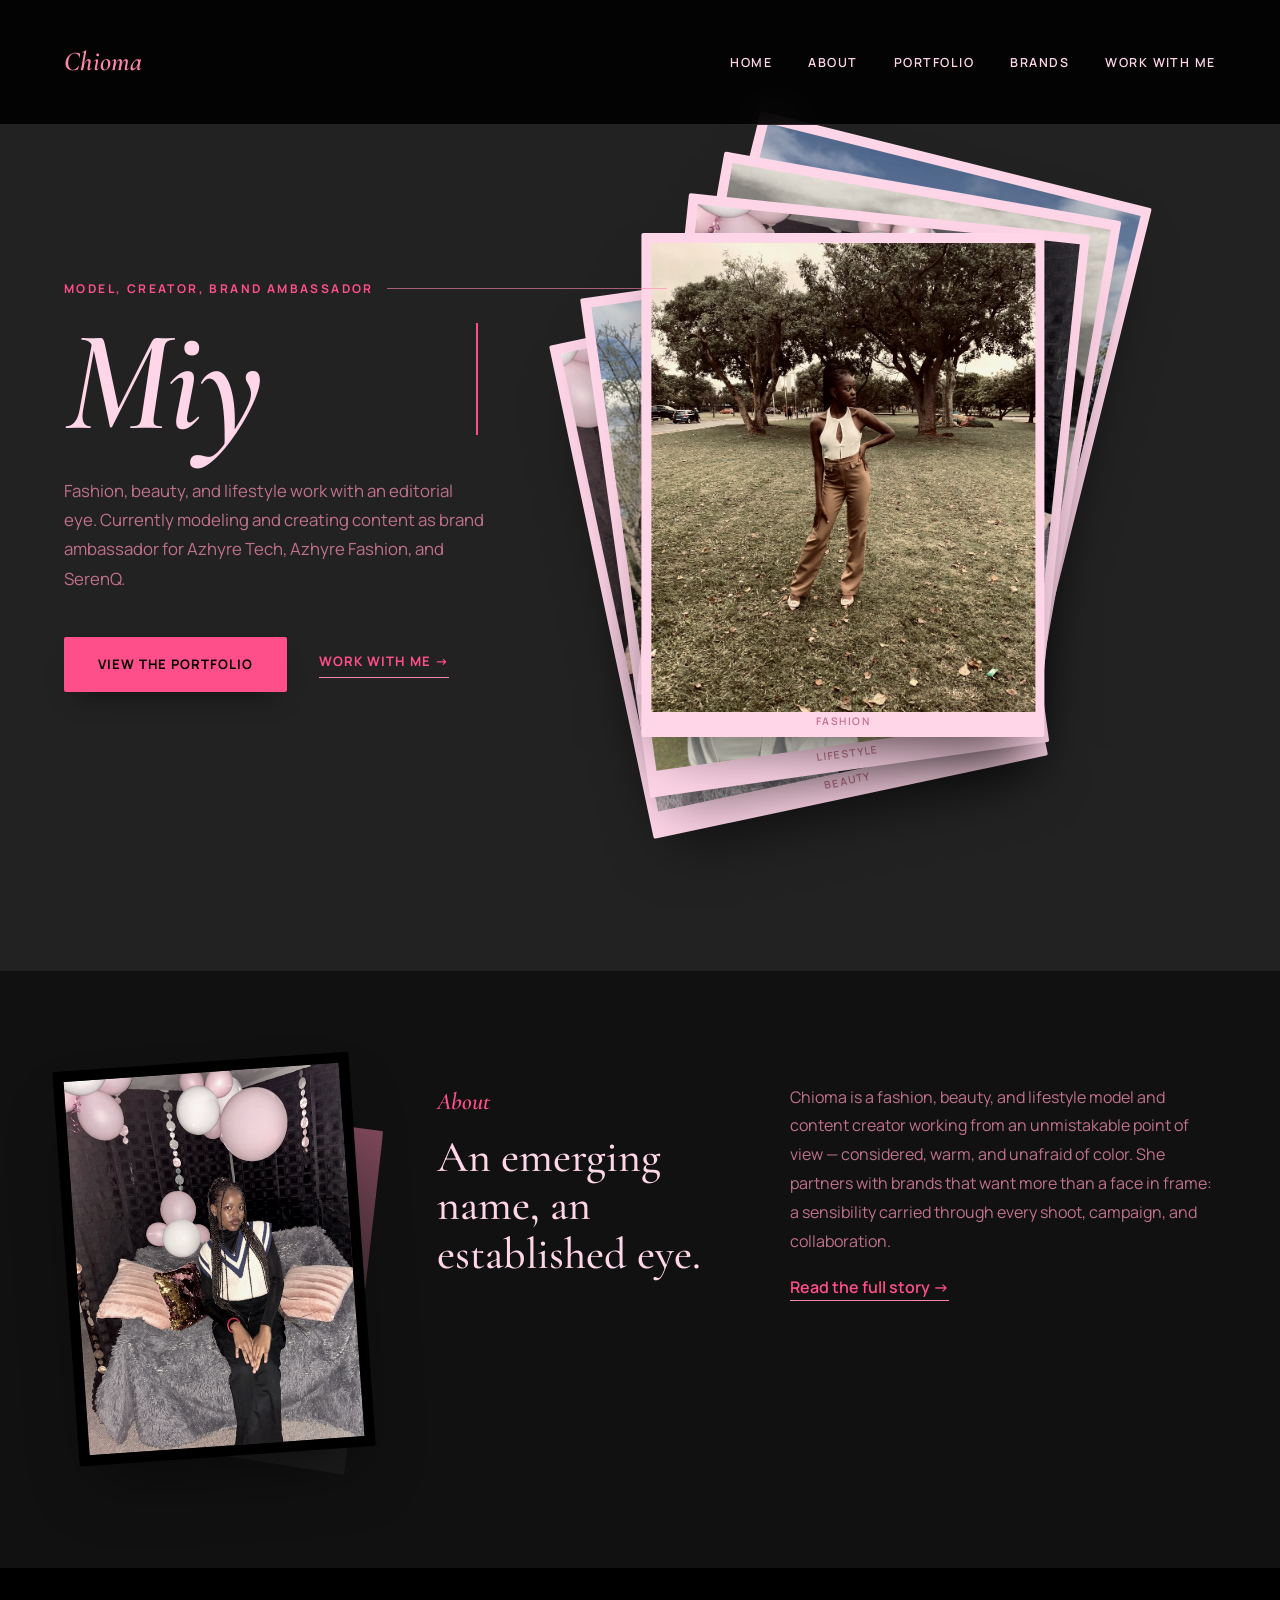
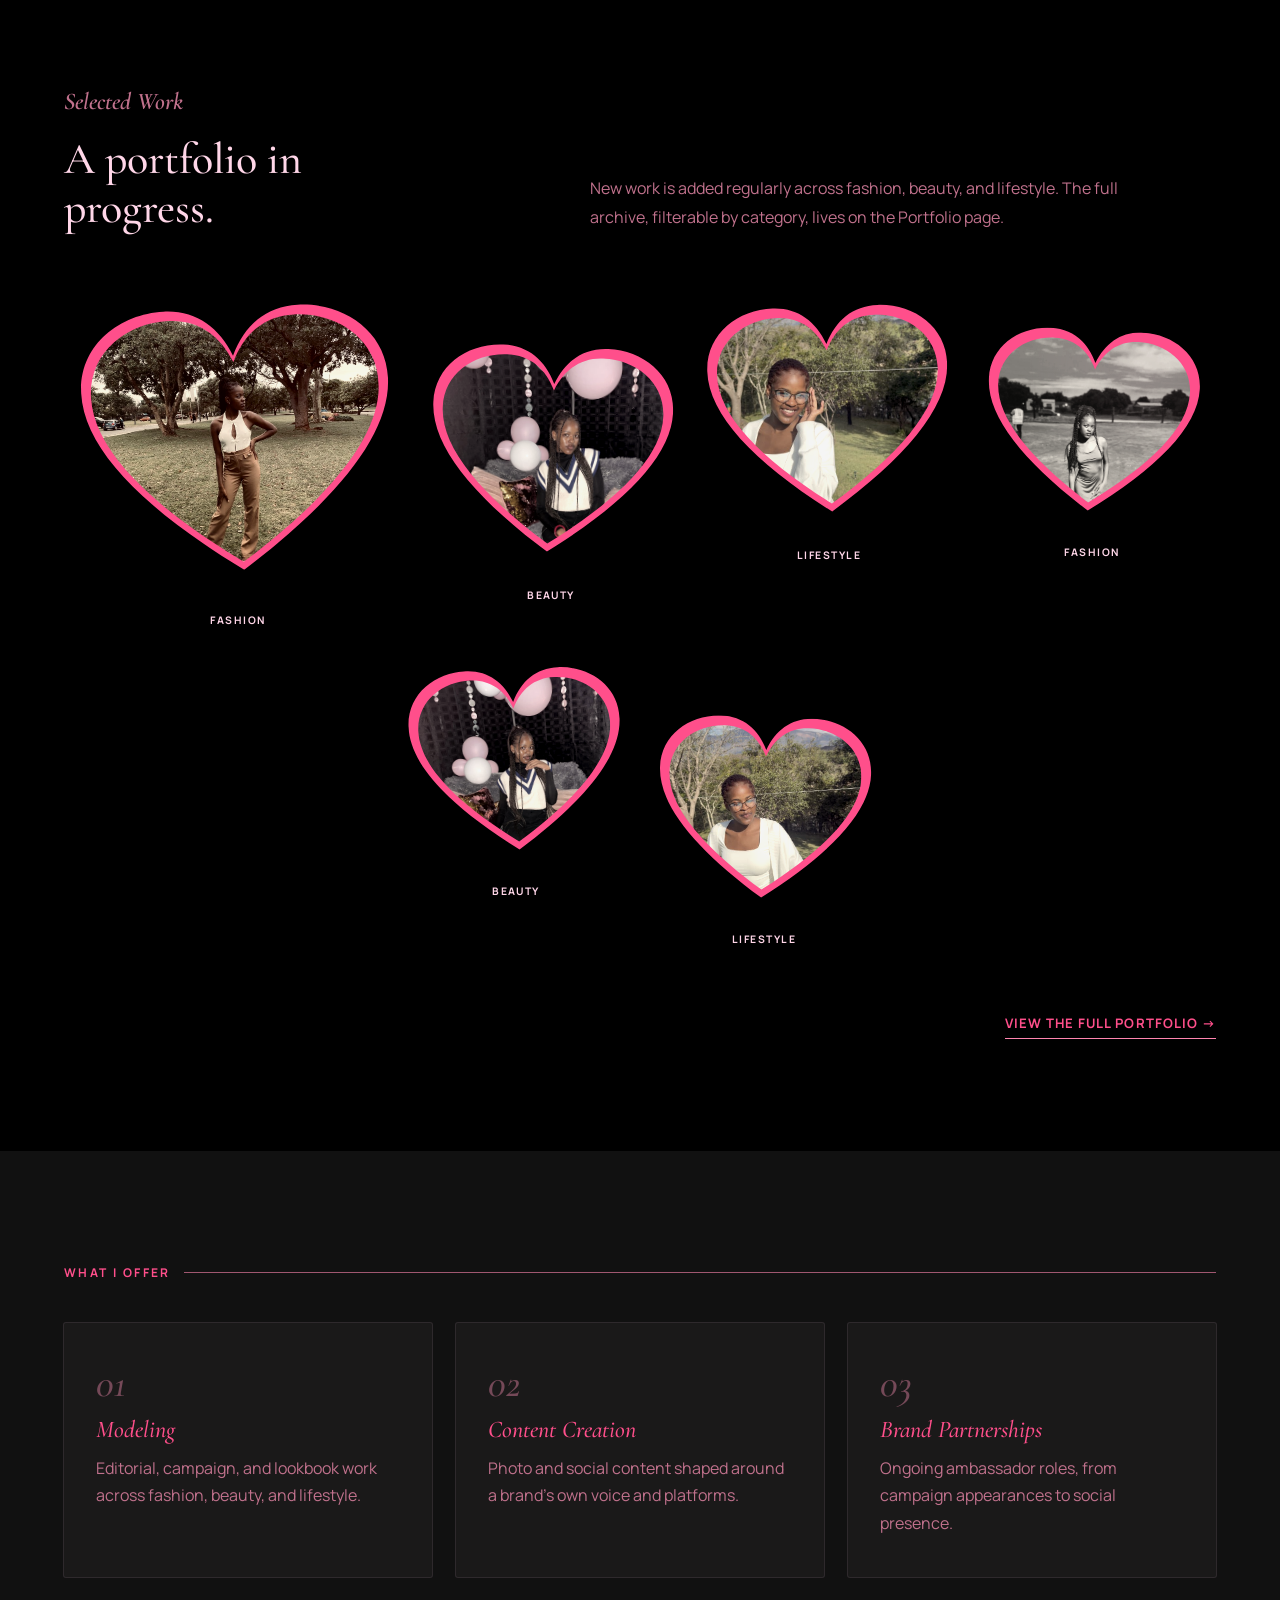
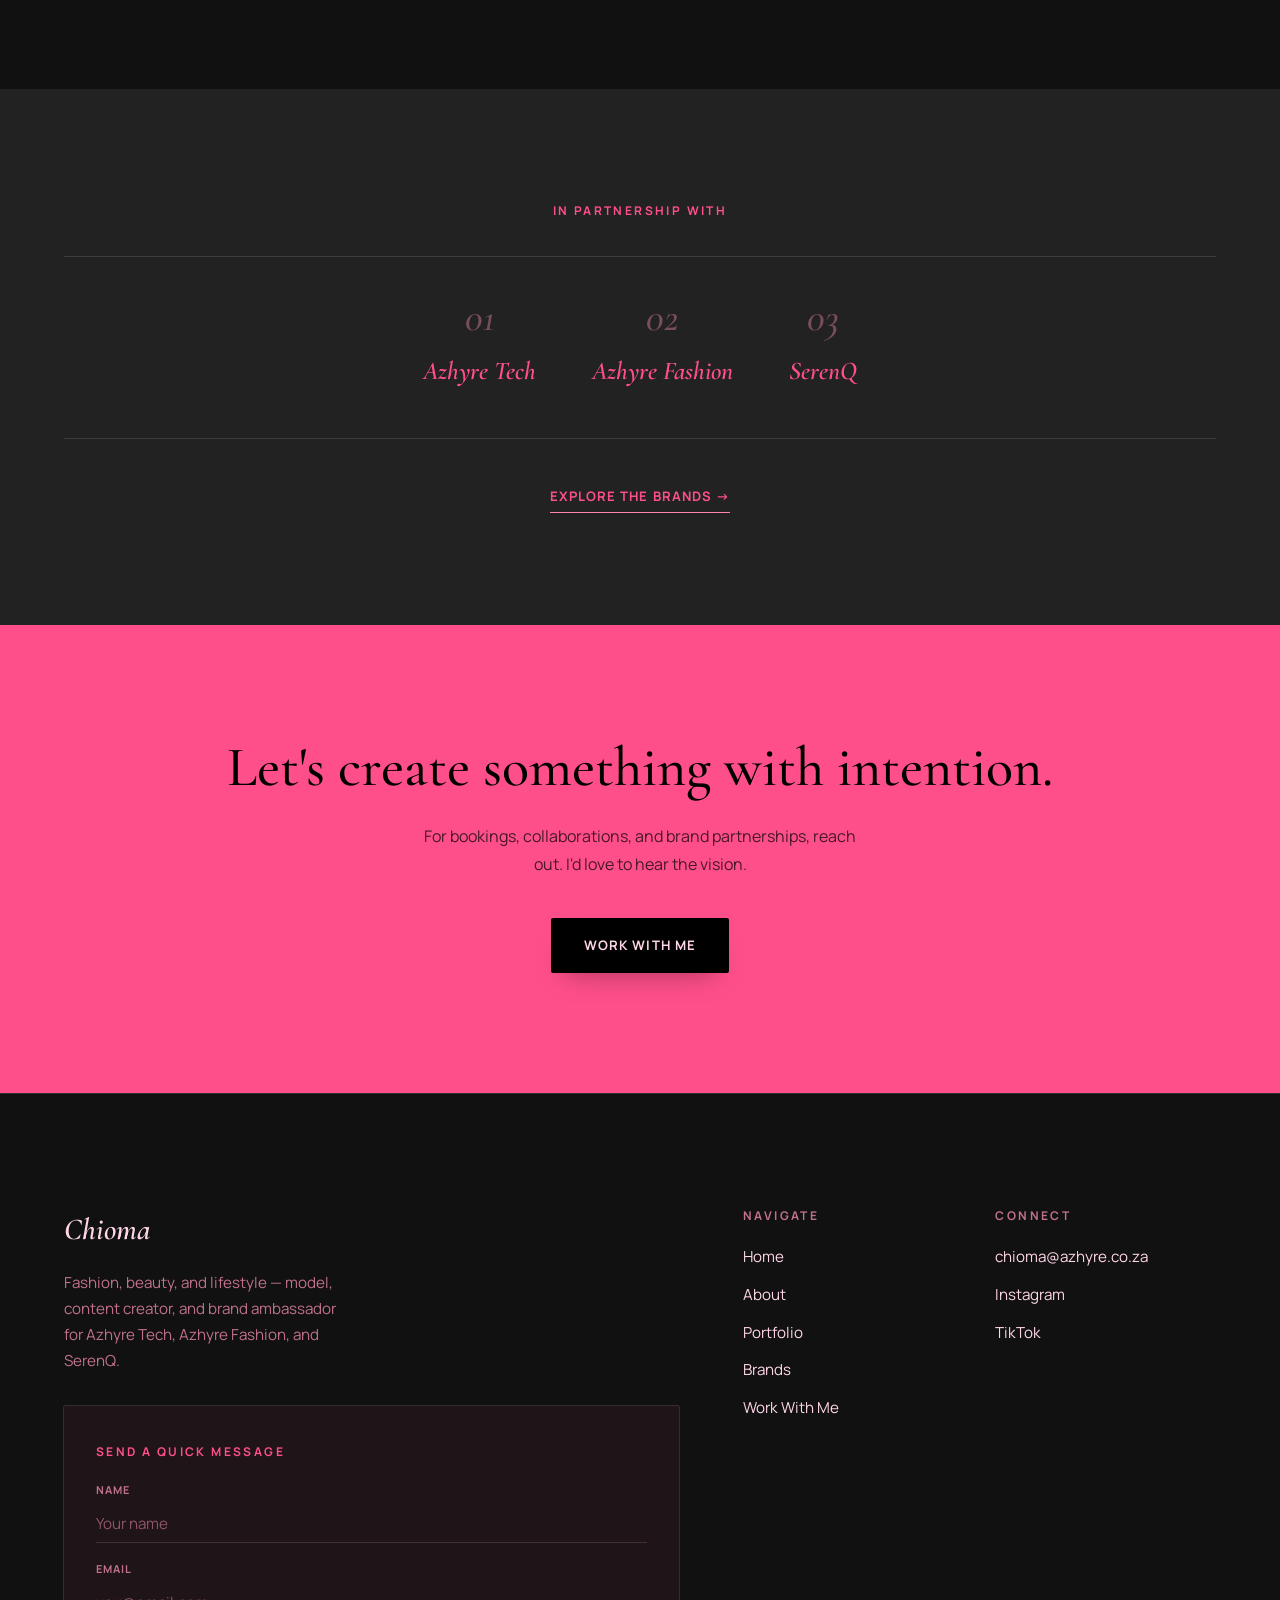
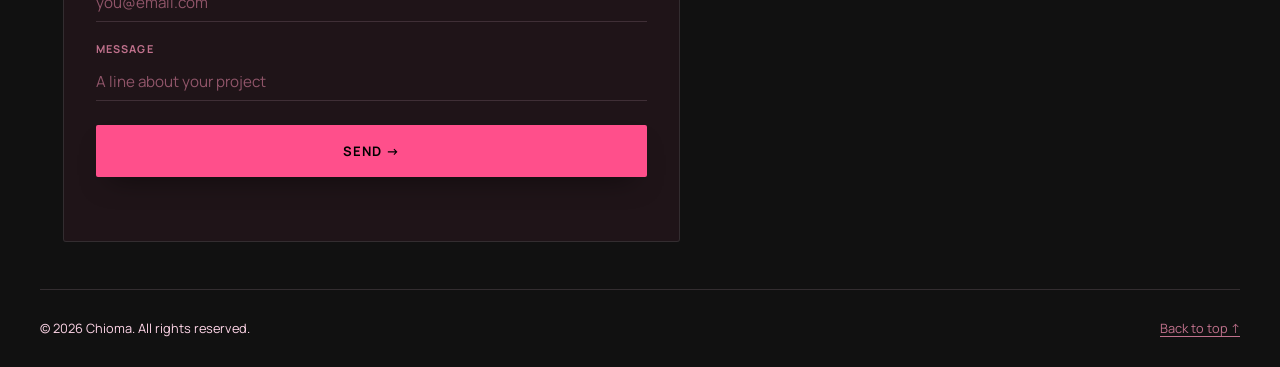
==== index.html @ f8bbfa80 "Add a second row of heart frames on desktop Per feedback: "on desktop put more heart frames with ima" ====
<!DOCTYPE html>
<html lang="en">
<head>
  <meta charset="UTF-8">
  <meta name="viewport" content="width=device-width, initial-scale=1.0">
  <title>Chioma | Home</title>
  <meta name="description" content="Chioma: fashion, beauty, and lifestyle model and content creator, brand ambassador for Azhyre Tech, Azhyre Fashion, and SerenQ.">
  <link rel="icon" href="images/icons/favicon.ico">
  <link rel="preconnect" href="https://fonts.googleapis.com">
  <link rel="preconnect" href="https://fonts.gstatic.com" crossorigin>
  <link href="https://fonts.googleapis.com/css2?family=Cormorant+Garamond:ital,wght@0,500;0,600;1,500;1,600&family=Manrope:wght@400;500;600;700&display=swap" rel="stylesheet">
  <link rel="stylesheet" href="css/style.css">
  <link rel="stylesheet" href="css/responsive.css">
</head>
<body>
  <!--
    THESIS: A portfolio reads as one continuous cinematic reel shot
    under one light, not a sequence of alternating light/dark website
    sections stitched from unrelated snapshots.
    OWN-WORLD: Persistent dark-noir ground (no white/blush breaks)
    running through every page; every real photo passes through one
    shared warm cinematic grade so mixed color/black-and-white source
    shoots read as one deliberately graded body of work; dusty rose as
    the single accent, carrying CTAs/links/active-states; featured
    photos sit in a thick dark frame, not a hairline; the closing CTA
    is the one full-bleed rose moment in an otherwise dark site.
    Cormorant Garamond display, Manrope body, carried over unchanged.
    STORY: A visitor lands inside Chioma's world immediately, scrolls
    through full-bleed photo/text passages that never jar between
    sections, and leaves with one unified impression of her work.
    FIRST VIEWPORT: The swipeable/keyboard-navigable polaroid photo
    stack (kept, not replaced, per direction confirmation) now sits on
    the dark ground instead of blush, graded like every other photo.
    FORM: Redesign fused from two real reference sites the user
    pointed at directly (an actor-portfolio and a fashion-photographer
    template) rather than a generated concept roll — see DESIGN.md's
    Palette History for the full before/after and reasoning.
  -->

  <header>
    <nav class="site-nav">
      <div class="glass-ripples" aria-hidden="true"><span></span><span></span><span></span><span></span><span></span><span></span></div>
      <div class="nav-inner container">
        <a href="index.html" class="logo">Chioma</a>
        <button class="nav-toggle" aria-label="Toggle navigation" aria-expanded="false">
          <span class="nav-toggle-bar"></span>
          <span class="nav-toggle-bar"></span>
        </button>
        <div class="nav-scrim"></div>
        <div class="nav-collapse">
          <div class="glass-ripples" aria-hidden="true"><span></span><span></span><span></span><span></span><span></span><span></span></div>
          <ul>
            <li><a href="index.html">Home</a></li>
            <li><a href="about.html">About</a></li>
            <li><a href="portfolio.html">Portfolio</a></li>
            <li><a href="brands/index.html">Brands</a></li>
            <li><a href="contact.html">Work With Me</a></li>
          </ul>
        </div>
      </div>
    </nav>
  </header>

  <main>
    <!-- Hero -->
    <section class="hero">
      <div class="container hero-grid">
        <div class="hero-copy">
          <p class="kicker">Model, Creator, Brand Ambassador</p>
          <h1 class="hero-title"><span class="typewriter">Chiom<span class="accent">a</span></span></h1>
          <p class="hero-tagline">
            Fashion, beauty, and lifestyle work with an editorial eye.
            Currently modeling and creating content as brand ambassador
            for Azhyre Tech, Azhyre Fashion, and SerenQ.
          </p>
          <div class="hero-actions">
            <a href="portfolio.html" class="btn-primary">View the Portfolio</a>
            <a href="contact.html" class="btn-secondary">Work With Me →</a>
          </div>
        </div>
        <figure class="hero-visual">
          <div class="polaroid-stack" data-polaroid-stack tabindex="0" role="group" aria-label="Photo stack — press Enter to reshuffle, or use the left and right arrow keys to browse">
            <div class="polaroid-card" data-polaroid-card>
              <img src="images/portfolio/fashion/park-halter-trousers-01.jpg" alt="Fashion look: white cutout halter top and camel trousers, shot in a city park." draggable="false">
              <span class="polaroid-caption">Fashion</span>
            </div>
            <div class="polaroid-card" data-polaroid-card>
              <img src="images/portfolio/beauty/balloon-portrait-01.jpg" alt="Beauty portrait with braided hair, seated in front of a pink and white balloon backdrop." draggable="false">
              <span class="polaroid-caption">Beauty</span>
            </div>
            <div class="polaroid-card" data-polaroid-card>
              <img src="images/portfolio/lifestyle/garden-cardigan-01.jpg" alt="Lifestyle portrait smiling in a white cardigan, garden setting with mountains behind." draggable="false">
              <span class="polaroid-caption">Lifestyle</span>
            </div>
            <div class="polaroid-card" data-polaroid-card>
              <img src="images/portfolio/fashion/tree-road-profile-bw.jpg" alt="Black and white fashion portrait in profile on a tree-lined avenue, wearing a white halter top and braids." draggable="false">
              <span class="polaroid-caption">Fashion</span>
            </div>
            <div class="polaroid-card" data-polaroid-card>
              <img src="images/portfolio/beauty/mirror-selfie-04.jpg" alt="Black and white mirror portrait in a hoodie, seated, looking directly at the camera." draggable="false">
              <span class="polaroid-caption">Beauty</span>
            </div>
            <div class="polaroid-card" data-polaroid-card>
              <img src="images/portfolio/lifestyle/garden-casual.jpg" alt="Candid lifestyle portrait laughing over the shoulder, oversized white top and jeans, garden setting." draggable="false">
              <span class="polaroid-caption">Lifestyle</span>
            </div>
          </div>
        </figure>
      </div>
    </section>

    <!-- About teaser -->
    <section class="about-teaser">
      <div class="container about-grid">
        <figure class="reveal">
          <div class="page-header-photo-frame">
            <div class="page-header-photo-back"></div>
            <div class="page-header-photo">
              <img data-header-photo src="images/portfolio/fashion/tree-road-front-bw.jpg" alt="Black and white fashion portrait facing the camera on a tree-lined avenue." loading="lazy">
            </div>
          </div>
        </figure>
        <div class="reveal">
          <p class="section-kicker">About</p>
          <h2>An emerging name, an established eye.</h2>
        </div>
        <div class="about-copy reveal">
          <!-- Placeholder bio copy, written for Chioma to edit into her own words before launch -->
          <p>
            Chioma is a fashion, beauty, and lifestyle model and content
            creator working from an unmistakable point of view — considered,
            warm, and unafraid of color. She partners with brands that want
            more than a face in frame: a sensibility carried through every
            shoot, campaign, and collaboration.
          </p>
          <a href="about.html" class="text-link">Read the full story →</a>
        </div>
      </div>
    </section>

    <!-- Portfolio teaser -->
    <section class="work-teaser">
      <div class="container">
        <div class="work-intro">
          <div class="reveal">
            <p class="section-kicker">Selected Work</p>
            <h2>A portfolio in progress.</h2>
          </div>
          <p class="reveal">
            New work is added regularly across fashion, beauty, and
            lifestyle. The full archive, filterable by category, lives
            on the Portfolio page.
          </p>
        </div>
        <!-- Shared heart clip-path for every .work-panel-accent/.work-panel-photo
             below. objectBoundingBox units so the same path scales to each
             element's own box rather than a fixed pixel size — defined once
             here since clip-path: url(#...) works by id regardless of where
             the referencing element sits in the document. -->
        <svg width="0" height="0" style="position: absolute;" aria-hidden="true">
          <defs>
            <clipPath id="heart-clip" clipPathUnits="objectBoundingBox">
              <path d="M0.5,0.9 C0.2,0.68 0.02,0.47 0.02,0.28 C0.02,0.12 0.15,0.02 0.29,0.02 C0.39,0.02 0.46,0.08 0.5,0.18 C0.54,0.08 0.61,0.02 0.71,0.02 C0.85,0.02 0.98,0.12 0.98,0.28 C0.98,0.47 0.8,0.68 0.5,0.9 Z"></path>
            </clipPath>
          </defs>
        </svg>
        <div class="work-grid reveal">
          <div class="work-panel work-panel--large">
            <div class="work-panel-frame">
              <div class="work-panel-accent"></div>
              <div class="work-panel-photo">
                <img src="images/portfolio/fashion/park-halter-trousers-01.jpg" alt="Fashion look: white cutout halter top and camel trousers, shot in a city park." style="object-position: 50% 30%;">
              </div>
            </div>
            <span class="work-tag">Fashion</span>
          </div>
          <div class="work-panel work-panel--a">
            <div class="work-panel-frame">
              <div class="work-panel-accent"></div>
              <div class="work-panel-photo">
                <img src="images/portfolio/beauty/balloon-portrait-02.jpg" alt="Beauty portrait, braided hair, balloon backdrop.">
              </div>
            </div>
            <span class="work-tag">Beauty</span>
          </div>
          <div class="work-panel work-panel--b">
            <div class="work-panel-frame">
              <div class="work-panel-accent"></div>
              <div class="work-panel-photo">
                <img src="images/portfolio/lifestyle/garden-cardigan-01.jpg" alt="Lifestyle portrait smiling in a white cardigan, garden setting with mountains behind." style="object-position: center 70%;">
              </div>
            </div>
            <span class="work-tag">Lifestyle</span>
          </div>
          <!-- Desktop-only extra hearts (see .work-panel--extra's ≤900px
               hide rule in responsive.css) — a second photo per category,
               so desktop gets a fuller floating cluster while mobile keeps
               the original 3-heart scroll length. -->
          <div class="work-panel work-panel--c work-panel--extra">
            <div class="work-panel-frame">
              <div class="work-panel-accent"></div>
              <div class="work-panel-photo">
                <img src="images/portfolio/fashion/dirt-lot-bw.jpg" alt="Black and white fashion portrait in a fitted dress, standing in an open dirt lot at dusk." style="object-position: center 40%;">
              </div>
            </div>
            <span class="work-tag">Fashion</span>
          </div>
          <div class="work-panel work-panel--d work-panel--extra">
            <div class="work-panel-frame">
              <div class="work-panel-accent"></div>
              <div class="work-panel-photo">
                <img src="images/portfolio/beauty/balloon-portrait-01.jpg" alt="Beauty portrait with braided hair, seated in front of a pink and white balloon backdrop.">
              </div>
            </div>
            <span class="work-tag">Beauty</span>
          </div>
          <div class="work-panel work-panel--e work-panel--extra">
            <div class="work-panel-frame">
              <div class="work-panel-accent"></div>
              <div class="work-panel-photo">
                <img src="images/portfolio/lifestyle/garden-cardigan-02.jpg" alt="Lifestyle portrait in a white cardigan and jeans, garden setting with mountains behind." style="object-position: center 65%;">
              </div>
            </div>
            <span class="work-tag">Lifestyle</span>
          </div>
        </div>
        <p class="work-cta reveal">
          <a href="portfolio.html" class="btn-secondary">View the full portfolio →</a>
        </p>
      </div>
    </section>

    <!-- Services -->
    <section class="focus-section">
      <div class="glass-ripples" aria-hidden="true"><span></span><span></span><span></span><span></span><span></span><span></span></div>
      <div class="container">
        <p class="kicker">What I Offer</p>
        <div class="focus-list">
          <div class="focus-item">
            <h3>Modeling</h3>
            <p>Editorial, campaign, and lookbook work across fashion, beauty, and lifestyle.</p>
          </div>
          <div class="focus-item">
            <h3>Content Creation</h3>
            <p>Photo and social content shaped around a brand's own voice and platforms.</p>
          </div>
          <div class="focus-item">
            <h3>Brand Partnerships</h3>
            <p>Ongoing ambassador roles, from campaign appearances to social presence.</p>
          </div>
        </div>
      </div>
    </section>

    <!-- Brand strip -->
    <section class="brand-strip">
      <div class="glass-ripples" aria-hidden="true"><span></span><span></span><span></span><span></span><span></span><span></span></div>
      <div class="container reveal">
        <p class="kicker">In Partnership With</p>
        <div class="brand-row">
          <a href="brands/azhyre-tech.html"><span>Azhyre Tech</span></a>
          <a href="brands/azhyre-fashion.html"><span>Azhyre Fashion</span></a>
          <a href="brands/serenq.html"><span>SerenQ</span></a>
        </div>
        <p class="work-cta">
          <a href="brands/index.html" class="btn-secondary">Explore the Brands →</a>
        </p>
      </div>
    </section>

    <!-- Closing CTA -->
    <section class="cta-close">
      <div class="container reveal">
        <h2>Let's create something with intention.</h2>
        <p>
          For bookings, collaborations, and brand partnerships, reach
          out. I'd love to hear the vision.
        </p>
        <a href="contact.html" class="btn-primary-inverse">Work With Me</a>
      </div>
    </section>
  </main>

  <footer class="site-footer">
    <div class="container footer-top">
      <div class="footer-contact">
        <div class="footer-brand">
          <a href="index.html" class="footer-wordmark">Chioma</a>
          <p>Fashion, beauty, and lifestyle — model, content creator, and brand ambassador for Azhyre Tech, Azhyre Fashion, and SerenQ.</p>
        </div>
        <div class="footer-form-card">
          <p class="footer-label">Send a Quick Message</p>
          <form class="footer-form">
            <div class="footer-form-field">
              <label for="footer-name">Name</label>
              <input type="text" id="footer-name" name="name" placeholder="Your name" required>
            </div>
            <div class="footer-form-field">
              <label for="footer-email">Email</label>
              <input type="email" id="footer-email" name="email" placeholder="you@email.com" required>
            </div>
            <div class="footer-form-field">
              <label for="footer-message">Message</label>
              <input type="text" id="footer-message" name="message" placeholder="A line about your project" required>
            </div>
            <button type="submit" class="btn-primary">Send →</button>
          </form>
          <p class="footer-form-note" aria-live="polite"></p>
        </div>
      </div>
      <div class="footer-link-columns">
        <div>
          <p class="footer-label">Navigate</p>
          <div class="footer-links">
            <a href="index.html">Home</a>
            <a href="about.html">About</a>
            <a href="portfolio.html">Portfolio</a>
            <a href="brands/index.html">Brands</a>
            <a href="contact.html">Work With Me</a>
          </div>
        </div>
        <div>
          <p class="footer-label">Connect</p>
          <div class="footer-links">
            <a href="mailto:chioma@azhyre.co.za">chioma@azhyre.co.za</a>
            <a href="https://www.instagram.com/itsschibaby">Instagram</a>
            <a href="https://www.tiktok.com/@itssoma75">TikTok</a>
          </div>
        </div>
      </div>
    </div>
    <div class="container footer-bottom">
      <p>&copy; 2026 Chioma. All rights reserved.</p>
      <a href="#">Back to top ↑</a>
    </div>
  </footer>

  <script src="js/main.js"></script>
</body>
</html>
---- css/style.css ----
/* ==========================================================================
   Chioma — Main Stylesheet
   Palette: persistent true-black grounds (no white/light sections),
   hot pink as the one accent ("Editorial Spotlight Pink"), warm
   cinematic photo grade applied site-wide. Cormorant Garamond for
   display, Manrope for body/UI.
   ========================================================================== */

/* Cross-document continuity: page navigations cross-fade instead of
   hard-cutting, so moving through the site feels like turning pages in
   one magazine. No-ops silently in browsers without support. */
@view-transition {
  navigation: auto;
}

::view-transition-old(root),
::view-transition-new(root) {
  animation-duration: 0.4s;
  animation-timing-function: cubic-bezier(0.16, 1, 0.3, 1);
}

/* Oct 2026 redesign — persistent dark world (was white/blush, dark
   accents only). See DESIGN.md's Colors section and Palette History
   for the full rationale. Token NAMES and ROLES are unchanged (bg =
   page ground, ink = primary text, accent = primary interactive
   color, on-accent = text atop a solid accent fill) — only the VALUES
   flipped, which is why most component CSS below needed zero edits.
   The two things that DON'T follow that flip automatically:
   (1) anywhere that explicitly borrowed the old light `--color-bg-
   pearl` for "light text on a dark surface" (the nav links, tag
   badges on photos, the lightbox) now uses `--color-ink` directly,
   since ink itself is the light tone now; (2) a few places that need
   to stay a deliberately BRIGHT surface regardless of the dark page
   (the polaroid card's paper mat, the inverse button) use the new
   `--color-ivory-surface` token instead of bg-pearl, since bg-pearl's
   role is now "secondary dark surface," not "bright surface." */
/* Oct 2026 "Editorial Spotlight Pink" repaint — see DESIGN.md's Palette
   History for the full before/after. Sourced from a black/pink palette
   reference (Filmora's black-pink palette guide), not generated: the
   four anchor hexes are #000000, #222222, #FF4F8B, #FFD6E8. This
   palette gives only two distinct near-black tones (vs. the prior
   system's five warm-noir tiers), so --color-bg/--color-accent-deep/
   --color-on-accent intentionally collapse to the same literal
   #000000 — a starker, more graphic "poster black" read than the
   previous warm-noir system had, not an oversight. --color-bg-pearl
   is the one interpolated (not sourced) value, a midpoint needed to
   keep a 3-tier dark-surface system with only 2 given blacks. */
:root {
  --color-bg: #000000;           /* primary dark ground */
  --color-bg-pearl: #111111;     /* secondary dark surface — about-teaser, focus-section, brand-gallery, footer; interpolated midpoint, not a sourced palette value */
  --color-bg-blush: #222222;     /* lightest dark tier — hero, page-header, brand-strip */

  --color-accent: #FF4F8B;       /* hot pink — primary interactive/CTA/link color, sourced directly from the palette */
  --color-accent-soft: #FF85B0;  /* paler rose — decorative/structural only (gradients, hairline tints); derived midpoint between --color-accent and --color-ink */
  --color-accent-deep: #000000;  /* truest black — deepest shadow/gradient stop; same literal value as --color-bg in this palette (see note above) */

  --color-ink: #FFD6E8;          /* primary text — pale pink, sourced directly from the palette */
  --color-ink-soft: #C0718C;     /* secondary/muted text — desaturated rose-mauve, blended from the accent hue toward neutral gray */
  --color-on-accent: #000000;    /* dark text atop solid accent surfaces (buttons) — true black for maximum contrast against the hot-pink fill */

  --color-ivory-surface: #FFD6E8; /* the one deliberately BRIGHT surface in an otherwise all-dark system — polaroid card mat, inverse button fill; same value as --color-ink, named separately because the role (a bright card-like object) differs from "text color" */

  --font-heading: 'Cormorant Garamond', Georgia, 'Times New Roman', serif;
  --font-body: 'Manrope', -apple-system, BlinkMacSystemFont, 'Segoe UI', Arial, sans-serif;

  --rule-soft: 1px solid rgba(255, 214, 232, 0.14);  /* light hairline, was dark-on-light */
  --ease-out-expo: cubic-bezier(0.16, 1, 0.3, 1);

  --section-pad: 7rem;
}

* {
  box-sizing: border-box;
  margin: 0;
  padding: 0;
}

/* `overflow-x: hidden` on both html and body: the closed mobile
   `.nav-collapse` drawer sits just off-screen via `transform:
   translateX(...)`, not `display: none`, so without this a visitor
   could scroll the page horizontally and see the drawer bleed into
   view even without opening it (305px of overflow, confirmed via
   `document.documentElement.scrollWidth` vs `clientWidth` at mobile
   widths). Safe with the full-bleed `position: fixed` header — fixed
   elements size against the viewport regardless of this. */
html {
  overflow-x: hidden;
}

body {
  font-family: var(--font-body);
  color: var(--color-ink);
  background-color: var(--color-bg);
  line-height: 1.6;
  overflow-x: hidden;
}

h1, h2, h3, h4 {
  font-family: var(--font-heading);
  line-height: 1.1;
  font-weight: 500;
}

p { color: var(--color-ink); }

a {
  color: inherit;
  text-decoration: none;
}

/* Unified warm cinematic grade — Oct 2026 redesign. Every real photo
   on the site now (favicon/icons are the only non-photo-tag graphics,
   so this is safe as a blanket rule) passes through the same filter
   chain, so a mix of full-color phone shots and pre-existing
   black-and-white shots reads as one deliberately graded body of work
   instead of an assortment of snapshots. saturate() pulls color shots
   toward the same muted family without flattening them to grayscale;
   sepia() nudges everything warm, toward the accent's pink/rose hue
   family; contrast()/brightness() give it a touch more "film," less
   "camera roll." Applied once here rather than per-component so a
   newly added photo anywhere inherits it automatically. */
img {
  max-width: 100%;
  display: block;
  filter: saturate(0.78) sepia(0.16) contrast(1.08) brightness(0.96);
}

.container {
  width: 100%;
  max-width: 1200px;
  margin: 0 auto;
  padding-left: 1.5rem;
  padding-right: 1.5rem;
}

/* ==========================================================================
   Navigation
   ========================================================================== */

/* Fixed (desktop) so the header floats over the hero/page-header instead
   of pushing it down — hero content starts at the true top of the
   viewport, with the glass bar overlaid on top of it. Translucent so the
   backdrop-filter blur actually has that content passing underneath it
   to blur — a glass surface over a static background would just look
   tinted, not glassy. Reverted to the original in-flow `sticky` at
   ≤900px (see responsive.css) — the overlay-hero treatment is a desktop
   thing; tablet/mobile keep the header pushing content down normally. */
header {
  position: fixed;
  top: 0;
  left: 0;
  width: 100%;
  z-index: 500;
}

/* Base = fully-grown, resting state (top of page, or scroll position 0).
   initStickyNav() in main.js adds/removes .is-compact / .is-shadow /
   .is-hidden as the page scrolls: .is-compact (shrunk) any time
   scrollY > 0, whether scrolling up or down — so the header stays
   shrunk-but-visible on the way back up rather than growing back first —
   and neither (fully grown again) once scrollY returns to 0. .is-shadow
   lifts it off the page ("hovering" rather than flush/flat) any time
   it's not at that resting top position. .is-hidden (desktop only —
   neutralized at ≤900px in responsive.css) slides the header off-screen
   while actively scrolling down, and is removed the instant the user
   scrolls up, so it doesn't permanently occupy space over page content
   but is always one upward scroll away.

   Deliberate exception to the site's "animate transform/opacity, not
   layout properties" rule (see DESIGN.md Don'ts): this transitions
   `padding`, a genuine layout property, in addition to `transform`
   (used for the hide/show slide, per the rule). A transform: scale()
   can't substitute for the padding change — the requested effect is the
   header's real box height changing (so it actually grows/shrinks)
   while the logo/link text stays crisp at native size, not a
   visually-scaled illusion. Scoped to one small, cheap element (a
   single flex row, not a page-wide grid) transitioning at most once per
   scroll-direction change, not a continuous per-frame animation — the
   layout-thrash risk this rule guards against doesn't really apply at
   this scale. Confirmed smooth in-browser. */
.site-nav {
  position: relative;
  padding: 2.5rem 0;
  /* saturate(160%) + 0.78 alpha were tuned for the old lavender-tinted
     background: boosting saturation of a faint lavender bleed-through
     read as rich glass. Against the new blush-pink background it instead
     boosted the pink into a muddy brown/taupe cast (confirmed live,
     Oct 2026 critique) — not a hex-value problem, a blend problem.
     Higher opacity + no saturation boost reads as genuine soft black. */
  background: rgba(0, 0, 0, 0.9);
  backdrop-filter: blur(18px) saturate(100%);
  -webkit-backdrop-filter: blur(18px) saturate(100%);
  border-bottom: 1px solid rgba(255, 214, 232, 0.14);
  transition: padding 0.45s var(--ease-out-expo), box-shadow 0.45s var(--ease-out-expo), transform 0.45s var(--ease-out-expo);
}

.site-nav.is-shadow {
  box-shadow: 0 20px 40px -18px rgba(0, 0, 0, 0.45);
}

.site-nav.is-hidden {
  transform: translateY(-100%);
}

.site-nav.is-compact {
  padding: 1.75rem 0;
}

/* Content row, capped to the same 1200px column as the rest of the page
   (via the shared .container class) — kept separate from .site-nav so
   the glass background/blur/scroll-shrink padding above can span the
   full viewport width edge-to-edge instead of being capped with it. */
.nav-inner {
  display: flex;
  align-items: center;
  justify-content: space-between;
}

/* Ambient "water droplet" rings — decorative only (aria-hidden),
   painted first so the logo/links/toggle (normal DOM flow, no z-index
   needed) stack above them automatically. Kept to faint pearl-tinted
   rings, never blue, per the Soft-Noir palette rule (see DESIGN.md). */
.glass-ripples {
  position: absolute;
  inset: 0;
  overflow: hidden;
  pointer-events: none;
}

.glass-ripples span {
  position: absolute;
  width: 14px;
  height: 14px;
  border-radius: 50%;
  border: 1px solid rgba(255, 214, 232, 0.35);
  opacity: 0;
  animation: ripple-pulse 4s ease-out infinite;
}

/* top values hug the bar's top/bottom edges (~15%/85%) rather than its
   vertical center, where nav link text sits — at the old ~25-70% band,
   a ring's horizontal position collided with different link labels at
   different viewport widths (confirmed: one ring sat on "BRANDS" at a
   wide viewport, another on "ABOUT" at a narrower one). Edge-hugging
   avoids the text band entirely regardless of viewport or which links
   happen to fall under which ring. */
.glass-ripples span:nth-child(1) { left: 8%;  top: 15%; animation-delay: 0s;    width: 12px; height: 12px; }
.glass-ripples span:nth-child(2) { left: 26%; top: 85%; animation-delay: 1.1s;  width: 18px; height: 18px; }
.glass-ripples span:nth-child(3) { left: 42%; top: 15%; animation-delay: 2.2s;  width: 10px; height: 10px; }
.glass-ripples span:nth-child(4) { left: 58%; top: 85%; animation-delay: 0.6s;  width: 16px; height: 16px; }
.glass-ripples span:nth-child(5) { left: 80%; top: 15%; animation-delay: 1.8s;  width: 13px; height: 13px; }
.glass-ripples span:nth-child(6) { left: 92%; top: 85%; animation-delay: 2.9s;  width: 15px; height: 15px; }

@keyframes ripple-pulse {
  0% { transform: scale(0.3); opacity: 0; }
  12% { opacity: 0.55; }
  100% { transform: scale(7); opacity: 0; }
}

.site-nav .logo {
  font-family: var(--font-heading);
  font-style: italic;
  font-weight: 600;
  font-size: 1.7rem;
  color: var(--color-accent-soft);
  letter-spacing: 0.01em;
}

.site-nav ul {
  display: flex;
  gap: 2.25rem;
  list-style: none;
}

/* Light text — the header glass is now the same dark noir as the mobile
   drawer (rgba(0, 0, 0,X)), nearly identical to --color-ink, which
   would be invisible-on-invisible if links kept their original ink
   color from the site's light-background default. */
.site-nav ul li a {
  position: relative;
  font-family: var(--font-body);
  font-size: 0.78rem;
  font-weight: 600;
  letter-spacing: 0.12em;
  text-transform: uppercase;
  color: var(--color-ink);
  padding-bottom: 0.35rem;
}

.site-nav ul li a::after {
  content: '';
  position: absolute;
  left: 0;
  bottom: 0;
  width: 100%;
  height: 1px;
  background: var(--color-accent-soft);
  transform: scaleX(0);
  transform-origin: left;
  transition: transform 0.4s var(--ease-out-expo);
}

.site-nav ul li a:hover::after,
.site-nav ul li a:focus-visible::after {
  transform: scaleX(1);
}

.nav-collapse {
  display: contents;
}

/* Backdrop scrim behind the mobile off-canvas drawer (see .nav-collapse's
   ≤600px override below). Hidden/inert on desktop, where .nav-collapse
   is just `display: contents` and never opens. */
.nav-scrim {
  /* top/left + vw/vh (not `inset: 0`) deliberately — .nav-scrim's
     ancestor .site-nav has `backdrop-filter`, which makes .site-nav
     the containing block for fixed descendants' *percentage* offsets
     (top/right/bottom/left as %, which `inset: 0` shorthand computes
     as). That collapsed this scrim to .site-nav's own ~44px header-bar
     height instead of the full page, since `bottom: 0` resolved against
     .site-nav's bottom edge, not the viewport's. vw/vh units sidestep
     this entirely — they're always viewport-relative regardless of
     containing block, which is also why .nav-collapse's `height: 100vh`
     (below) was unaffected by the same trap. */
  position: fixed;
  top: 0;
  left: 0;
  width: 100vw;
  height: 100vh;
  background: rgba(0, 0, 0, 0.35);
  opacity: 0;
  visibility: hidden;
  transition: opacity 0.35s var(--ease-out-expo);
  z-index: 55;
}

.nav-scrim.open {
  opacity: 1;
  visibility: visible;
}

.nav-toggle {
  position: relative;
  display: none;
  flex-direction: column;
  justify-content: center;
  gap: 5px;
  width: 24px;
  padding: 4px;
  background: none;
  border: none;
  cursor: pointer;
}

.nav-toggle-bar {
  display: block;
  width: 100%;
  height: 2px;
  background: var(--color-accent-soft);
  transition: transform 0.35s var(--ease-out-expo), opacity 0.35s var(--ease-out-expo);
}

.nav-toggle[aria-expanded="true"] .nav-toggle-bar:first-child {
  transform: translateY(3.5px) rotate(45deg);
}

.nav-toggle[aria-expanded="true"] .nav-toggle-bar:last-child {
  transform: translateY(-3.5px) rotate(-45deg);
}

.nav-toggle:focus-visible,
a:focus-visible,
button:focus-visible {
  outline: 2px solid var(--color-accent);
  outline-offset: 3px;
}

/* ==========================================================================
   Buttons / links
   ========================================================================== */

.btn-primary {
  position: relative;
  display: inline-block;
  font-family: var(--font-body);
  font-weight: 700;
  font-size: 0.82rem;
  letter-spacing: 0.08em;
  text-transform: uppercase;
  color: var(--color-on-accent);
  background: var(--color-accent);
  padding: 1.05rem 2.1rem;
  border-radius: 2px;
  box-shadow: 0 14px 28px -14px rgba(0, 0, 0, 0.55);
  transition: transform 0.4s var(--ease-out-expo), box-shadow 0.4s var(--ease-out-expo);
}

.btn-primary:hover {
  transform: translateY(-3px);
  box-shadow: 0 20px 34px -12px rgba(0, 0, 0, 0.6);
}

/* Dark fill + ivory text, not the old light-fill version — this
   button only ever appears inside .cta-close (confirmed: no other
   usage site-wide), and .cta-close's own background is now the full
   rose accent-bleed instead of dark noir. An ivory-on-rose button
   there reads as barely-there (both light-ish tones); a dark button
   is the one thing that actually contrasts against a rose section. */
.btn-primary-inverse {
  position: relative;
  display: inline-block;
  font-family: var(--font-body);
  font-weight: 700;
  font-size: 0.82rem;
  letter-spacing: 0.08em;
  text-transform: uppercase;
  color: var(--color-ivory-surface);
  background: var(--color-on-accent);
  padding: 1.05rem 2.1rem;
  border-radius: 2px;
  box-shadow: 0 14px 28px -14px rgba(0, 0, 0, 0.35);
  transition: transform 0.4s var(--ease-out-expo), box-shadow 0.4s var(--ease-out-expo);
}

.btn-primary-inverse:hover {
  transform: translateY(-3px);
  background: var(--color-accent-deep);
}

.btn-secondary {
  position: relative;
  display: inline-block;
  font-family: var(--font-body);
  font-weight: 700;
  font-size: 0.82rem;
  letter-spacing: 0.08em;
  text-transform: uppercase;
  color: var(--color-accent);
  padding-bottom: 0.35rem;
  transition: color 0.3s var(--ease-out-expo);
}

.btn-secondary::after {
  content: '';
  position: absolute;
  left: 0;
  bottom: 0;
  width: 100%;
  height: 1px;
  background: var(--color-accent-soft);
  transition: background 0.3s var(--ease-out-expo);
}

.btn-secondary:hover {
  color: var(--color-ink);
}

.btn-secondary:hover::after {
  background: var(--color-accent);
}

.text-link {
  color: var(--color-accent);
  font-weight: 600;
  border-bottom: 1px solid var(--color-accent-soft);
  padding-bottom: 2px;
  transition: border-color 0.3s var(--ease-out-expo), color 0.3s var(--ease-out-expo);
}

.text-link:hover {
  color: var(--color-ink);
  border-color: var(--color-accent);
}

/* ==========================================================================
   Section labels
   ========================================================================== */

.kicker {
  display: flex;
  align-items: center;
  gap: 0.85rem;
  font-family: var(--font-body);
  font-size: 0.75rem;
  font-weight: 700;
  letter-spacing: 0.2em;
  text-transform: uppercase;
  color: var(--color-accent);
  margin-bottom: 1.25rem;
}

.kicker::after {
  content: '';
  flex: 1;
  height: 1px;
  background: var(--color-accent-soft);
  opacity: 0.6;
}

.section-kicker {
  font-family: var(--font-heading);
  font-style: italic;
  font-weight: 600;
  font-size: 1.5rem;
  color: var(--color-accent);
  margin-bottom: 0.75rem;
}

/* ==========================================================================
   Hero
   ========================================================================== */

.hero {
  background: var(--color-bg-blush);
  padding: var(--section-pad) 0;
  overflow: hidden;
}

.hero-grid {
  display: grid;
  grid-template-columns: 1.15fr 1fr;
  gap: 1.5rem;
  align-items: center;
}

.hero-copy {
  position: relative;
  z-index: 2;
}

.hero-title {
  /* Oversized past the usual 6rem display cap on purpose: the brief's own
     cover-line-bleeding-behind-the-panel concept only reads at masthead
     scale, so the type has to reach toward the visual to sell it. */
  font-family: var(--font-heading);
  font-style: italic;
  font-weight: 600;
  font-size: clamp(4.5rem, 13vw, 9rem);
  line-height: 0.9;
  letter-spacing: -0.02em;
  color: var(--color-ink);
  position: relative;
  z-index: 2;
}

.hero-title .accent {
  color: var(--color-accent);
}

.hero-tagline {
  font-family: var(--font-body);
  font-size: 1.05rem;
  line-height: 1.75;
  color: var(--color-ink-soft);
  max-width: 42ch;
  margin-top: 1.75rem;
}

.hero-actions {
  display: flex;
  align-items: center;
  gap: 2rem;
  flex-wrap: wrap;
  margin-top: 2.75rem;
}

.hero-visual {
  position: relative;
  z-index: 1;
  /* max-width caps the polaroid stack's rendered size — without it, the
     stack's `aspect-ratio: 3/4` was deriving its height purely from the
     grid column's full bled width (~845px at common desktop widths),
     making it ~1126px tall against .hero-copy's ~413px. .hero-grid's
     `align-items: center` then split that ~713px gap into huge empty
     space above AND below the text block (confirmed via
     getBoundingClientRect during the Oct 2026 critique). Capping the
     width the stack is allowed to bleed to keeps the signature
     oversized-photo-bleeding-past-the-column effect while bringing the
     two columns' heights close enough that `align-items: center`
     actually reads as centered, not lopsided. */
  max-width: 560px;
  margin-left: -8rem;
  margin-right: calc(-1 * max(0px, (100vw - 1200px) / 2 + 1.5rem));
}

/* ==========================================================================
   Polaroid stack (hero — real photos, replaces the placeholder silhouette
   in the same slot/aspect-ratio/entrance animation)
   ========================================================================== */

/* Same footprint as the old .silhouette-frame so the hero layout doesn't
   shift: js/main.js's initPolaroidStack() drives the scatter/cycle/reshuffle
   via the --tx/--ty/--rot/--drag custom properties below. Fallback (no JS)
   is the fixed nth-child fan so the hero never shows a dead stack of
   identical, unrotated photos. */
.polaroid-stack {
  position: relative;
  aspect-ratio: 3 / 4;
  touch-action: pan-y;
}

.polaroid-stack:focus-visible {
  outline: 2px solid var(--color-accent);
  outline-offset: 6px;
}

.polaroid-card {
  position: absolute;
  top: 50%;
  left: 50%;
  width: 72%;
  aspect-ratio: 4 / 5;
  background: var(--color-ivory-surface);
  padding: 0.6rem 0.6rem 1.6rem;
  border-radius: 2px;
  box-shadow: 0 32px 60px -22px rgba(0, 0, 0, 0.5);
  cursor: grab;
  user-select: none;
  transform: translate(-50%, -50%) translate(var(--tx, 0%), var(--ty, 0%)) translate(var(--drag, 0px), 0) rotate(var(--rot, 0deg));
  transition: transform 0.6s var(--ease-out-expo), opacity 0.5s var(--ease-out-expo);
}

.polaroid-card:active {
  cursor: grabbing;
}

.polaroid-card img {
  display: block;
  width: 100%;
  height: 100%;
  object-fit: cover;
  /* Biased toward the top third rather than dead-center: these are
     portrait phone photos with the face/subject in the upper portion
     and plainer clothing/background below, and a center crop on a
     back-stack card (which only reveals a thin sliver past the
     scatter offset) could land squarely on a dark, featureless area —
     confirmed on mirror-selfie-04.jpg, whose default-centered crop
     landed on near-black jeans and read as a broken/empty card (Oct
     2026 critique). Check each new polaroid photo against this
     default before assuming it crops well; override per-image via an
     inline style if it doesn't, same pattern as the portfolio grid's
     "Per-image crop overrides" in PROJECT_NOTES.md. */
  object-position: 50% 22%;
}

.polaroid-caption {
  position: absolute;
  left: 0.6rem;
  right: 0.6rem;
  bottom: 0.5rem;
  font-family: var(--font-body);
  font-size: 0.65rem;
  font-weight: 600;
  letter-spacing: 0.14em;
  text-transform: uppercase;
  color: var(--color-ink-soft);
  text-align: center;
}

/* No-JS / pre-JS fallback fan — fixed, not random, so the layout is stable
   before initPolaroidStack() applies its own scatter values. */
.polaroid-card:nth-child(1) { --rot: -6deg; --tx: -6%;  --ty: 2%;  z-index: 6; }
.polaroid-card:nth-child(2) { --rot: 4deg;  --tx: 6%;   --ty: -4%; z-index: 5; }
.polaroid-card:nth-child(3) { --rot: -4deg; --tx: -3%;  --ty: 6%;  z-index: 4; }
.polaroid-card:nth-child(4) { --rot: 7deg;  --tx: 5%;   --ty: 5%;  z-index: 3; }
.polaroid-card:nth-child(5) { --rot: -8deg; --tx: -5%;  --ty: -5%; z-index: 2; }
.polaroid-card:nth-child(6) { --rot: 9deg;  --tx: 3%;   --ty: -7%; z-index: 1; }

/* ==========================================================================
   Page header (About / Portfolio / Brands / Contact masthead-lite)
   ========================================================================== */

.page-header {
  background: var(--color-bg-blush);
  padding: calc(var(--section-pad) * 0.85) 0 var(--section-pad);
}

.page-header-grid {
  display: grid;
  grid-template-columns: 1.2fr 0.8fr;
  gap: 3rem;
  align-items: center;
}

.page-header .kicker {
  animation: fade-up 0.6s var(--ease-out-expo) both;
}

.page-header h1 {
  font-style: italic;
  font-size: clamp(2.75rem, 6vw, 4.5rem);
  margin: 0.5rem 0 1.25rem;
  color: var(--color-ink);
  animation: ink-reveal 0.8s var(--ease-out-expo) both 0.2s;
}

.page-header-intro {
  font-size: 1.05rem;
  line-height: 1.75;
  color: var(--color-ink-soft);
  max-width: 52ch;
  animation: fade-up 0.7s var(--ease-out-expo) both 0.4s;
}

.page-header-visual {
  animation: fade-up 0.8s var(--ease-out-expo) both 0.3s;
}

/* Real photo used in every non-hero page-header (About/Portfolio/Brands/
   Contact) — replaces what used to be a smaller .silhouette-frame
   panel. js/main.js's initHeaderPhoto() randomly picks one of a fixed set
   of photos into the .page-header-photo img on each load (fresh pairing
   per visit, not a fixed per-page assignment). Two-layer composition
   echoes the hero's silhouette-back/front bleed: a hot-pink clipped shape
   peeks out from behind a slightly rotated, larger-than-the-box photo
   card, rather than a flat single rectangle. Neither layer clips to the
   .page-header-photo-frame box (no overflow: hidden there) so the back
   shape's offset is actually visible, same as the hero's silhouette-frame
   never clipping its own children. */
.page-header-photo-frame {
  position: relative;
  aspect-ratio: 3 / 4;
}

.page-header-photo-back {
  position: absolute;
  inset: 0;
  border-radius: 2px;
  background: linear-gradient(155deg, var(--color-accent-soft) 0%, var(--color-bg-blush) 85%);
  clip-path: polygon(20% 0%, 100% 8%, 86% 100%, 2% 90%);
  opacity: 0.7;
  transform: translate(6%, 5%);
}

.page-header-photo {
  position: absolute;
  inset: 0;
  border-radius: 2px;
  overflow: hidden;
  /* Thick dark frame, not a hairline — Oct 2026 redesign, echoing the
     actor-portfolio reference's framed About photo. `border` (not
     box-shadow) so the photo `img` below, positioned `inset: 0`
     within this box, is genuinely inset from it rather than just
     outlined — the photo sits recessed inside the frame, not
     floating next to it. */
  border: 10px solid var(--color-accent-deep);
  box-shadow: 0 32px 60px -22px rgba(0, 0, 0, 0.5);
  transform: rotate(-4deg) translate(-4%, -3%) scale(1.06);
}

.page-header-photo img {
  position: absolute;
  inset: 0;
  width: 100%;
  height: 100%;
  object-fit: cover;
}

.page-header-photo::after {
  content: '';
  position: absolute;
  inset: 0;
  background:
    radial-gradient(circle at 75% 15%, rgba(255, 214, 232, 0.3), transparent 55%),
    linear-gradient(195deg, rgba(0, 0, 0, 0) 55%, rgba(0, 0, 0, 0.28) 100%);
  mix-blend-mode: soft-light;
  pointer-events: none;
}

/* ==========================================================================
   Bio
   ========================================================================== */

.bio-section {
  background: var(--color-bg);
  padding: var(--section-pad) 0;
}

.bio-grid {
  display: grid;
  grid-template-columns: 0.6fr 1.4fr;
  gap: 3rem;
}

.bio-copy p {
  color: var(--color-ink-soft);
  line-height: 1.8;
  max-width: 65ch;
  margin-bottom: 1.25rem;
}

.glance-list {
  margin-top: 1.5rem;
  border-top: var(--rule-soft);
}

.glance-item {
  padding: 1.25rem 0;
  border-bottom: var(--rule-soft);
}

.glance-item dt {
  font-family: var(--font-body);
  font-size: 0.7rem;
  font-weight: 700;
  letter-spacing: 0.14em;
  text-transform: uppercase;
  color: var(--color-ink-soft);
  margin-bottom: 0.4rem;
}

.glance-item dd {
  font-family: var(--font-body);
  font-size: 0.95rem;
  color: var(--color-ink);
  margin: 0;
}

/* ==========================================================================
   Focus areas (editorial contributor-list, not icon cards)
   ========================================================================== */

/* position: relative — containing block for the reused .glass-ripples
   decorative texture (Oct 2026 layout pass: these long text-only list
   sections, with no photography at all, read as flat empty stretches
   on the persistent dark ground, especially on mobile where there's
   no asymmetric grid to lean on and everything just stacks as plain
   text — confirmed by the user, mobile prioritized). Reuses the exact
   ambient-ring motif already established in the nav rather than
   inventing a new decorative device. */
.focus-section {
  position: relative;
  background: var(--color-bg-pearl);
  padding: var(--section-pad) 0;
}

/* Oct 2026 "What I Offer lacks character" pass: this was a plain
   hairline-divided text grid (deliberately, per the system's original
   "no icon+heading+text cards" rule) — the user explicitly asked for
   cards this time, a direct reversal of that rule, not a
   misunderstanding of it. See the amended Don't rule in DESIGN.md.
   Reused on all three pages that share this component (Home/About/
   Contact), not just the one instance asked about, so the site
   doesn't end up with two different treatments of the same pattern. */
.focus-list {
  display: grid;
  grid-template-columns: repeat(3, 1fr);
  gap: 1.5rem;
  margin-top: 2.5rem;
  counter-reset: focus-counter;
}

.focus-item {
  counter-increment: focus-counter;
  padding: 2.5rem 2rem;
  border-radius: 2px;
  /* Background is a translucent ivory wash over whatever the section's
     own background is, not a new hex — reads as "a card lifted off
     this surface" regardless of which dark tier it sits on (reused on
     .focus-section's --color-bg-pearl here, but stays correct if this
     component ever lands on a different section background). Edge
     reuses the same box-shadow-as-border device as photo tiles. */
  background: rgba(255, 214, 232, 0.04);
  box-shadow: 0 0 0 1px rgba(255, 214, 232, 0.12);
  transition: transform 0.4s var(--ease-out-expo), box-shadow 0.4s var(--ease-out-expo), background 0.4s var(--ease-out-expo);
}

.focus-item:hover {
  transform: translateY(-6px);
  background: rgba(255, 214, 232, 0.07);
  box-shadow: 0 24px 44px -24px rgba(0, 0, 0, 0.6), 0 0 0 1px rgba(255, 214, 232, 0.18);
}

/* Large muted italic numeral above each item — same italic-serif
   "Section Label" register the rest of the site already uses (not a
   new typeface or an icon), just deployed at a bigger, quieter scale
   so the list reads as editorial "contributor page" numbering rather
   than a plain heading+paragraph repeated three times. */
.focus-item h3::before {
  content: counter(focus-counter, decimal-leading-zero);
  display: block;
  font-family: var(--font-heading);
  font-style: italic;
  font-weight: 500;
  font-size: 2.5rem;
  line-height: 1;
  color: var(--color-ink-soft);
  opacity: 0.55;
  margin-bottom: 0.9rem;
}

.focus-item h3 {
  font-style: italic;
  font-size: 1.5rem;
  color: var(--color-accent);
  margin-bottom: 0.75rem;
}

.focus-item p {
  color: var(--color-ink-soft);
  line-height: 1.7;
}

/* ==========================================================================
   About teaser
   ========================================================================== */

.about-teaser {
  background: var(--color-bg-pearl);
  padding: var(--section-pad) 0;
}

/* Oct 2026 layout pass: was a plain 2-column text/text split, which on
   the all-dark ground (no light/dark section alternation to lean on
   anymore) read as a huge flat empty stretch — confirmed by the user
   ("too flat and plain"). Added a photo column reusing the exact
   .page-header-photo-frame markup/CSS from the page-header component
   (no new styles needed) so the homepage's About teaser gets the same
   visual anchor every other page already has at its own header. */
.about-grid {
  display: grid;
  grid-template-columns: 0.8fr 0.75fr 1.05fr;
  gap: 3rem;
  align-items: start;
}

.about-grid .page-header-photo-frame {
  /* margin: 0 auto — without it, a block element narrower than its
     column just hugs the column's start (left) edge per normal block
     layout, and .page-header-photo's own rotate/scale/translate
     transform on top of that shifts it left again, landing it almost
     flush against the viewport edge with a big dead gap on the right
     — confirmed via elementFromPoint at mobile width (390px): the
     photo's visual footprint ran roughly x:-18 to x:306, nowhere near
     centered in a 372px content column. Mobile-prioritized per the
     user; this centers it at every width. */
  margin: 0 auto;
  max-width: 280px;
}

.about-grid h2 {
  font-size: clamp(2rem, 4vw, 2.75rem);
  margin-bottom: 1.5rem;
  max-width: 14ch;
}

.about-copy p {
  color: var(--color-ink-soft);
  line-height: 1.8;
  max-width: 62ch;
  margin-bottom: 1.25rem;
}

/* ==========================================================================
   Portfolio teaser
   ========================================================================== */

.work-teaser {
  background: var(--color-bg);
  padding: var(--section-pad) 0;
}

.work-intro {
  display: grid;
  grid-template-columns: 0.85fr 1.15fr;
  gap: 4rem;
  align-items: end;
  margin-bottom: 3.5rem;
}

.work-intro h2 {
  font-size: clamp(2rem, 4vw, 2.75rem);
  max-width: 14ch;
}

.work-intro p {
  color: var(--color-ink-soft);
  line-height: 1.8;
  max-width: 58ch;
}

.work-grid {
  display: flex;
  flex-wrap: wrap;
  align-items: flex-start;
  justify-content: center;
  gap: 2.5rem 3rem;
  /* Clearance for the float animation's upward travel and the
     rotated frames' corners, neither of which should clip against
     .work-intro above or the CTA link below. */
  padding: 1.5rem 0 2.5rem;
}

/* Oct 2026 "heart-shaped frames" pass (supersedes the corner-notch
   pass right before it — see PROJECT_NOTES.md for why neither the
   original flat rectangles nor the corner-notch version survived two
   rounds of feedback). Explicit client direction, a real departure
   from the system's otherwise-flat/near-zero-radius language — see
   DESIGN.md's Shapes section for the full reasoning on why this one
   component gets an organic shape nothing else on the site uses.
   Three floating, independently-rotated heart frames instead of a
   grid: `.work-panel` handles the gentle float (`translateY` only,
   see `work-panel-float` below) and holds the tag; `.work-panel-frame`
   is the sized, rotated heart box; `.work-panel-accent` (a solid
   hot-pink heart, sized a few pixels larger via a negative `inset`)
   sits behind `.work-panel-photo` (the actual photo, clipped to the
   exact same heart path at `inset: 0`), so the accent shows through
   as an even pink rim all the way around — a locket frame, not just a
   clipped photo. Both layers share one `<clipPath id="heart-clip">`
   defined once in index.html with `clipPathUnits="objectBoundingBox"`
   so the same path scales to each element's own box. */
.work-panel {
  display: flex;
  flex-direction: column;
  align-items: center;
  gap: 1rem;
  animation: work-panel-float 6s ease-in-out infinite;
}

.work-panel--large {
  width: clamp(220px, 26vw, 300px);
}

.work-panel--a {
  width: clamp(170px, 20vw, 230px);
  margin-top: 2.5rem;
  animation-delay: -2s;
}

.work-panel--b {
  width: clamp(170px, 20vw, 230px);
  animation-delay: -4s;
}

/* Desktop-only second row — a second photo per category, hidden
   below the tablet breakpoint (see responsive.css) so mobile keeps
   the original 3-heart scroll length while desktop gets a fuller
   floating cluster, per feedback ("on desktop put more heart frames
   with images in 'em"). */
.work-panel--c {
  width: clamp(150px, 16vw, 200px);
  margin-top: 1.5rem;
  animation-delay: -1s;
}

.work-panel--d {
  width: clamp(150px, 16vw, 200px);
  animation-delay: -3s;
}

.work-panel--e {
  width: clamp(150px, 16vw, 200px);
  margin-top: 3rem;
  animation-delay: -5s;
}

@keyframes work-panel-float {
  0%, 100% { transform: translateY(0); }
  50% { transform: translateY(-14px); }
}

.work-panel-frame {
  position: relative;
  width: 100%;
  aspect-ratio: 1.08;
}

.work-panel--large .work-panel-frame {
  transform: rotate(-3deg);
}

.work-panel--a .work-panel-frame {
  transform: rotate(2.5deg);
}

.work-panel--b .work-panel-frame {
  transform: rotate(-2deg);
}

.work-panel--c .work-panel-frame {
  transform: rotate(3deg);
}

.work-panel--d .work-panel-frame {
  transform: rotate(-2.5deg);
}

.work-panel--e .work-panel-frame {
  transform: rotate(2deg);
}

.work-panel-accent {
  position: absolute;
  inset: -10px;
  clip-path: url(#heart-clip);
  background: var(--color-accent);
  filter: drop-shadow(0 20px 30px rgba(0, 0, 0, 0.55));
  transition: filter 0.4s var(--ease-out-expo);
}

.work-panel:hover .work-panel-accent {
  filter: drop-shadow(0 26px 38px rgba(0, 0, 0, 0.62));
}

.work-panel-photo {
  position: absolute;
  inset: 0;
  clip-path: url(#heart-clip);
  transition: transform 0.5s var(--ease-out-expo);
}

.work-panel:hover .work-panel-photo {
  transform: scale(1.04);
}

.work-panel .swatch,
.work-panel img {
  position: absolute;
  inset: 0;
  width: 100%;
  height: 100%;
  object-fit: cover;
  object-position: center 32%;
}

.work-panel--large .swatch {
  background: linear-gradient(135deg, var(--color-accent) 0%, var(--color-accent-deep) 70%);
}

.work-panel--a .swatch {
  background: linear-gradient(200deg, var(--color-accent-soft) 0%, var(--color-accent) 100%);
}

.work-panel--b .swatch {
  background: linear-gradient(20deg, var(--color-bg-blush) 0%, var(--color-accent-soft) 100%);
}

.work-panel-photo::after {
  content: '';
  position: absolute;
  inset: 0;
  background:
    radial-gradient(circle at 75% 15%, rgba(255, 214, 232, 0.3), transparent 55%),
    linear-gradient(195deg, rgba(0, 0, 0, 0) 55%, rgba(0, 0, 0, 0.28) 100%);
  mix-blend-mode: soft-light;
  pointer-events: none;
}

.work-tag {
  font-family: var(--font-body);
  font-size: 0.65rem;
  font-weight: 700;
  letter-spacing: 0.14em;
  text-transform: uppercase;
  color: var(--color-ink);
  background: rgba(0, 0, 0, 0.55);
  padding: 0.4rem 0.85rem;
  border-radius: 100px;
}

.work-note {
  margin-top: 1.25rem;
  font-size: 0.8rem;
  color: var(--color-ink-soft);
}

.work-cta {
  margin-top: 1rem;
  text-align: right;
}

/* ==========================================================================
   Portfolio (contact-sheet grid)
   ========================================================================== */

.portfolio-section {
  background: var(--color-bg);
  padding: var(--section-pad) 0;
}

.portfolio-filters {
  display: flex;
  flex-wrap: wrap;
  gap: 0.75rem;
  margin-bottom: 2.5rem;
}

.portfolio-filters button {
  position: relative;
  font-family: var(--font-body);
  font-size: 0.78rem;
  font-weight: 600;
  letter-spacing: 0.1em;
  text-transform: uppercase;
  color: var(--color-ink-soft);
  background: transparent;
  border: 1px solid var(--color-accent-soft);
  border-radius: 100px;
  padding: 0.6rem 1.25rem;
  cursor: pointer;
  transition: background 0.3s var(--ease-out-expo), color 0.3s var(--ease-out-expo), border-color 0.3s var(--ease-out-expo);
}

.portfolio-filters button:hover {
  color: var(--color-ink);
  border-color: var(--color-accent);
}

.portfolio-filters button.active {
  background: var(--color-accent);
  border-color: var(--color-accent);
  color: var(--color-on-accent);
}

.portfolio-grid {
  display: grid;
  grid-template-columns: repeat(3, 1fr);
  gap: 1.25rem;
}

.portfolio-item {
  position: relative;
  display: block;
  width: 100%;
  aspect-ratio: 3 / 4;
  border-radius: 2px;
  overflow: hidden;
  border: none;
  padding: 0;
  cursor: pointer;
  text-align: left;
  /* box-shadow, not the `border` above (left at none — a real border
     would add to the box's layout size and disturb the grid's aspect
     ratios). See .work-panel's comment for why: defines each tile's
     edge against the page and against neighbors whose own edges could
     otherwise blend straight into the gap. */
  box-shadow: 0 0 0 1px rgba(255, 214, 232, 0.18);
}

.portfolio-item[hidden] {
  /* Author styles always beat the UA [hidden] rule regardless of
     specificity, so `.portfolio-item { display: block }` above silently
     defeats `item.hidden = true` in main.js unless restated here with
     higher specificity — otherwise filtered-out tiles stay in the grid
     as invisible blank boxes instead of closing up. */
  display: none;
}

.portfolio-item--wide {
  grid-column: span 2;
  aspect-ratio: 16 / 9;
}

.portfolio-item .swatch,
.portfolio-item img {
  position: absolute;
  inset: 0;
  width: 100%;
  height: 100%;
  object-fit: cover;
  transition: transform 0.5s var(--ease-out-expo);
}

.portfolio-item:hover .swatch,
.portfolio-item:focus-visible .swatch,
.portfolio-item:hover img,
.portfolio-item:focus-visible img {
  transform: scale(1.04);
}

.portfolio-item::after {
  content: '';
  position: absolute;
  inset: 0;
  background:
    radial-gradient(circle at 75% 15%, rgba(255, 214, 232, 0.3), transparent 55%),
    linear-gradient(195deg, rgba(0, 0, 0, 0) 55%, rgba(0, 0, 0, 0.28) 100%);
  mix-blend-mode: soft-light;
  pointer-events: none;
}

/* accent -> accent-deep used to be this swatch's stops, but both are
   near-black with almost no luminance gap (#171212 to #0B0808) — it
   rendered as a flat void, indistinguishable from a broken image
   (confirmed via computed styles during the Oct 2026 critique).
   Paired with accent-soft instead, matching every other swatch's
   dark+light pattern so it actually shows a visible gradient. */
/* Both re-paired with accent-deep instead of accent/accent-soft —
   post-redesign, accent and accent-soft are both light rose tones
   (promoted/paled respectively when noir became the page ground), so
   pairing them together left almost no luminance range, same flat-
   gradient problem swatch-1 had pre-redesign for the opposite reason
   (see the Oct 2026 critique comment below). */
.swatch-1 { background: linear-gradient(135deg, var(--color-accent) 0%, var(--color-accent-deep) 100%); }
.swatch-2 { background: linear-gradient(200deg, var(--color-accent-soft) 0%, var(--color-accent-deep) 100%); }
.swatch-3 { background: linear-gradient(20deg, var(--color-bg-blush) 0%, var(--color-accent-soft) 100%); }
.swatch-4 { background: linear-gradient(160deg, var(--color-accent-deep) 0%, var(--color-accent-soft) 100%); }
.swatch-5 { background: linear-gradient(210deg, var(--color-bg-blush) 0%, var(--color-accent) 90%); }
.swatch-6 { background: linear-gradient(45deg, var(--color-accent) 0%, var(--color-bg-blush) 100%); }

.portfolio-item .work-tag {
  z-index: 1;
}

.portfolio-item-view {
  position: absolute;
  right: 1.1rem;
  bottom: 1.1rem;
  z-index: 1;
  font-size: 0.7rem;
  font-weight: 700;
  letter-spacing: 0.14em;
  text-transform: uppercase;
  color: var(--color-ink);
  background: rgba(0, 0, 0, 0.55);
  padding: 0.4rem 0.85rem;
  border-radius: 100px;
  opacity: 0;
  transform: translateY(6px);
  transition: opacity 0.3s var(--ease-out-expo), transform 0.3s var(--ease-out-expo);
}

.portfolio-item:hover .portfolio-item-view,
.portfolio-item:focus-visible .portfolio-item-view {
  opacity: 1;
  transform: translateY(0);
}

/* ==========================================================================
   Brand strip
   ========================================================================== */

.brand-strip {
  position: relative;
  background: var(--color-bg-blush);
  padding: var(--section-pad) 0;
  text-align: center;
}

.brand-strip .kicker {
  justify-content: center;
}

.brand-strip .kicker::after {
  display: none;
}

/* Oct 2026 "lacks character" pass: was plain centered italic links
   floating in open space — nothing distinguished them as partner
   credits rather than any other rose link on the page. Bounding
   hairlines turn it into a proper masthead "credits line," and the
   numbered-index device (counter-reset here, same pattern/scale as
   .focus-item above) gives each name the same editorial weight. */
.brand-row {
  counter-reset: brand-counter;
  display: flex;
  justify-content: center;
  align-items: flex-start;
  gap: 3.5rem;
  flex-wrap: wrap;
  margin-top: 2.25rem;
  padding: 2.5rem 0;
  border-top: var(--rule-soft);
  border-bottom: var(--rule-soft);
}

.brand-row a {
  counter-increment: brand-counter;
  display: block;
  text-align: center;
}

.brand-row a::before {
  content: counter(brand-counter, decimal-leading-zero);
  display: block;
  font-family: var(--font-heading);
  font-style: italic;
  font-weight: 500;
  font-size: 2.5rem;
  line-height: 1;
  color: var(--color-ink-soft);
  opacity: 0.55;
  margin-bottom: 0.9rem;
}

.brand-row a span {
  display: inline-block;
  font-family: var(--font-heading);
  font-style: italic;
  font-weight: 600;
  font-size: 1.6rem;
  color: var(--color-accent);
  border-bottom: 1px solid transparent;
  padding-bottom: 0.3rem;
  transition: color 0.3s var(--ease-out-expo), border-color 0.3s var(--ease-out-expo);
}

.brand-row a:hover span {
  color: var(--color-ink);
  border-color: var(--color-accent-soft);
}

.brand-strip .work-cta {
  text-align: center;
  margin-top: 2.75rem;
}

/* ==========================================================================
   Brand campaign-preview gallery (static, non-lightbox)
   ========================================================================== */

.brand-gallery {
  background: var(--color-bg-pearl);
  padding: var(--section-pad) 0;
}

.brand-gallery-grid {
  display: grid;
  grid-template-columns: repeat(3, 1fr);
  gap: 1.25rem;
  margin-top: 2rem;
}

.gallery-tile {
  position: relative;
  aspect-ratio: 4 / 5;
  border-radius: 2px;
  overflow: hidden;
  /* See .work-panel's comment above for why box-shadow instead of a
     real border. */
  box-shadow: 0 0 0 1px rgba(255, 214, 232, 0.18);
}

.gallery-tile .swatch {
  position: absolute;
  inset: 0;
}

.gallery-tile::after {
  content: '';
  position: absolute;
  inset: 0;
  background:
    radial-gradient(circle at 75% 15%, rgba(255, 214, 232, 0.3), transparent 55%),
    linear-gradient(195deg, rgba(0, 0, 0, 0) 55%, rgba(0, 0, 0, 0.28) 100%);
  mix-blend-mode: soft-light;
  pointer-events: none;
}

/* ==========================================================================
   Brand index (partner-credits rows)
   ========================================================================== */

.brand-index-section {
  background: var(--color-bg);
  padding: var(--section-pad) 0;
}

.brand-index-list {
  border-top: var(--rule-soft);
}

.brand-index-row {
  display: flex;
  align-items: center;
  justify-content: space-between;
  gap: 2rem;
  padding: 2rem 0;
  border-bottom: var(--rule-soft);
  transition: transform 0.3s var(--ease-out-expo);
}

.brand-index-row:hover,
.brand-index-row:focus-visible {
  transform: translateX(0.5rem);
}

.brand-index-name {
  flex: 0 0 auto;
  min-width: 220px;
  font-family: var(--font-heading);
  font-style: italic;
  font-weight: 600;
  font-size: 2rem;
  color: var(--color-accent);
}

.brand-index-desc {
  flex: 1;
  color: var(--color-ink-soft);
}

.brand-index-arrow {
  font-family: var(--font-body);
  font-size: 0.78rem;
  font-weight: 600;
  letter-spacing: 0.08em;
  text-transform: uppercase;
  color: var(--color-ink-soft);
  white-space: nowrap;
  transition: color 0.3s var(--ease-out-expo);
}

.brand-index-row:hover .brand-index-arrow,
.brand-index-row:focus-visible .brand-index-arrow {
  color: var(--color-accent);
}

.brand-back-link {
  display: inline-block;
  margin-bottom: 1.5rem;
  font-size: 0.85rem;
}

/* ==========================================================================
   Closing CTA
   ========================================================================== */

.cta-close {
  background: var(--color-accent);
  color: var(--color-on-accent);
  padding: var(--section-pad) 0;
  text-align: center;
}

.cta-close h2 {
  font-size: clamp(2.25rem, 5vw, 3.5rem);
  color: var(--color-on-accent);
  margin-bottom: 1.5rem;
}

.cta-close p {
  /* Dark, not light — .cta-close's background is var(--color-accent),
     now a vivid hot pink (the one full-color-bleed moment in an
     otherwise dark site), so its body copy needs dark text like its
     heading (--color-on-accent) does, just at reduced opacity for a
     secondary-text weight. Was light ivory at 0.85 when the CTA
     background was dark noir, pre-redesign. */
  color: rgba(0, 0, 0, 0.72);
  max-width: 46ch;
  margin: 0 auto 2.5rem;
  line-height: 1.75;
}

/* ==========================================================================
   Contact
   ========================================================================== */

.contact-section {
  background: var(--color-bg);
  padding: var(--section-pad) 0 calc(var(--section-pad) * 1.3);
}

.contact-grid {
  display: grid;
  grid-template-columns: 1fr 1fr 1fr;
  gap: 3rem;
  padding-top: 3rem;
  border-top: var(--rule-soft);
}

.contact-email {
  display: inline-block;
  font-family: var(--font-heading);
  font-style: italic;
  font-weight: 600;
  font-size: clamp(1.75rem, 3.5vw, 2.5rem);
  color: var(--color-accent);
  word-break: break-word;
  transition: color 0.3s var(--ease-out-expo);
}

.contact-email:hover {
  color: var(--color-ink);
}

.contact-socials {
  display: flex;
  flex-direction: column;
  gap: 1rem;
  margin-top: 0.5rem;
}

.contact-social {
  display: flex;
  align-items: baseline;
  gap: 0.6rem;
  font-family: var(--font-body);
  font-size: 1.05rem;
  font-weight: 600;
  color: var(--color-ink);
  transition: color 0.3s var(--ease-out-expo);
}

.contact-social span {
  font-weight: 400;
  color: var(--color-ink-soft);
}

.contact-social:hover {
  color: var(--color-accent);
}

/* ==========================================================================
   Footer
   ========================================================================== */

/* Oct 2026 "basically nonexistent" pass — was a single centered
   copyright line. Built from the same pieces the rest of the site
   already uses (hairlines, uppercase meta labels, text-links) rather
   than inventing a new footer-specific visual language: a real
   wordmark + tagline, the real nav repeated, and the real contact
   details already confirmed for contact.html (business email,
   Instagram, TikTok) — nothing fabricated. */
.site-footer {
  background: var(--color-bg-pearl);
  border-top: var(--rule-soft);
  padding-top: var(--section-pad);
}

/* Oct 2026 restructure, then same-day reorder: the original 3-up grid
   (brand | nav | connect) put the quick-message form in its own
   full-width row below, reading as a fourth stack of plain text with
   nothing to separate it or give it weight — flagged as "flat."
   Rebuilt as two zones: .footer-contact (brand blurb, then the form
   card stacked directly beneath it) on the left, .footer-link-columns
   (Navigate/Connect side by side) on the right. Per feedback, the form
   needed to read before Navigate/Connect rather than after — grouping
   it with the brand block (both "about/reach us") against the nav
   links (all "where to go") also reads as a cleaner split than the
   form being a disconnected third element. At the ≤900px collapse
   this stacking order falls out automatically: brand, then form, then
   Navigate/Connect. */
.footer-top {
  display: grid;
  grid-template-columns: 1.3fr 1fr;
  gap: 4rem;
  align-items: start;
  padding-bottom: 3rem;
  border-bottom: var(--rule-soft);
}

.footer-contact {
  display: flex;
  flex-direction: column;
  gap: 2rem;
}

.footer-link-columns {
  display: grid;
  grid-template-columns: repeat(2, minmax(0, 1fr));
  gap: 2rem;
}

.footer-wordmark {
  display: inline-block;
  font-family: var(--font-heading);
  font-style: italic;
  font-weight: 600;
  font-size: 1.9rem;
  color: var(--color-ink);
}

.footer-brand p {
  margin-top: 1rem;
  color: var(--color-ink-soft);
  max-width: 32ch;
  line-height: 1.7;
  font-size: 0.95rem;
}

.footer-label {
  font-family: var(--font-body);
  font-weight: 700;
  font-size: 0.75rem;
  letter-spacing: 0.2em;
  text-transform: uppercase;
  color: var(--color-ink-soft);
  margin-bottom: 1.25rem;
}

.footer-links {
  display: flex;
  flex-direction: column;
  gap: 0.85rem;
}

.footer-links a {
  color: var(--color-ink);
  font-size: 0.95rem;
  transition: color 0.3s var(--ease-out-expo);
}

.footer-links a:hover {
  color: var(--color-accent);
}

/* Quick-message form card, Oct 2026 restructure. Real functionality
   within the site's static/no-backend constraint (see PRODUCT.md):
   submits via `mailto:` (initFooterForm() in main.js), which opens
   the visitor's own mail client with the message pre-filled rather
   than silently posting to a server — there is no backend here to
   post to, and wiring up a third-party form service (Formspree,
   Netlify Forms, etc.) would be a real architectural addition needing
   its own account/approval, not something to add unasked. Underline-
   style inputs (no boxes/borders-all-around), matching the system's
   flat, hairline-divided input language even inside the card surface.
   The surface itself reuses the same tinted-background + 1px-ring
   language `.focus-item` established for cards — see DESIGN.md's
   Editorial List section — rather than inventing a second card style.
   Fields stack full-width (not the old wrapping flex row) since the
   card is a narrower column than the old full-bleed row was. */
.footer-form-card {
  background: rgba(255, 79, 139, 0.06);
  box-shadow: 0 0 0 1px rgba(255, 214, 232, 0.14);
  border-radius: 2px;
  padding: 2.25rem 2rem;
}

.footer-form-card .footer-label {
  color: var(--color-accent);
}

.footer-form {
  display: flex;
  flex-direction: column;
  gap: 1.1rem;
  margin-top: 1.25rem;
}

.footer-form-field {
  display: flex;
  flex-direction: column;
  gap: 0.4rem;
}

.footer-form label {
  font-family: var(--font-body);
  font-weight: 700;
  font-size: 0.68rem;
  letter-spacing: 0.1em;
  text-transform: uppercase;
  color: var(--color-ink-soft);
}

.footer-form input {
  background: transparent;
  border: none;
  border-bottom: var(--rule-soft);
  padding: 0.5rem 0;
  color: var(--color-ink);
  font-family: var(--font-body);
  font-size: 0.95rem;
  transition: border-color 0.3s var(--ease-out-expo);
}

.footer-form input::placeholder {
  color: var(--color-ink-soft);
  opacity: 0.7;
}

.footer-form input:focus {
  outline: none;
  border-bottom-color: var(--color-accent);
}

/* .btn-primary was only ever used on <a> tags before (no native
   button chrome to fight); this is the first <button> usage, so a
   browser's default border/cursor still need an explicit reset on
   top of .btn-primary's own styling. Full-width and bottom-anchored
   so it reads as the card's one clear call to action, not a trailing
   link. */
.footer-form .btn-primary {
  width: 100%;
  text-align: center;
  border: none;
  cursor: pointer;
  margin-top: 0.4rem;
}

.footer-form-note {
  margin-top: 0.85rem;
  font-size: 0.78rem;
  color: var(--color-ink-soft);
  min-height: 1.2em;
}

.footer-bottom {
  display: flex;
  justify-content: space-between;
  align-items: center;
  flex-wrap: wrap;
  gap: 1rem;
  padding: 1.75rem 0;
  font-size: 0.8rem;
  color: var(--color-ink-soft);
}

.footer-bottom a {
  color: var(--color-ink-soft);
  text-decoration: underline;
  text-underline-offset: 3px;
  transition: color 0.3s var(--ease-out-expo);
}

.footer-bottom a:hover {
  color: var(--color-accent);
}

/* ==========================================================================
   Entrance motion (single authored moment, CSS-only so it never depends
   on JS/observer timing and never leaves content stuck invisible)
   ========================================================================== */

@keyframes fade-up {
  from {
    opacity: 0;
    transform: translateY(20px);
  }
  to {
    opacity: 1;
    transform: translateY(0);
  }
}

.reveal {
  animation: fade-up 0.9s var(--ease-out-expo) both;
}

.reveal-delay-1 {
  animation-delay: 0.15s;
}

/* ==========================================================================
   Hero focal moment: the masthead opens like a lookbook cover — the
   silhouette panel swings open on its left edge like a page turning,
   while the wordmark inks in with a left-to-right wipe. This is the one
   authored sequence the THESIS asks for; every other section keeps the
   quieter shared fade-up above.
   ========================================================================== */

@keyframes ink-reveal {
  from { clip-path: inset(0 100% 0 0); }
  to { clip-path: inset(0 0 0 0); }
}

@keyframes page-open {
  from {
    opacity: 0;
    transform: perspective(1600px) rotateY(-26deg) scale(0.94);
  }
  to {
    opacity: 1;
    transform: perspective(1600px) rotateY(0) scale(1);
  }
}

.hero .kicker {
  animation: fade-up 0.6s var(--ease-out-expo) both;
}

/* Typewriter: JS (initTypewriter in main.js) wraps each character of
   .hero-title .typewriter in its own .letter span with a computed
   animation-delay, so every glyph fades/settles in whole rather than
   being clipped mid-character by a fixed-step width mask — that
   fixed-width-per-step approach reads as jerky on a proportional
   italic face where letters vary widely in width. If JS never runs,
   the plain text node underneath is already fully visible, so nothing
   here can leave the wordmark permanently hidden. */
.hero-title .letter {
  display: inline-block;
  opacity: 0;
  transform: translateY(0.12em);
  transition: opacity 0.22s var(--ease-out-expo), transform 0.22s var(--ease-out-expo);
}

.hero-title .letter.is-in {
  opacity: 1;
  transform: translateY(0);
}

.hero-title .caret {
  display: inline-block;
  width: 2px;
  height: 0.78em;
  margin-left: 0.05em;
  background: var(--color-accent);
  vertical-align: -0.05em;
  animation: caret-blink 0.9s step-end infinite;
}

@keyframes caret-blink {
  50% {
    opacity: 0;
  }
}

.hero-tagline {
  animation: fade-up 0.7s var(--ease-out-expo) both 0.55s;
}

.hero-actions {
  animation: fade-up 0.7s var(--ease-out-expo) both 0.7s;
}

.hero-visual .silhouette-frame,
.hero-visual .polaroid-stack {
  transform-origin: left center;
  animation: page-open 0.9s var(--ease-out-expo) both 0.15s;
}

/* ==========================================================================
   Portfolio filter transitions
   ========================================================================== */

.portfolio-grid [data-category] {
  transition: opacity 0.35s var(--ease-out-expo), transform 0.35s var(--ease-out-expo);
}

.portfolio-grid [data-category].is-hidden {
  opacity: 0;
  transform: scale(0.96);
  pointer-events: none;
}

/* ==========================================================================
   Lightbox
   ========================================================================== */

.lightbox-overlay {
  position: fixed;
  inset: 0;
  z-index: 600;
  display: flex;
  align-items: center;
  justify-content: center;
  padding: 3.5rem 2rem 2rem;
  background: rgba(0, 0, 0, 0.82);
  opacity: 0;
  visibility: hidden;
  overflow-y: auto;
  transition: opacity 0.35s var(--ease-out-expo), visibility 0s linear 0.35s;
}

.lightbox-overlay.is-open {
  opacity: 1;
  visibility: visible;
  transition: opacity 0.35s var(--ease-out-expo);
}

.lightbox-content {
  /* Width is capped by viewport height too (converted through the 4:5
     panel ratio), not just viewport width, so the panel plus its close
     button and caption never overflow a short viewport. */
  position: relative;
  width: min(90vw, 720px, calc((100vh - 6rem) * 4 / 5));
  margin: auto;
  transform: scale(0.94);
  transition: transform 0.4s var(--ease-out-expo);
}

.lightbox-overlay.is-open .lightbox-content {
  transform: scale(1);
}

.lightbox-panel {
  width: 100%;
  aspect-ratio: 4 / 5;
  border-radius: 2px;
  position: relative;
  overflow: hidden;
  box-shadow: 0 50px 90px -30px rgba(0, 0, 0, 0.65);
}

.lightbox-panel::before {
  content: '';
  position: absolute;
  inset: 0;
  background:
    radial-gradient(circle at 75% 15%, rgba(255, 214, 232, 0.3), transparent 55%),
    linear-gradient(195deg, rgba(0, 0, 0, 0) 55%, rgba(0, 0, 0, 0.28) 100%);
  mix-blend-mode: soft-light;
  pointer-events: none;
}

.lightbox-panel img {
  position: absolute;
  inset: 0;
  width: 100%;
  height: 100%;
  object-fit: cover;
}

.lightbox-panel .work-tag {
  color: var(--color-ink);
  background: rgba(0, 0, 0, 0.4);
}

.lightbox-caption {
  margin-top: 1rem;
  font-size: 0.8rem;
  color: var(--color-ink);
  text-align: center;
}

.lightbox-close {
  position: absolute;
  top: -2.75rem;
  right: 0;
  background: none;
  border: none;
  color: var(--color-ink);
  font-size: 1.9rem;
  line-height: 1;
  cursor: pointer;
  transition: transform 0.3s var(--ease-out-expo);
}

.lightbox-close:hover {
  transform: rotate(90deg);
}

/* ==========================================================================
   Ripple (tap/click feedback on solid buttons, filter pills, and tiles)
   ========================================================================== */

.ripple-surface {
  /* No `position` here on purpose: `.lightbox-close` already declares
     `position: absolute` elsewhere in this file, and this rule's later
     source order would otherwise win the specificity tie and break it.
     Each ripple-eligible selector sets its own `position` below instead. */
  overflow: hidden;
}

.ripple {
  position: absolute;
  border-radius: 50%;
  background: var(--ripple-color, rgba(0, 0, 0, 0.22));
  transform: scale(0);
  pointer-events: none;
  animation: ripple-expand 0.6s var(--ease-out-expo);
}

@keyframes ripple-expand {
  to {
    transform: scale(1);
    opacity: 0;
  }
}

/* .btn-primary's fill is now the light-mid rose accent (was dark
   noir), so its ripple flipped dark to stay visible against it —
   same reasoning as .cta-close p above. */
.btn-primary {
  --ripple-color: rgba(0, 0, 0, 0.3);
}

/* .btn-primary-inverse's fill stays the one deliberately bright
   surface (--color-ivory-surface), so its dark ripple is still
   correct post-redesign — unlike .portfolio-filters button below,
   split out because a transparent pill now sits on the dark page
   itself and needs a light ripple instead. */
.btn-primary-inverse {
  --ripple-color: rgba(255, 214, 232, 0.25);
}

.portfolio-filters button {
  --ripple-color: rgba(255, 214, 232, 0.3);
}

.portfolio-item,
.lightbox-close {
  --ripple-color: rgba(255, 214, 232, 0.35);
}

/* Flipped light — was a dark ripple on the already-dark nav glass
   (low visibility even before the redesign; fixed while already
   auditing every ripple color for the new dark-everywhere world). */
.nav-toggle {
  --ripple-color: rgba(255, 214, 232, 0.3);
}

@media (prefers-reduced-motion: reduce) {
  .ripple {
    display: none;
  }

  .glass-ripples {
    display: none;
  }

  .nav-collapse {
    transition: none;
  }

  .reveal,
  .hero .kicker,
  .hero-title,
  .hero-tagline,
  .hero-actions,
  .hero-visual .polaroid-stack,
  .work-panel {
    animation: none;
  }

  .hero-title .letter {
    opacity: 1;
    transform: none;
    transition: none;
  }

  .polaroid-card {
    transition: none;
  }

  .hero-title .caret {
    display: none;
  }

  ::view-transition-old(root),
  ::view-transition-new(root) {
    animation: none !important;
  }

  .lightbox-content,
  .lightbox-close:hover {
    transition: none;
    transform: none;
  }
}
---- css/responsive.css ----
/* ==========================================================================
   Chioma Portfolio — Responsive Breakpoints
   ========================================================================== */

/* Tablet */
@media (max-width: 900px) {
  /* Revert the desktop-only fixed/overlay-hero header back to its
     original in-flow sticky behavior — the header pushes hero/page-header
     content down as normal here, rather than floating over it, and never
     slides away (.is-hidden is neutralized below). */
  header {
    position: sticky;
    left: auto;
    width: auto;
  }

  .site-nav.is-hidden {
    transform: none;
  }

  .container {
    padding-left: 1rem;
    padding-right: 1rem;
  }

  :root {
    --section-pad: 5rem;
  }

  .hero-grid,
  .about-grid,
  .work-intro,
  .page-header-grid,
  .bio-grid,
  .contact-grid,
  .footer-top {
    grid-template-columns: 1fr;
    gap: 2.5rem;
  }

  .page-header-visual {
    order: -1;
    max-width: 360px;
  }

  .focus-list {
    grid-template-columns: 1fr;
  }

  .portfolio-grid {
    grid-template-columns: repeat(2, 1fr);
  }

  .work-intro {
    align-items: start;
  }

  .hero-visual {
    order: -1;
    max-width: 420px;
    margin-left: 0;
    margin-right: 0;
  }

  .brand-row {
    gap: 2rem;
  }

  /* Desktop-only second row of heart frames (see .work-panel--c/d/e
     in style.css) — keeps "Selected Work" to its original 3-heart
     scroll length on tablet and mobile. */
  .work-panel--extra {
    display: none;
  }
}

/* Mobile */
@media (max-width: 600px) {
  :root {
    --section-pad: 3.5rem;
  }

  /* Per feedback: the mobile header's resting (top-of-page) size was too
     big — matches the already-shrunk .is-compact size instead, so it
     doesn't visibly grow when you scroll back to the top. */
  .site-nav {
    padding: 1.75rem 0;
  }

  .nav-inner {
    flex-direction: row;
    flex-wrap: wrap;
    align-items: center;
    justify-content: space-between;
    gap: 1rem;
  }

  .nav-toggle {
    display: flex;
  }

  /* Off-canvas glass drawer, not an in-flow accordion — slides in from
     the right over a dimming .nav-scrim. Positioned/sized here (not in
     the base rule) since .nav-collapse's desktop default is
     `display: contents` and never opens at all above 600px. Bold/dark
     noir glass (not the header bar's lighter pearl tint) — content
     still shows faintly through the blur, just moodier. */
  .nav-collapse {
    position: fixed;
    top: 0;
    right: 0;
    display: flex;
    align-items: flex-start;
    width: min(78vw, 320px);
    height: 100vh;
    padding: 6.5rem 2rem 2rem;
    /* Same saturate(160%)-over-blush fix as .site-nav in style.css —
       see the comment there. Higher opacity, no saturation boost. */
    background: rgba(0, 0, 0, 0.93);
    backdrop-filter: blur(22px) saturate(100%);
    -webkit-backdrop-filter: blur(22px) saturate(100%);
    box-shadow: -24px 0 60px -20px rgba(0, 0, 0, 0.4);
    transform: translateX(100%);
    transition: transform 0.4s var(--ease-out-expo);
    z-index: 60;
    overflow: hidden;
  }

  .nav-collapse.open {
    transform: translateX(0);
  }

  .nav-collapse ul {
    position: relative;
    flex-direction: column;
    gap: 1.5rem;
  }

  /* The decorative rings reuse the same percentage positions as the
     desktop bar's .glass-ripples, but the drawer is a tall, narrow,
     top-aligned link LIST rather than a short wide bar — a position
     that dodges nav text horizontally in the bar can still land on a
     link vertically here, and it shifts with viewport height, so it
     can't be dodged geometrically the same way. Faded instead: at this
     low an opacity a ring reads as ambient texture even where it
     happens to sit near a link, rather than a stray UI dot. */
  .nav-collapse .glass-ripples span {
    border-color: rgba(255, 214, 232, 0.16);
  }

  /* Keep the toggle clickable/visible above the drawer at all times —
     it's the close control once .nav-collapse is open, in addition to
     the scrim and Escape. */
  .nav-toggle {
    z-index: 65;
  }

  .hero-actions {
    flex-direction: column;
    align-items: flex-start;
    gap: 1.25rem;
  }

  .portfolio-grid {
    grid-template-columns: 1fr;
  }

  .portfolio-item--wide {
    grid-column: span 1;
    aspect-ratio: 3 / 4;
  }

  .brand-index-row {
    flex-direction: column;
    align-items: flex-start;
    gap: 0.5rem;
  }

  .brand-gallery-grid {
    grid-template-columns: 1fr;
  }

  /* align-items: flex-start on .brand-row (style.css) aligns the
     number above each name vertically in the desktop row layout — but
     align-items controls the CROSS axis, which flips to horizontal
     once flex-direction switches to column here, so without this
     override every item (and its number) shoves flush-left instead of
     centering (confirmed live, read as "the brands don't look good"). */
  .brand-row {
    flex-direction: column;
    align-items: center;
    gap: 1.5rem;
  }

  .brand-row a {
    text-align: center;
  }

  /* Each Navigate/Connect column still only holds short single-word
     (or one-line) entries at this width, so they stay side by side
     rather than stacking to a single column — just with a tighter gap
     and a smaller card inset to fit the narrower container. */
  .footer-link-columns {
    gap: 1.25rem;
  }

  .footer-form-card {
    padding: 1.75rem 1.5rem;
  }

  .work-cta,
  .brand-strip .work-cta {
    text-align: left;
  }

  /* .cta-close was left-aligned here along with the rest of the
     mobile left-align pass above, but per feedback this one section
     ("Let's create something with intention.") reads better centered
     on mobile — reverts to the desktop rule (text-align: center,
     .cta-close p's auto margins) by simply not overriding it here.
     Scoped to this one section only; .work-cta above is unaffected. */
}
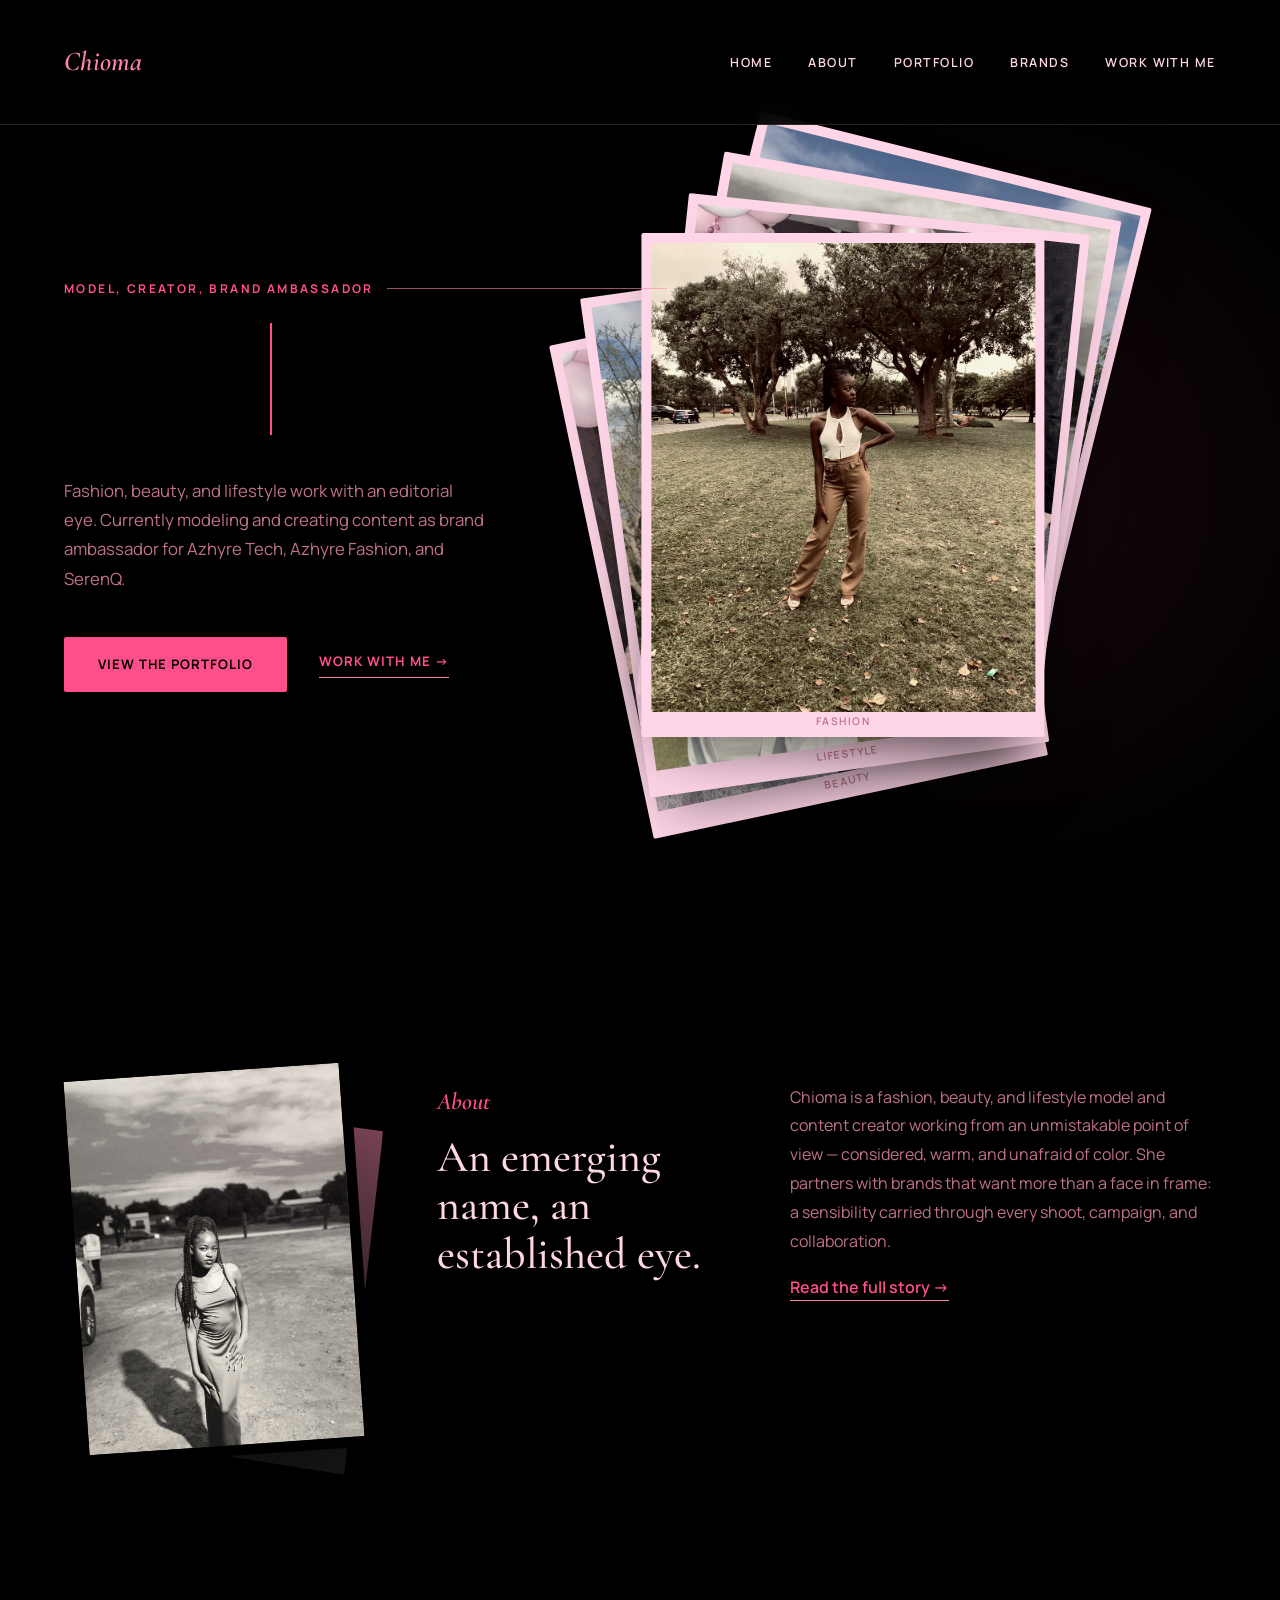
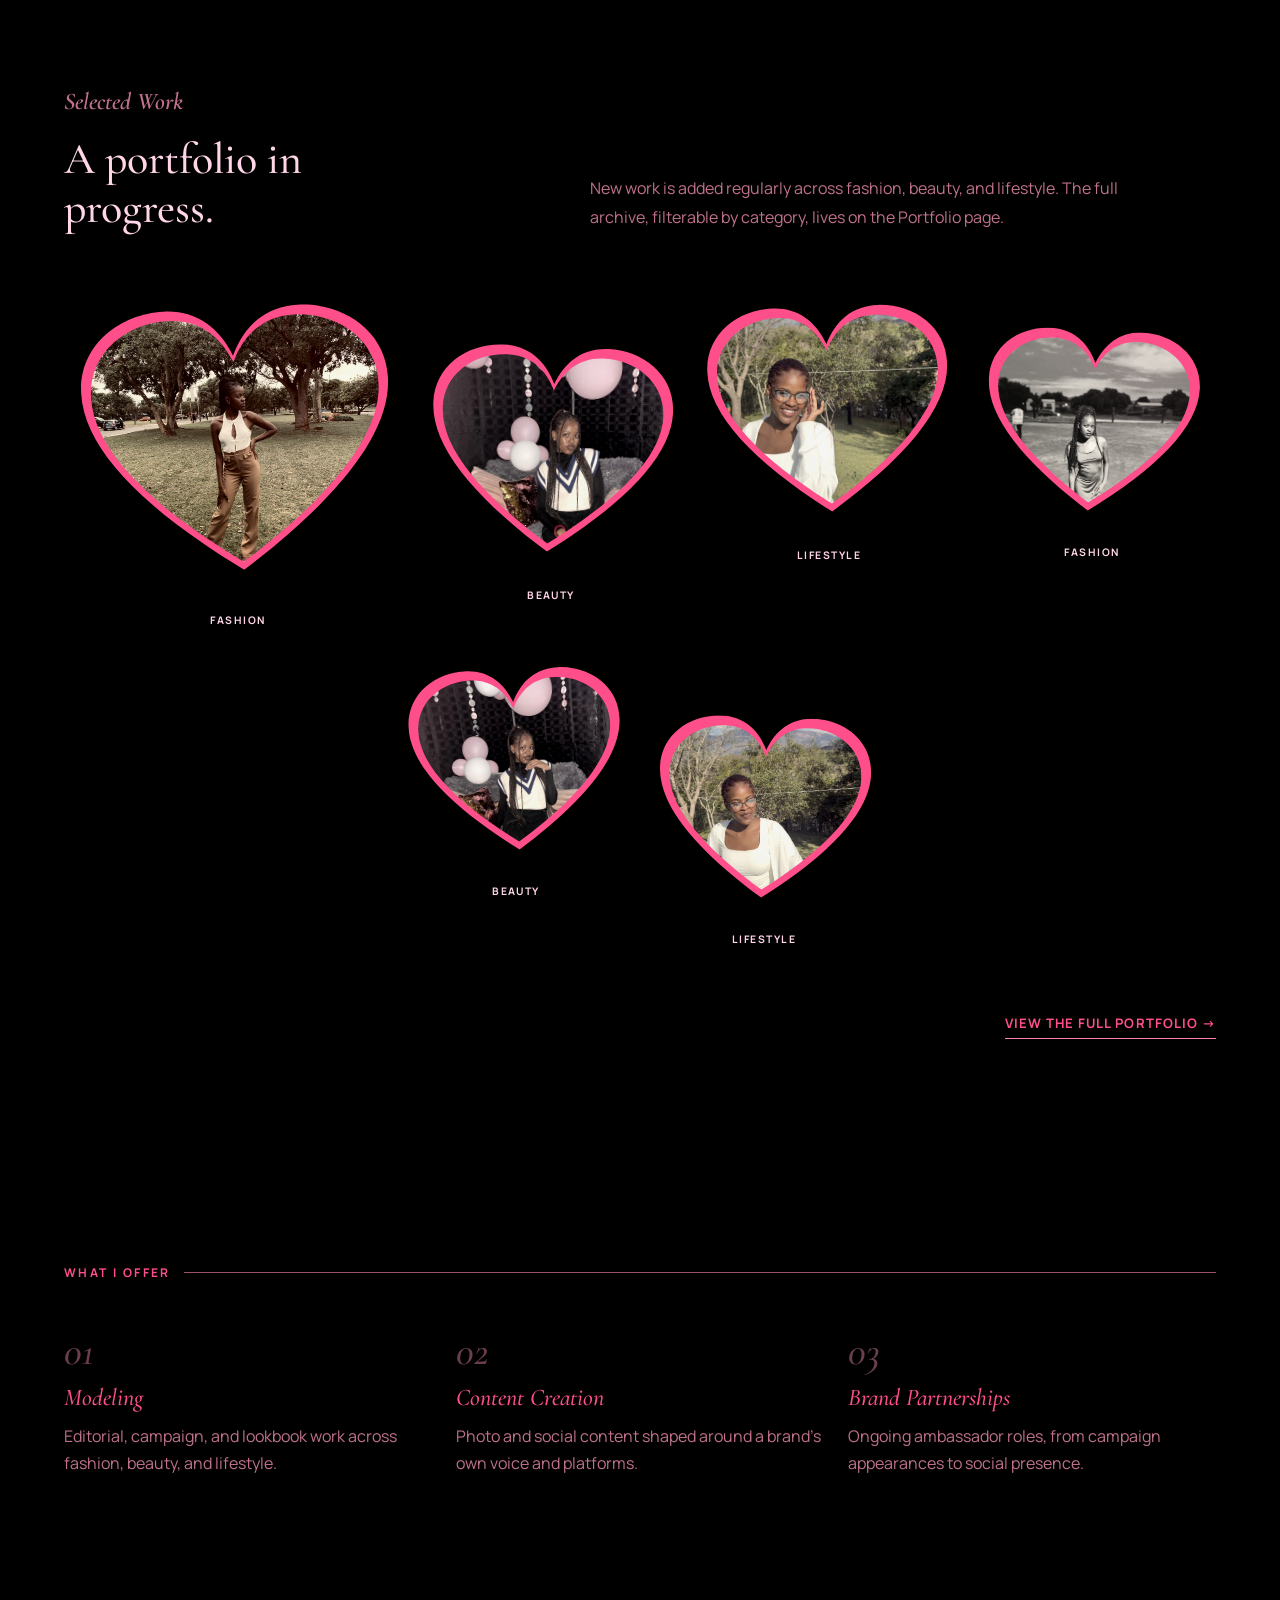
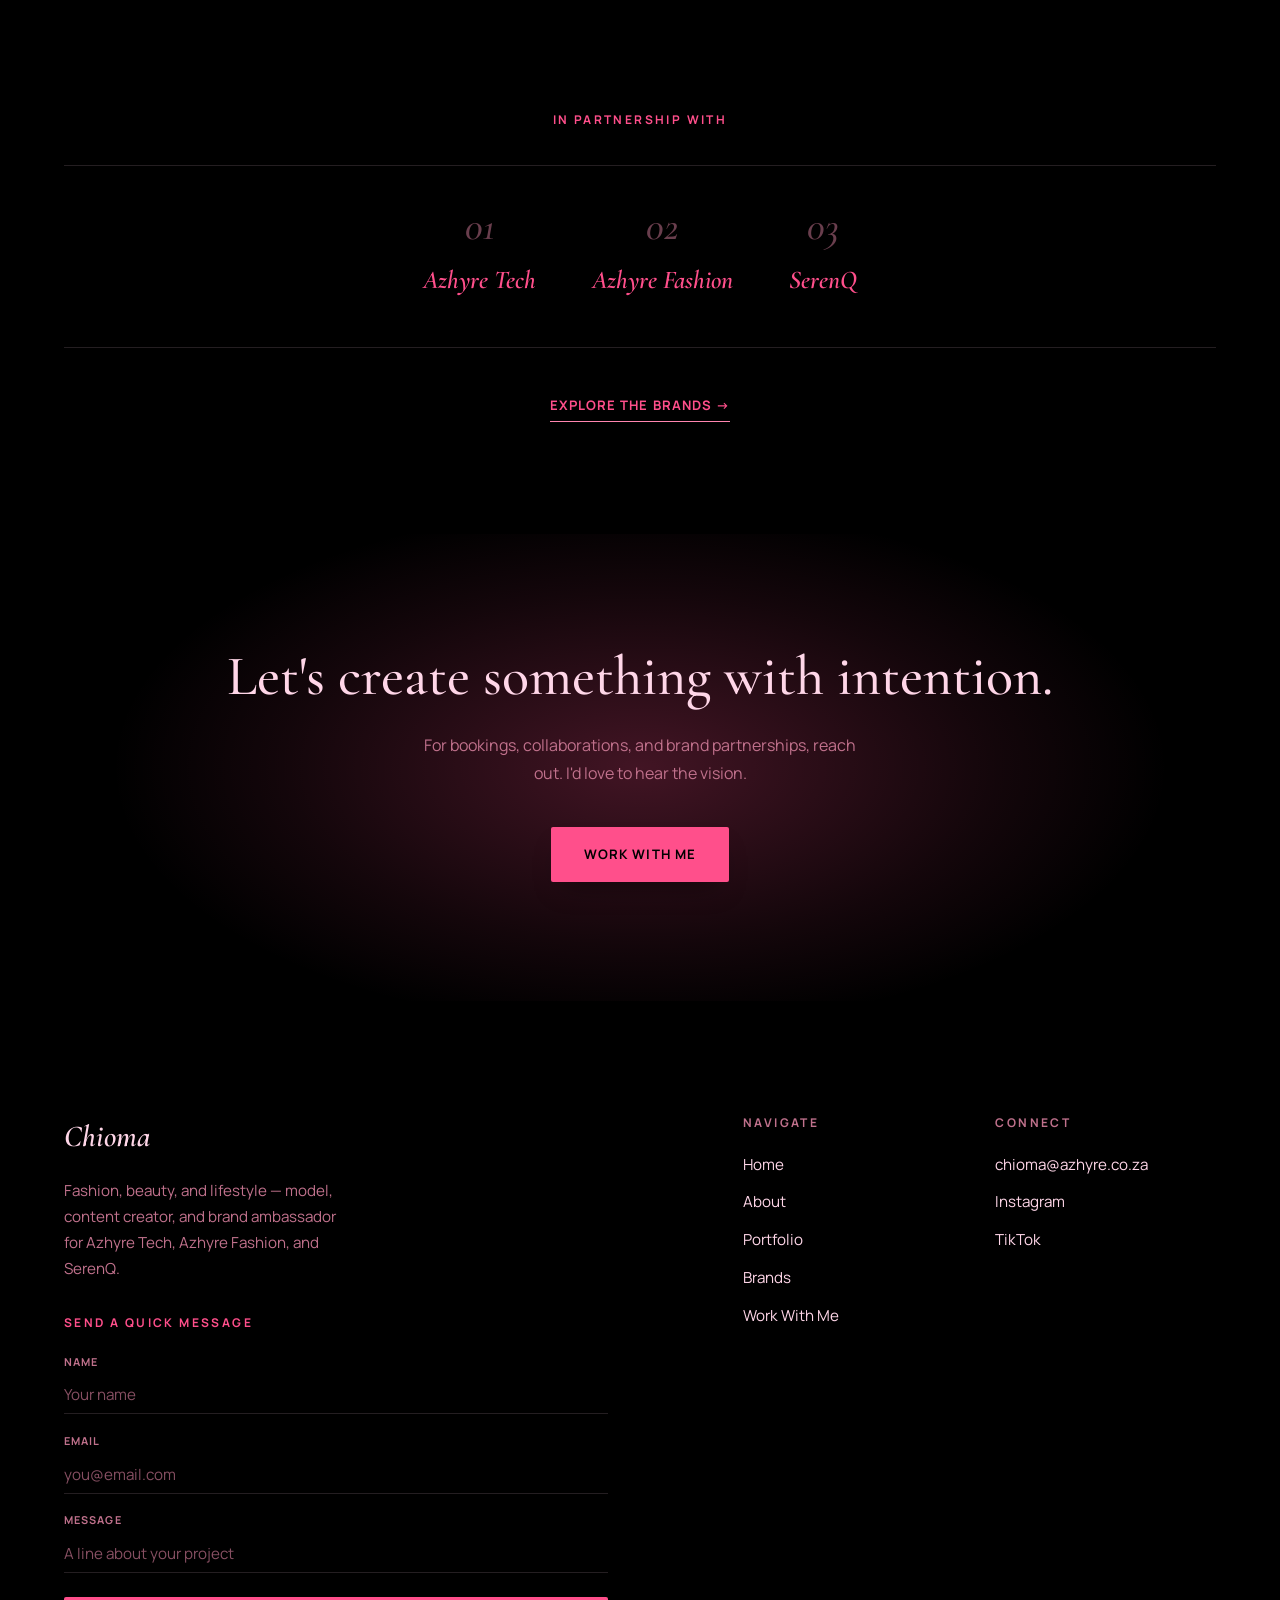
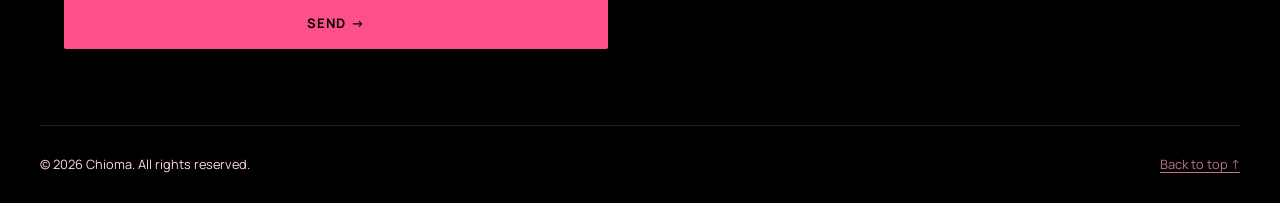
==== commit 6518cea4: "Make sections flow into one seamless dark ground Drop per-section background fills, card surfaces, a" ====
--- a/index.html
+++ b/index.html
@@ -232,7 +232,6 @@
 
     <!-- Services -->
     <section class="focus-section">
-      <div class="glass-ripples" aria-hidden="true"><span></span><span></span><span></span><span></span><span></span><span></span></div>
       <div class="container">
         <p class="kicker">What I Offer</p>
         <div class="focus-list">
@@ -254,7 +253,6 @@
 
     <!-- Brand strip -->
     <section class="brand-strip">
-      <div class="glass-ripples" aria-hidden="true"><span></span><span></span><span></span><span></span><span></span><span></span></div>
       <div class="container reveal">
         <p class="kicker">In Partnership With</p>
         <div class="brand-row">
@@ -276,7 +274,7 @@
           For bookings, collaborations, and brand partnerships, reach
           out. I'd love to hear the vision.
         </p>
-        <a href="contact.html" class="btn-primary-inverse">Work With Me</a>
+        <a href="contact.html" class="btn-primary">Work With Me</a>
       </div>
     </section>
   </main>
--- a/css/style.css
+++ b/css/style.css
@@ -69,6 +69,13 @@
   --section-pad: 7rem;
 }
 
+/* Seamless ground (Oct 2026, "flow into each other without it looking
+   all boxes"): every section sits on the one continuous black body
+   background — no section paints its own tier color anymore, so there
+   is no seam anywhere between sections. Atmosphere comes only from
+   soft glows that fade out well inside their own section (see .hero,
+   .page-header, .cta-close), never from a flat full-width fill. */
+
 * {
   box-sizing: border-box;
   margin: 0;
@@ -401,33 +408,6 @@
   box-shadow: 0 20px 34px -12px rgba(0, 0, 0, 0.6);
 }
 
-/* Dark fill + ivory text, not the old light-fill version — this
-   button only ever appears inside .cta-close (confirmed: no other
-   usage site-wide), and .cta-close's own background is now the full
-   rose accent-bleed instead of dark noir. An ivory-on-rose button
-   there reads as barely-there (both light-ish tones); a dark button
-   is the one thing that actually contrasts against a rose section. */
-.btn-primary-inverse {
-  position: relative;
-  display: inline-block;
-  font-family: var(--font-body);
-  font-weight: 700;
-  font-size: 0.82rem;
-  letter-spacing: 0.08em;
-  text-transform: uppercase;
-  color: var(--color-ivory-surface);
-  background: var(--color-on-accent);
-  padding: 1.05rem 2.1rem;
-  border-radius: 2px;
-  box-shadow: 0 14px 28px -14px rgba(0, 0, 0, 0.35);
-  transition: transform 0.4s var(--ease-out-expo), box-shadow 0.4s var(--ease-out-expo);
-}
-
-.btn-primary-inverse:hover {
-  transform: translateY(-3px);
-  background: var(--color-accent-deep);
-}
-
 .btn-secondary {
   position: relative;
   display: inline-block;
@@ -512,7 +492,7 @@
    ========================================================================== */
 
 .hero {
-  background: var(--color-bg-blush);
+  background: radial-gradient(ellipse 45% 60% at 78% 50%, rgba(255, 79, 139, 0.09), transparent 70%);
   padding: var(--section-pad) 0;
   overflow: hidden;
 }
@@ -672,7 +652,7 @@
    ========================================================================== */
 
 .page-header {
-  background: var(--color-bg-blush);
+  background: radial-gradient(ellipse 45% 60% at 78% 50%, rgba(255, 79, 139, 0.09), transparent 70%);
   padding: calc(var(--section-pad) * 0.85) 0 var(--section-pad);
 }
 
@@ -773,7 +753,6 @@
    ========================================================================== */
 
 .bio-section {
-  background: var(--color-bg);
   padding: var(--section-pad) 0;
 }
 
@@ -830,8 +809,6 @@
    ambient-ring motif already established in the nav rather than
    inventing a new decorative device. */
 .focus-section {
-  position: relative;
-  background: var(--color-bg-pearl);
   padding: var(--section-pad) 0;
 }
 
@@ -853,23 +830,10 @@
 
 .focus-item {
   counter-increment: focus-counter;
-  padding: 2.5rem 2rem;
-  border-radius: 2px;
-  /* Background is a translucent ivory wash over whatever the section's
-     own background is, not a new hex — reads as "a card lifted off
-     this surface" regardless of which dark tier it sits on (reused on
-     .focus-section's --color-bg-pearl here, but stays correct if this
-     component ever lands on a different section background). Edge
-     reuses the same box-shadow-as-border device as photo tiles. */
-  background: rgba(255, 214, 232, 0.04);
-  box-shadow: 0 0 0 1px rgba(255, 214, 232, 0.12);
-  transition: transform 0.4s var(--ease-out-expo), box-shadow 0.4s var(--ease-out-expo), background 0.4s var(--ease-out-expo);
-}
-
-.focus-item:hover {
-  transform: translateY(-6px);
-  background: rgba(255, 214, 232, 0.07);
-  box-shadow: 0 24px 44px -24px rgba(0, 0, 0, 0.6), 0 0 0 1px rgba(255, 214, 232, 0.18);
+  padding: 0.5rem 0;
+  /* Seamless-ground pass: no card surface or ring anymore — open
+     columns separated by the grid gap alone, so the list sits in the
+     page instead of as three boxes on top of it. */
 }
 
 /* Large muted italic numeral above each item — same italic-serif
@@ -907,7 +871,6 @@
    ========================================================================== */
 
 .about-teaser {
-  background: var(--color-bg-pearl);
   padding: var(--section-pad) 0;
 }
 
@@ -957,7 +920,6 @@
    ========================================================================== */
 
 .work-teaser {
-  background: var(--color-bg);
   padding: var(--section-pad) 0;
 }
 
@@ -1175,7 +1137,6 @@
    ========================================================================== */
 
 .portfolio-section {
-  background: var(--color-bg);
   padding: var(--section-pad) 0;
 }
 
@@ -1332,8 +1293,6 @@
    ========================================================================== */
 
 .brand-strip {
-  position: relative;
-  background: var(--color-bg-blush);
   padding: var(--section-pad) 0;
   text-align: center;
 }
@@ -1411,7 +1370,6 @@
    ========================================================================== */
 
 .brand-gallery {
-  background: var(--color-bg-pearl);
   padding: var(--section-pad) 0;
 }
 
@@ -1453,7 +1411,6 @@
    ========================================================================== */
 
 .brand-index-section {
-  background: var(--color-bg);
   padding: var(--section-pad) 0;
 }
 
@@ -1518,26 +1475,24 @@
    ========================================================================== */
 
 .cta-close {
-  background: var(--color-accent);
-  color: var(--color-on-accent);
+  /* Seamless-ground pass: was a full-bleed solid pink band, which read
+     as the biggest box on the page. Now the page's one pink moment is
+     a glow pooled behind the text that fades to the black ground well
+     before the section's edges, so it has no edges at all. */
+  background: radial-gradient(ellipse 55% 75% at 50% 50%, rgba(255, 79, 139, 0.26), rgba(255, 79, 139, 0.08) 50%, transparent 75%);
+  color: var(--color-ink);
   padding: var(--section-pad) 0;
   text-align: center;
 }
 
 .cta-close h2 {
   font-size: clamp(2.25rem, 5vw, 3.5rem);
-  color: var(--color-on-accent);
+  color: var(--color-ink);
   margin-bottom: 1.5rem;
 }
 
 .cta-close p {
-  /* Dark, not light — .cta-close's background is var(--color-accent),
-     now a vivid hot pink (the one full-color-bleed moment in an
-     otherwise dark site), so its body copy needs dark text like its
-     heading (--color-on-accent) does, just at reduced opacity for a
-     secondary-text weight. Was light ivory at 0.85 when the CTA
-     background was dark noir, pre-redesign. */
-  color: rgba(0, 0, 0, 0.72);
+  color: var(--color-ink-soft);
   max-width: 46ch;
   margin: 0 auto 2.5rem;
   line-height: 1.75;
@@ -1548,7 +1503,6 @@
    ========================================================================== */
 
 .contact-section {
-  background: var(--color-bg);
   padding: var(--section-pad) 0 calc(var(--section-pad) * 1.3);
 }
 
@@ -1614,8 +1568,6 @@
    details already confirmed for contact.html (business email,
    Instagram, TikTok) — nothing fabricated. */
 .site-footer {
-  background: var(--color-bg-pearl);
-  border-top: var(--rule-soft);
   padding-top: var(--section-pad);
 }
 
@@ -1712,10 +1664,7 @@
    Fields stack full-width (not the old wrapping flex row) since the
    card is a narrower column than the old full-bleed row was. */
 .footer-form-card {
-  background: rgba(255, 79, 139, 0.06);
-  box-shadow: 0 0 0 1px rgba(255, 214, 232, 0.14);
-  border-radius: 2px;
-  padding: 2.25rem 2rem;
+  max-width: 34rem;
 }
 
 .footer-form-card .footer-label {
@@ -2056,15 +2005,6 @@
   --ripple-color: rgba(0, 0, 0, 0.3);
 }
 
-/* .btn-primary-inverse's fill stays the one deliberately bright
-   surface (--color-ivory-surface), so its dark ripple is still
-   correct post-redesign — unlike .portfolio-filters button below,
-   split out because a transparent pill now sits on the dark page
-   itself and needs a light ripple instead. */
-.btn-primary-inverse {
-  --ripple-color: rgba(255, 214, 232, 0.25);
-}
-
 .portfolio-filters button {
   --ripple-color: rgba(255, 214, 232, 0.3);
 }
--- a/css/responsive.css
+++ b/css/responsive.css
@@ -199,13 +199,9 @@
   /* Each Navigate/Connect column still only holds short single-word
      (or one-line) entries at this width, so they stay side by side
      rather than stacking to a single column — just with a tighter gap
-     and a smaller card inset to fit the narrower container. */
+     to fit the narrower container. */
   .footer-link-columns {
     gap: 1.25rem;
-  }
-
-  .footer-form-card {
-    padding: 1.75rem 1.5rem;
   }
 
   .work-cta,
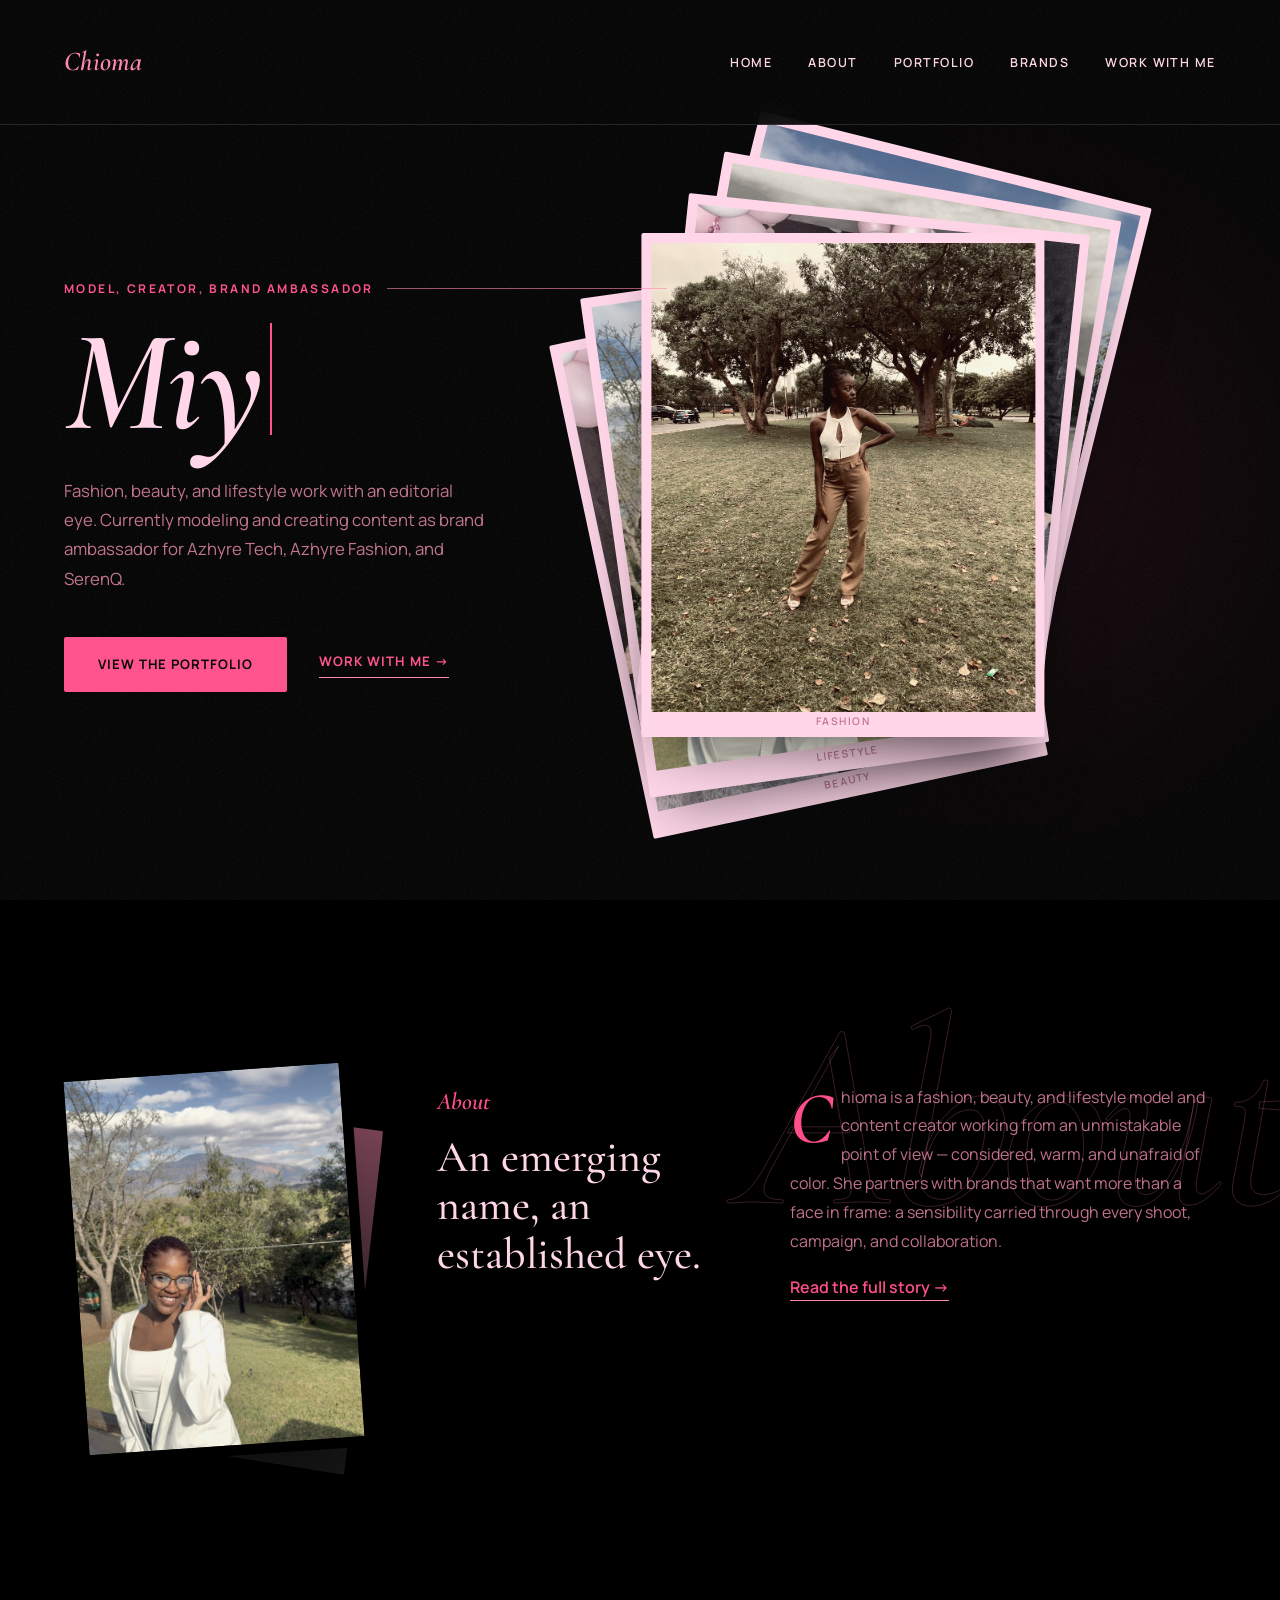
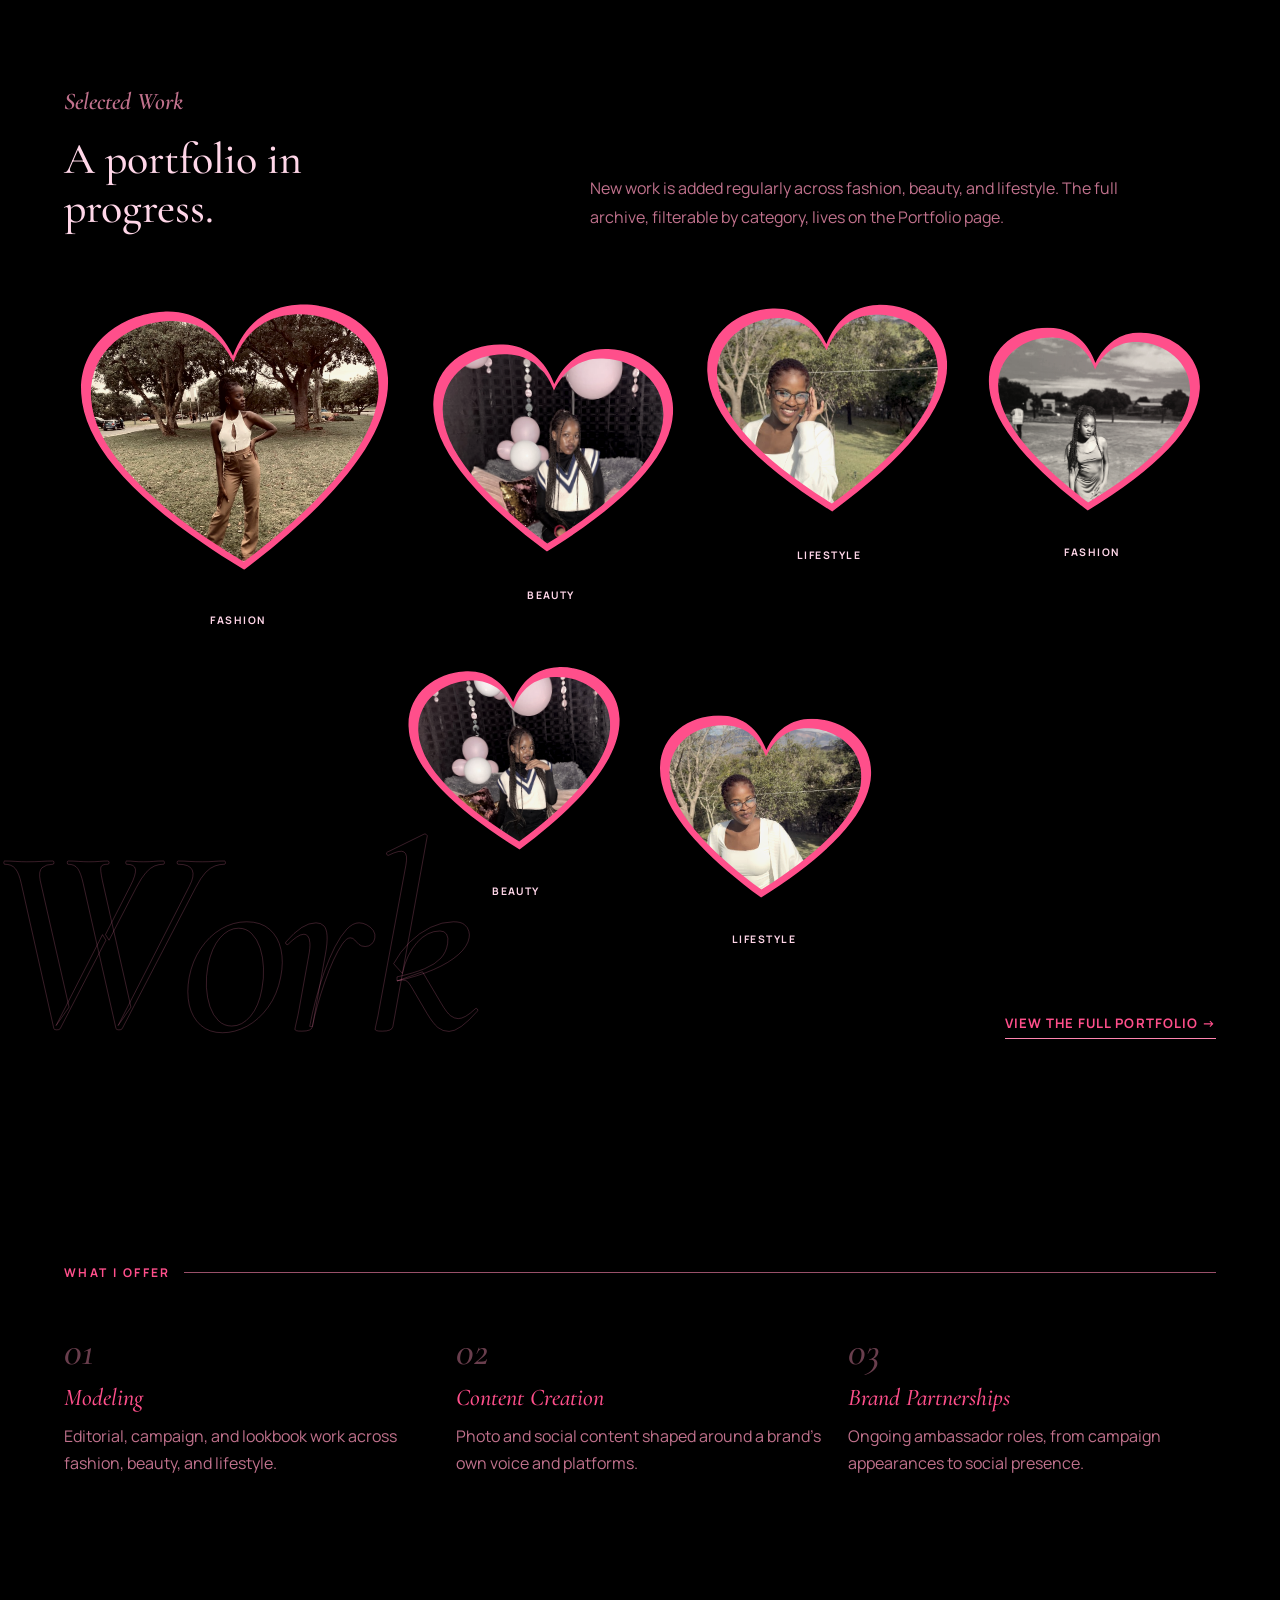
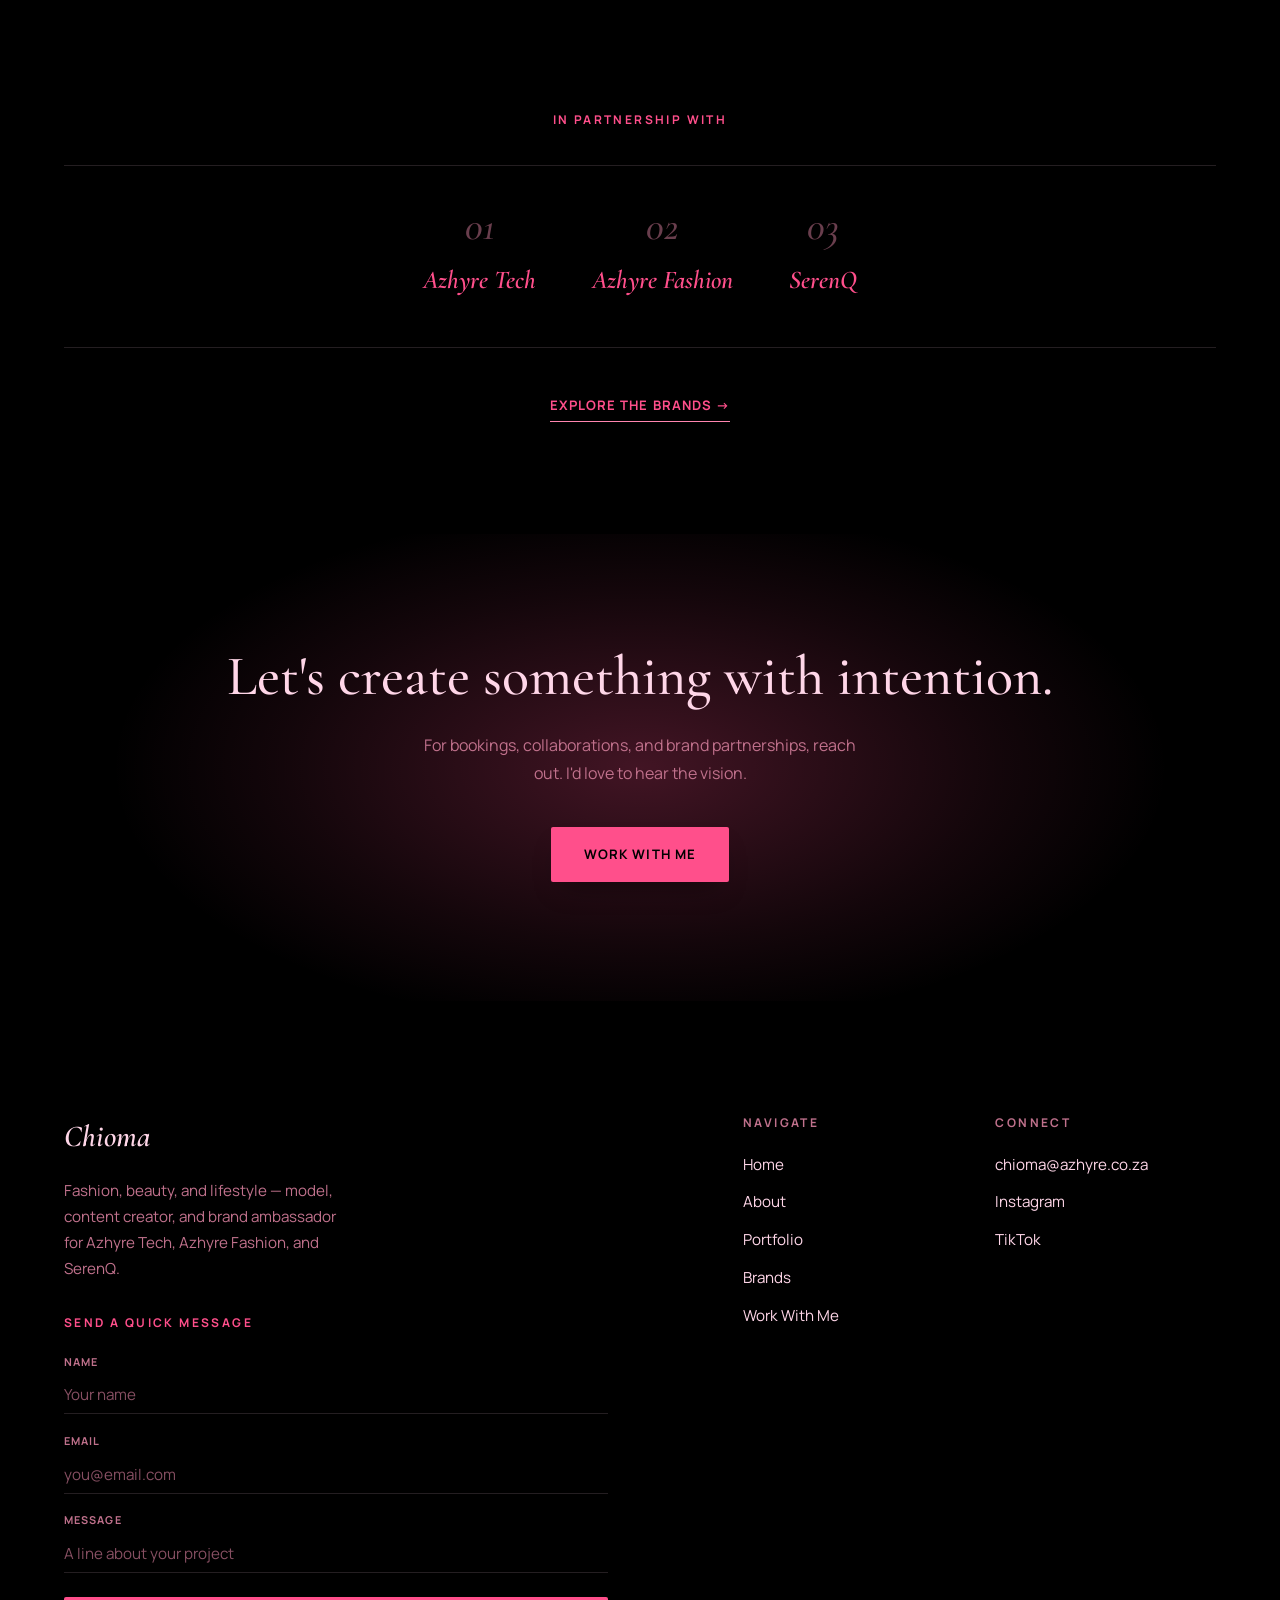
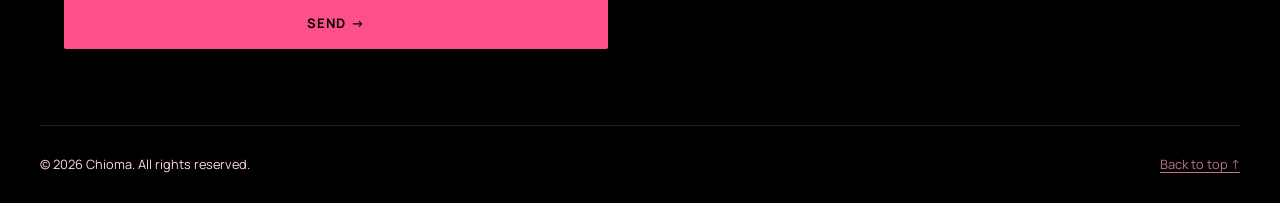
==== commit 7297683b: "Add magazine devices for editorial character Giant outlined ghost words behind the homepage About an" ====
--- a/index.html
+++ b/index.html
@@ -64,6 +64,7 @@
   <main>
     <!-- Hero -->
     <section class="hero">
+      <p class="edition-line" aria-hidden="true">Portfolio Edition — 2026 — Fashion · Beauty · Lifestyle</p>
       <div class="container hero-grid">
         <div class="hero-copy">
           <p class="kicker">Model, Creator, Brand Ambassador</p>
@@ -110,7 +111,8 @@
     </section>
 
     <!-- About teaser -->
-    <section class="about-teaser">
+    <section class="about-teaser has-ghost">
+      <span class="ghost-word ghost-word--right" aria-hidden="true">About</span>
       <div class="container about-grid">
         <figure class="reveal">
           <div class="page-header-photo-frame">
@@ -126,7 +128,7 @@
         </div>
         <div class="about-copy reveal">
           <!-- Placeholder bio copy, written for Chioma to edit into her own words before launch -->
-          <p>
+          <p class="drop-cap">
             Chioma is a fashion, beauty, and lifestyle model and content
             creator working from an unmistakable point of view — considered,
             warm, and unafraid of color. She partners with brands that want
@@ -139,7 +141,8 @@
     </section>
 
     <!-- Portfolio teaser -->
-    <section class="work-teaser">
+    <section class="work-teaser has-ghost">
+      <span class="ghost-word ghost-word--low" aria-hidden="true">Work</span>
       <div class="container">
         <div class="work-intro">
           <div class="reveal">
--- a/css/style.css
+++ b/css/style.css
@@ -488,10 +488,117 @@
 }
 
 /* ==========================================================================
+   Magazine devices (Oct 2026 "add character" pass) — borrowed from
+   black-magazine cover/spread layouts (Pinterest reference boards):
+   giant cropped type set behind the content, a vertical cover-line
+   running up the page edge, a drop cap opening a passage, and print
+   grain over everything. All type or texture sitting directly on the
+   seamless ground — none of them adds a surface or box.
+   ========================================================================== */
+
+/* Print grain: a fixed, static fractal-noise layer over the whole
+   viewport, so the flat digital black reads like ink on paper. Static
+   (no animation) and pointer-events: none, so it costs nothing after
+   first paint and never intercepts input. */
+body::after {
+  content: '';
+  position: fixed;
+  inset: 0;
+  z-index: 9999;
+  pointer-events: none;
+  opacity: 0.07;
+  background-image: url("data:image/svg+xml,%3Csvg xmlns='http://www.w3.org/2000/svg' width='180' height='180'%3E%3Cfilter id='n'%3E%3CfeTurbulence type='fractalNoise' baseFrequency='0.85' numOctaves='3' stitchTiles='stitch'/%3E%3CfeColorMatrix values='0 0 0 0 1 0 0 0 0 1 0 0 0 0 1 0 0 0 0.9 0'/%3E%3C/filter%3E%3Crect width='100%25' height='100%25' filter='url(%23n)'/%3E%3C/svg%3E");
+}
+
+/* Ghost word: a giant outlined italic word cropped behind a section's
+   content, like a cover masthead running under the photo. Outline-
+   only (no fill) at low alpha so body copy over it stays fully
+   legible. Bleeds off the viewport edge on purpose; html/body already
+   clip horizontal overflow. */
+.has-ghost {
+  position: relative;
+}
+
+.has-ghost > .container {
+  position: relative;
+  z-index: 1;
+}
+
+.ghost-word {
+  position: absolute;
+  top: calc(var(--section-pad) * 0.35);
+  left: -0.06em;
+  font-family: var(--font-heading);
+  font-style: italic;
+  font-weight: 500;
+  font-size: clamp(7rem, 21vw, 18rem);
+  line-height: 0.8;
+  letter-spacing: -0.03em;
+  white-space: nowrap;
+  color: transparent;
+  -webkit-text-stroke: 1px rgba(255, 133, 176, 0.22);
+  pointer-events: none;
+  user-select: none;
+}
+
+.ghost-word--right {
+  left: auto;
+  right: -0.04em;
+}
+
+/* Sits low, behind a photo cluster rather than a heading — the word
+   reads in the gaps between photos, like cover type running behind
+   the model. */
+.ghost-word--low {
+  top: auto;
+  bottom: calc(var(--section-pad) * 0.9);
+}
+
+/* Edition line: the cover-line detail ("Vol. VIII — Autumn/Winter
+   Edition") set vertically up the hero's left edge. Only shown when
+   the viewport is wide enough to leave a real margin outside the
+   1200px column; narrower, it would collide with the hero copy. */
+.edition-line {
+  position: absolute;
+  left: 1.5rem;
+  bottom: var(--section-pad);
+  z-index: 2;
+  writing-mode: vertical-rl;
+  transform: rotate(180deg);
+  font-family: var(--font-body);
+  font-size: 0.65rem;
+  font-weight: 700;
+  letter-spacing: 0.32em;
+  text-transform: uppercase;
+  color: var(--color-ink-soft);
+  opacity: 0.8;
+}
+
+@media (max-width: 1320px) {
+  .edition-line {
+    display: none;
+  }
+}
+
+/* Drop cap: a passage opener in the display face, the way a feature
+   story starts in print. */
+.drop-cap::first-letter {
+  float: left;
+  font-family: var(--font-heading);
+  font-style: italic;
+  font-weight: 600;
+  font-size: 4.6em;
+  line-height: 0.82;
+  color: var(--color-accent);
+  margin: 0.08em 0.12em 0 0;
+}
+
+/* ==========================================================================
    Hero
    ========================================================================== */
 
 .hero {
+  position: relative;
   background: radial-gradient(ellipse 45% 60% at 78% 50%, rgba(255, 79, 139, 0.09), transparent 70%);
   padding: var(--section-pad) 0;
   overflow: hidden;
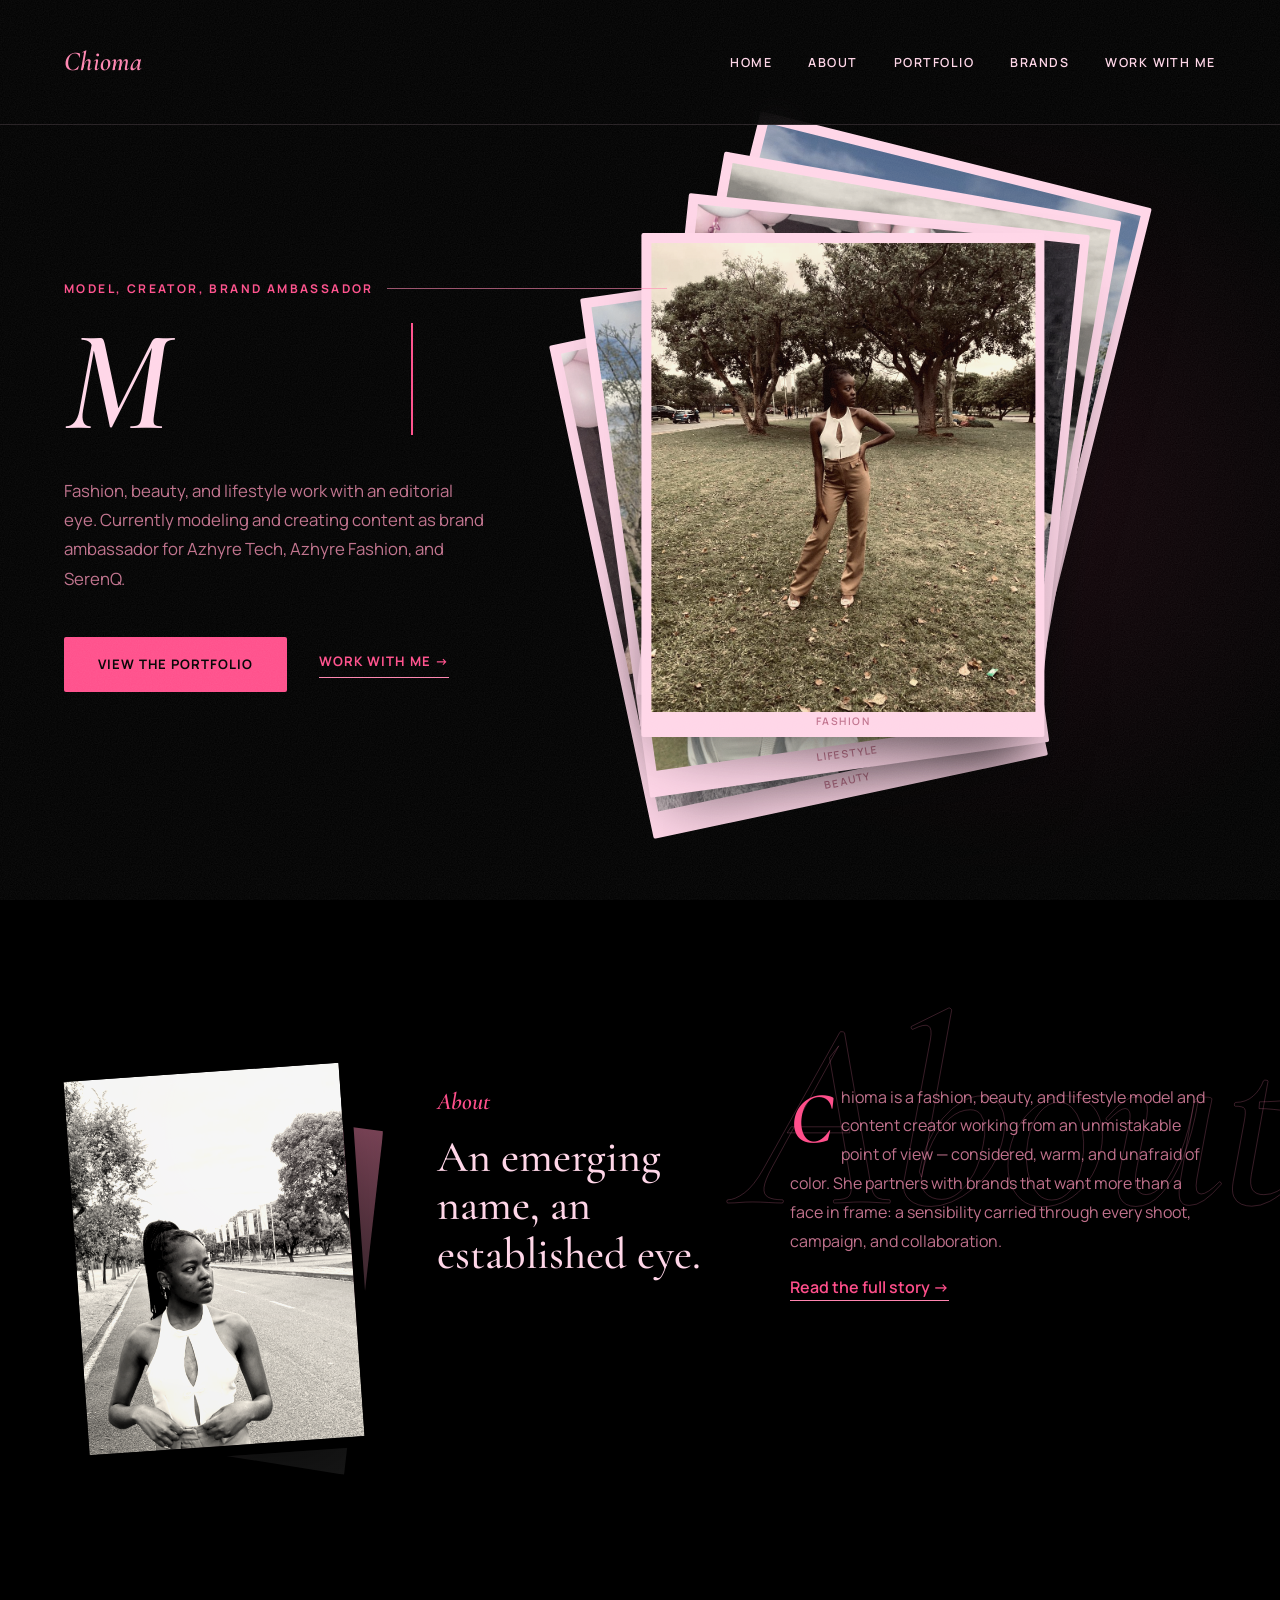
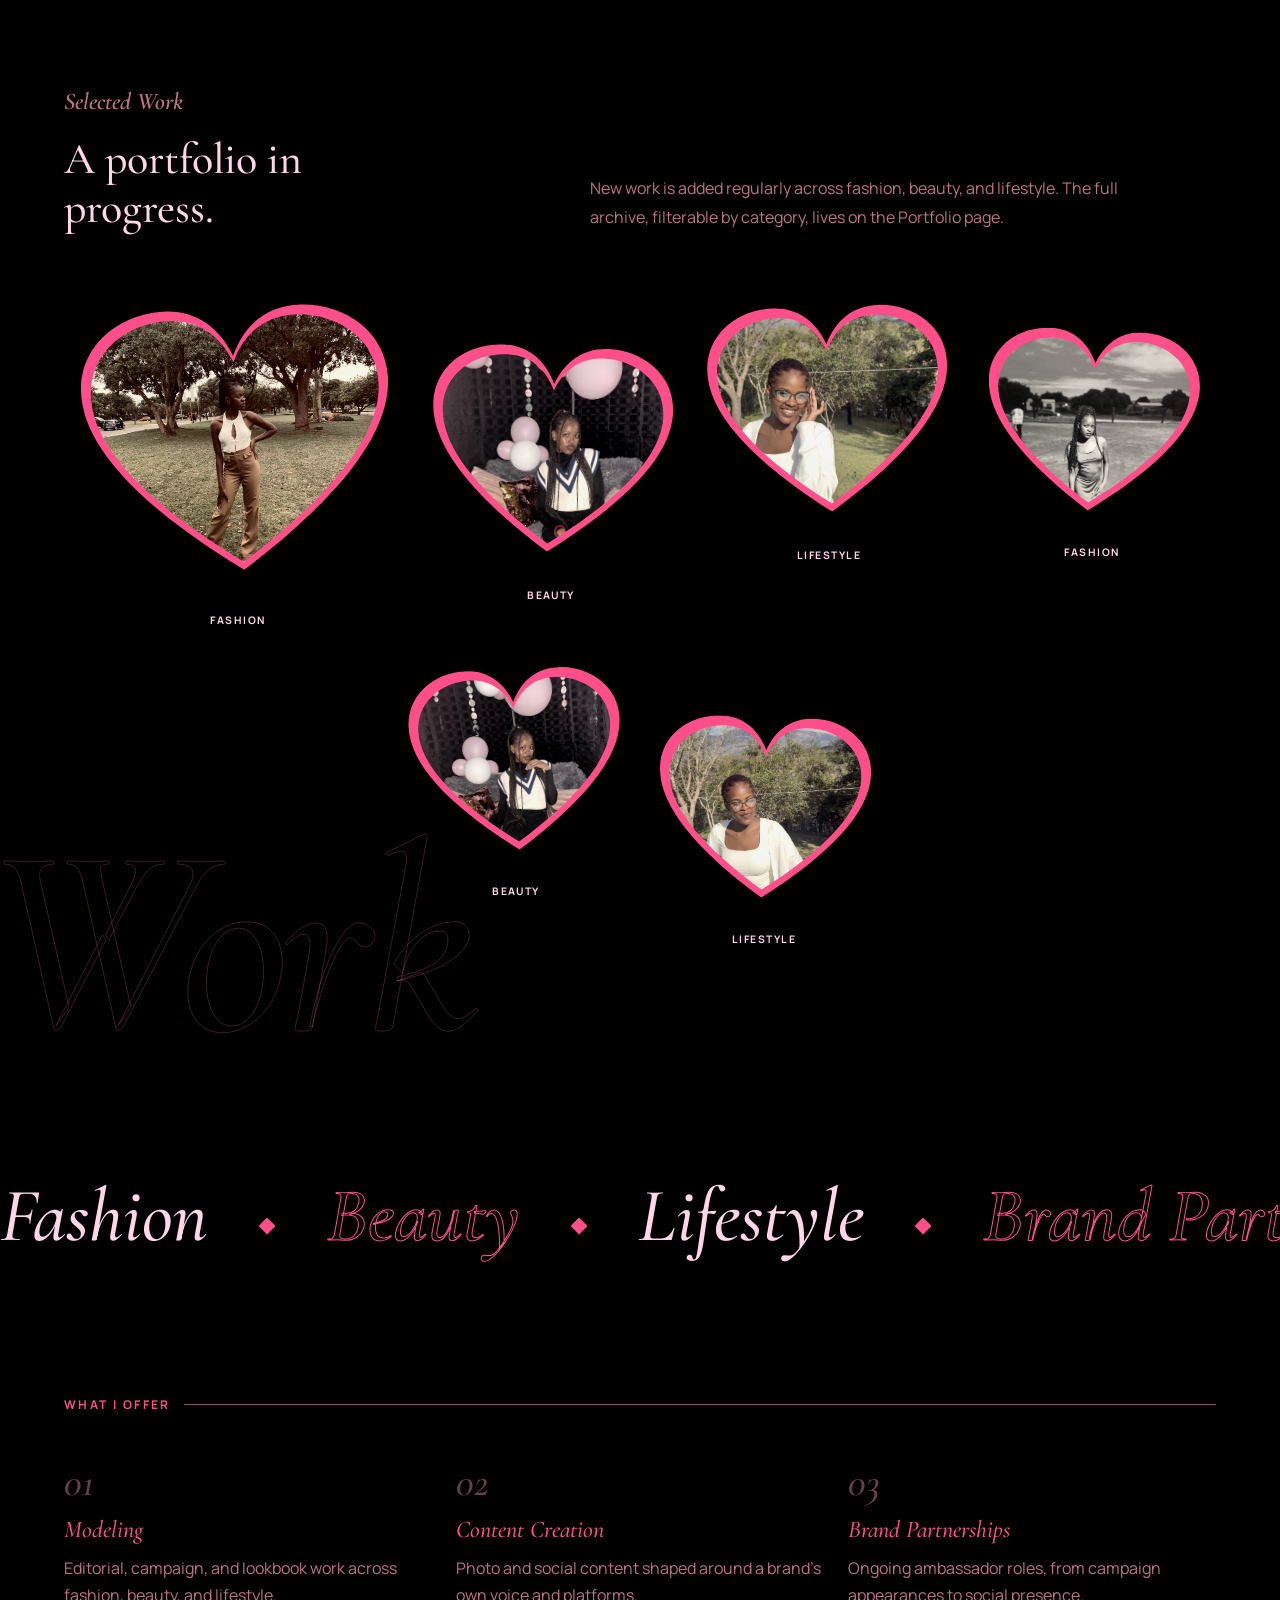
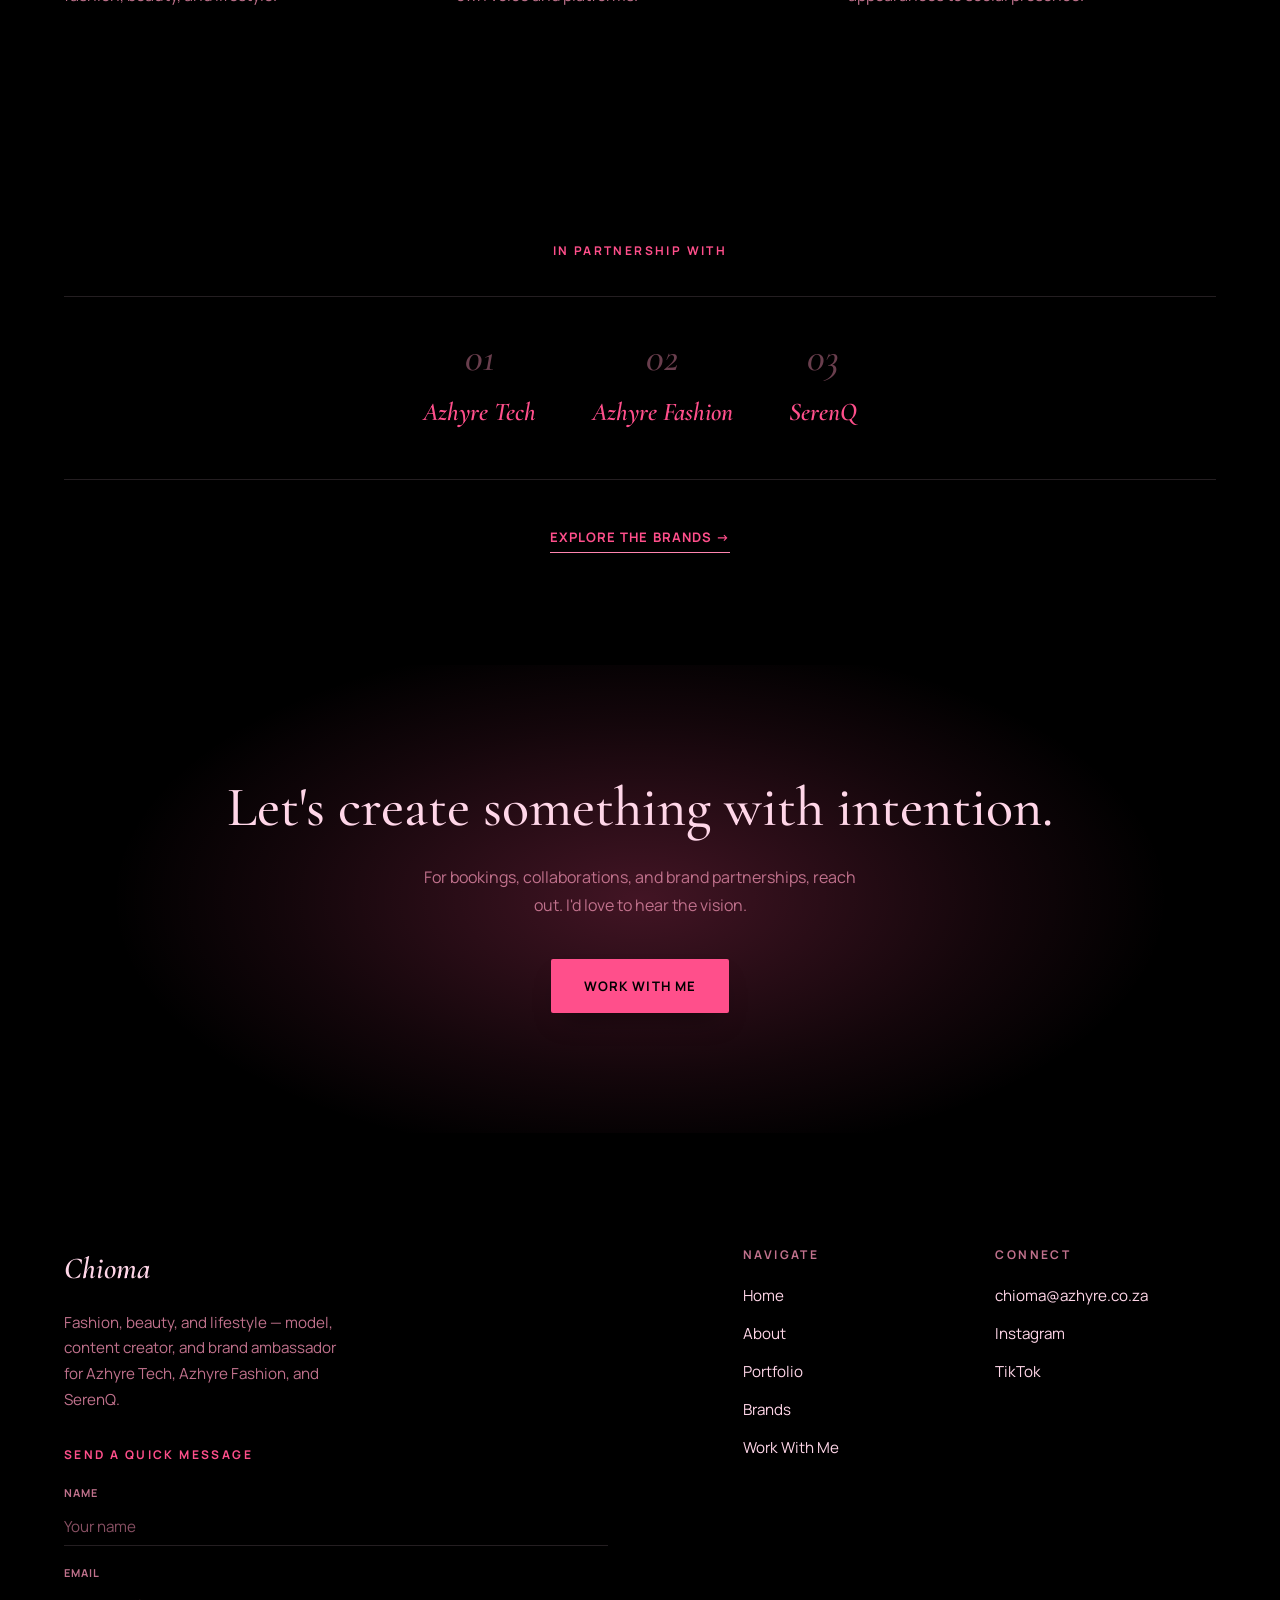
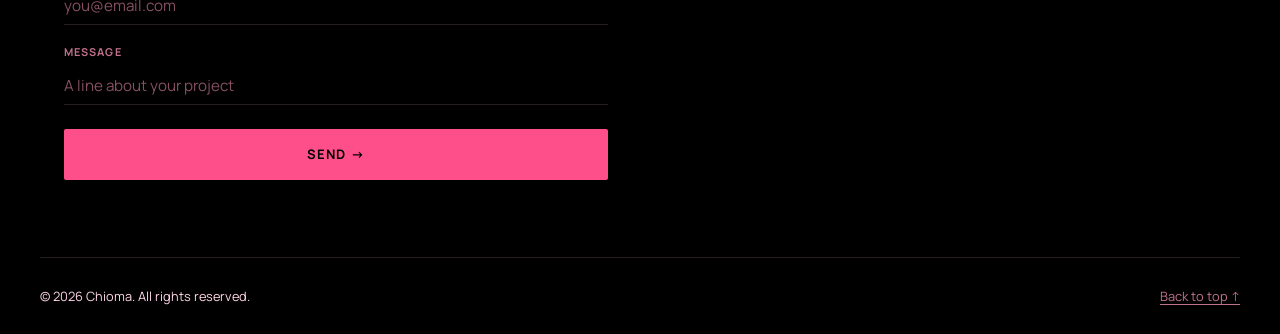
==== commit 9fe2c3a3: "Polish mobile layout and add scroll-reveal animations Carry ghost words and drop caps to About, Cont" ====
--- a/index.html
+++ b/index.html
@@ -233,6 +233,13 @@
       </div>
     </section>
 
+    <!-- Type band: decorative running cover-lines between Selected Work and
+         What I Offer. aria-hidden — the words repeat content already on
+         the page, and the track is duplicated once so the loop is seamless. -->
+    <div class="marquee" aria-hidden="true">
+      <div class="marquee-track"><span>Fashion</span><span>Beauty</span><span>Lifestyle</span><span>Brand Partnerships</span><span>Content Creation</span><span>Fashion</span><span>Beauty</span><span>Lifestyle</span><span>Brand Partnerships</span><span>Content Creation</span></div>
+    </div>
+
     <!-- Services -->
     <section class="focus-section">
       <div class="container">
--- a/css/style.css
+++ b/css/style.css
@@ -580,6 +580,54 @@
   }
 }
 
+/* Type band: the cover-lines of a magazine running past as a slow
+   ticker — big italic display type on the bare ground, alternating
+   solid ink and pink outline, with a small pink diamond between each. Two
+   identical halves in the track, so translating by -50% loops with no
+   visible jump. Static under prefers-reduced-motion. */
+.marquee {
+  overflow: hidden;
+  padding: 1.5rem 0;
+}
+
+.marquee-track {
+  display: flex;
+  width: max-content;
+  animation: marquee-scroll 45s linear infinite;
+}
+
+.marquee-track span {
+  font-family: var(--font-heading);
+  font-style: italic;
+  font-weight: 500;
+  font-size: clamp(2.5rem, 6vw, 4.75rem);
+  line-height: 1.1;
+  white-space: nowrap;
+  color: var(--color-ink);
+}
+
+.marquee-track span:nth-child(even) {
+  color: transparent;
+  -webkit-text-stroke: 1px var(--color-accent);
+}
+
+.marquee-track span::after {
+  /* Drawn, not a glyph — the star character fell back to a mismatched
+     font inside Cormorant italic. */
+  content: '';
+  display: inline-block;
+  width: 0.16em;
+  height: 0.16em;
+  margin: 0 0.7em;
+  vertical-align: middle;
+  background: var(--color-accent);
+  transform: rotate(45deg);
+}
+
+@keyframes marquee-scroll {
+  to { transform: translateX(-50%); }
+}
+
 /* Drop cap: a passage opener in the display face, the way a feature
    story starts in print. */
 .drop-cap::first-letter {
@@ -1285,9 +1333,11 @@
   display: grid;
   grid-template-columns: repeat(3, 1fr);
   gap: 1.25rem;
+  counter-reset: frame;
 }
 
 .portfolio-item {
+  counter-increment: frame;
   position: relative;
   display: block;
   width: 100%;
@@ -1313,6 +1363,28 @@
      higher specificity — otherwise filtered-out tiles stay in the grid
      as invisible blank boxes instead of closing up. */
   display: none;
+}
+
+/* Contact-sheet frame numbers (Oct 2026 "add character" pass): each
+   tile carries a film-negative edge mark — "01A", "02A"… — like a
+   frame on a photographer's contact sheet, which is what this page
+   calls itself. Generated by a CSS counter, so tiles built from the
+   manifest number themselves, and filtered-out tiles (display: none)
+   drop out of the count so the visible sheet always reads 01, 02, 03.
+   Counter set up on .portfolio-grid/.portfolio-item above. */
+.portfolio-item::before {
+  content: counter(frame, decimal-leading-zero) 'A';
+  position: absolute;
+  top: 0.75rem;
+  left: 0.85rem;
+  z-index: 2;
+  font-family: var(--font-body);
+  font-size: 0.72rem;
+  font-weight: 700;
+  letter-spacing: 0.14em;
+  color: var(--color-ink);
+  text-shadow: 0 0 2px rgba(0, 0, 0, 0.9), 0 1px 8px rgba(0, 0, 0, 0.6);
+  pointer-events: none;
 }
 
 .portfolio-item--wide {
@@ -1865,8 +1937,10 @@
 }
 
 /* ==========================================================================
-   Entrance motion (single authored moment, CSS-only so it never depends
-   on JS/observer timing and never leaves content stuck invisible)
+   Entrance motion — the hero's authored load sequence (fade-up, below),
+   plus the scroll reveal everything else uses (initScrollReveal() in
+   main.js). Reveal states only apply once JS has added .reveal-armed,
+   so content is never hidden if JS fails or motion is reduced.
    ========================================================================== */
 
 @keyframes fade-up {
@@ -1880,12 +1954,45 @@
   }
 }
 
-.reveal {
-  animation: fade-up 0.9s var(--ease-out-expo) both;
-}
-
-.reveal-delay-1 {
-  animation-delay: 0.15s;
+.reveal.reveal-armed {
+  opacity: 0;
+  transform: translateY(32px);
+  transition:
+    opacity 1s var(--ease-out-expo) var(--reveal-delay, 0ms),
+    transform 1s var(--ease-out-expo) var(--reveal-delay, 0ms);
+}
+
+.reveal.reveal-armed.is-visible {
+  opacity: 1;
+  transform: none;
+}
+
+/* Kicker hairlines draw themselves across once their label lands. */
+.kicker.reveal-armed::after {
+  transform: scaleX(0);
+  transform-origin: left;
+  transition: transform 1.4s var(--ease-out-expo) calc(var(--reveal-delay, 0ms) + 250ms);
+}
+
+.kicker.reveal-armed.is-visible::after {
+  transform: scaleX(1);
+}
+
+/* Ghost words drift in from their own side, slower than the content in
+   front of them — a quiet parallax-like depth cue. */
+.ghost-word.reveal-armed {
+  opacity: 0;
+  transform: translateX(-8%);
+  transition: opacity 1.8s var(--ease-out-expo), transform 2.2s var(--ease-out-expo);
+}
+
+.ghost-word--right.reveal-armed {
+  transform: translateX(8%);
+}
+
+.ghost-word.reveal-armed.is-visible {
+  opacity: 1;
+  transform: none;
 }
 
 /* ==========================================================================
@@ -2141,7 +2248,7 @@
     transition: none;
   }
 
-  .reveal,
+  .marquee-track,
   .hero .kicker,
   .hero-title,
   .hero-tagline,
--- a/css/responsive.css
+++ b/css/responsive.css
@@ -71,6 +71,27 @@
      scroll length on tablet and mobile. */
   .work-panel--extra {
     display: none;
+  }
+
+  /* Ghost words: once the layout stacks to one column there's no empty
+     column for the word to sit behind — absolutely positioned, it just
+     ends up hidden behind a photo with stray letter fragments poking
+     out. Instead it becomes an in-flow section opener: a giant cropped
+     outline word on its own line at the top of the section. (Tucking
+     the content up under its baseline was tried — the rotated photo
+     frames and kickers collided with it.) --right keeps its side via
+     text-align, so the pages still alternate left/right as you scroll. */
+  .ghost-word {
+    position: static;
+    display: block;
+    padding: 0 1rem;
+    margin-bottom: 0.3em;
+    font-size: 30vw;
+    -webkit-text-stroke-color: rgba(255, 133, 176, 0.3);
+  }
+
+  .ghost-word--right {
+    text-align: right;
   }
 }
 
@@ -204,9 +225,17 @@
     gap: 1.25rem;
   }
 
-  .work-cta,
-  .brand-strip .work-cta {
+  /* .brand-strip's CTA stays centered — it sits under the centered
+     brand-name column, and left-aligning it there read as a mistake. */
+  .work-cta {
     text-align: left;
+  }
+
+  /* The closing CTA's glow is sized in % of the section, so on a
+     narrow phone the desktop ellipse collapses into a tall blob —
+     widen it to span the screen. */
+  .cta-close {
+    background: radial-gradient(ellipse 95% 60% at 50% 50%, rgba(255, 79, 139, 0.26), rgba(255, 79, 139, 0.08) 55%, transparent 80%);
   }
 
   /* .cta-close was left-aligned here along with the rest of the
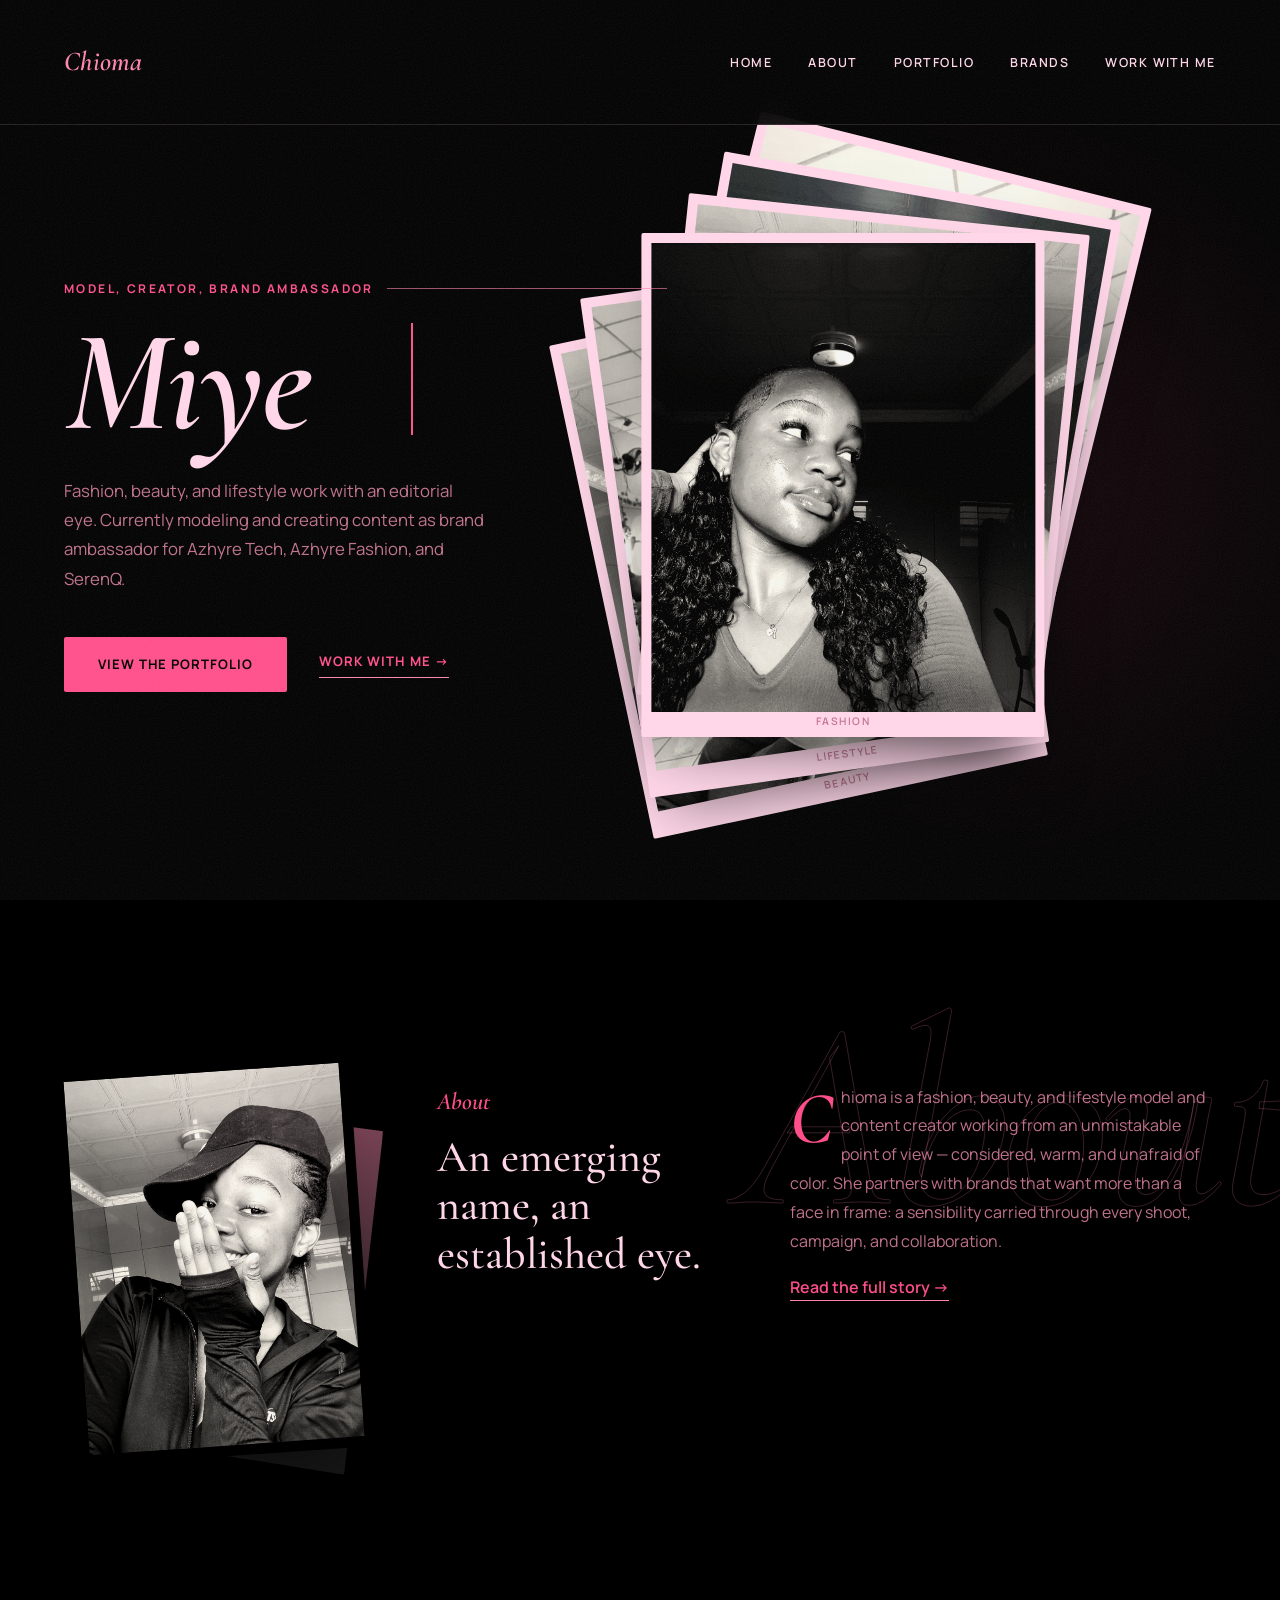
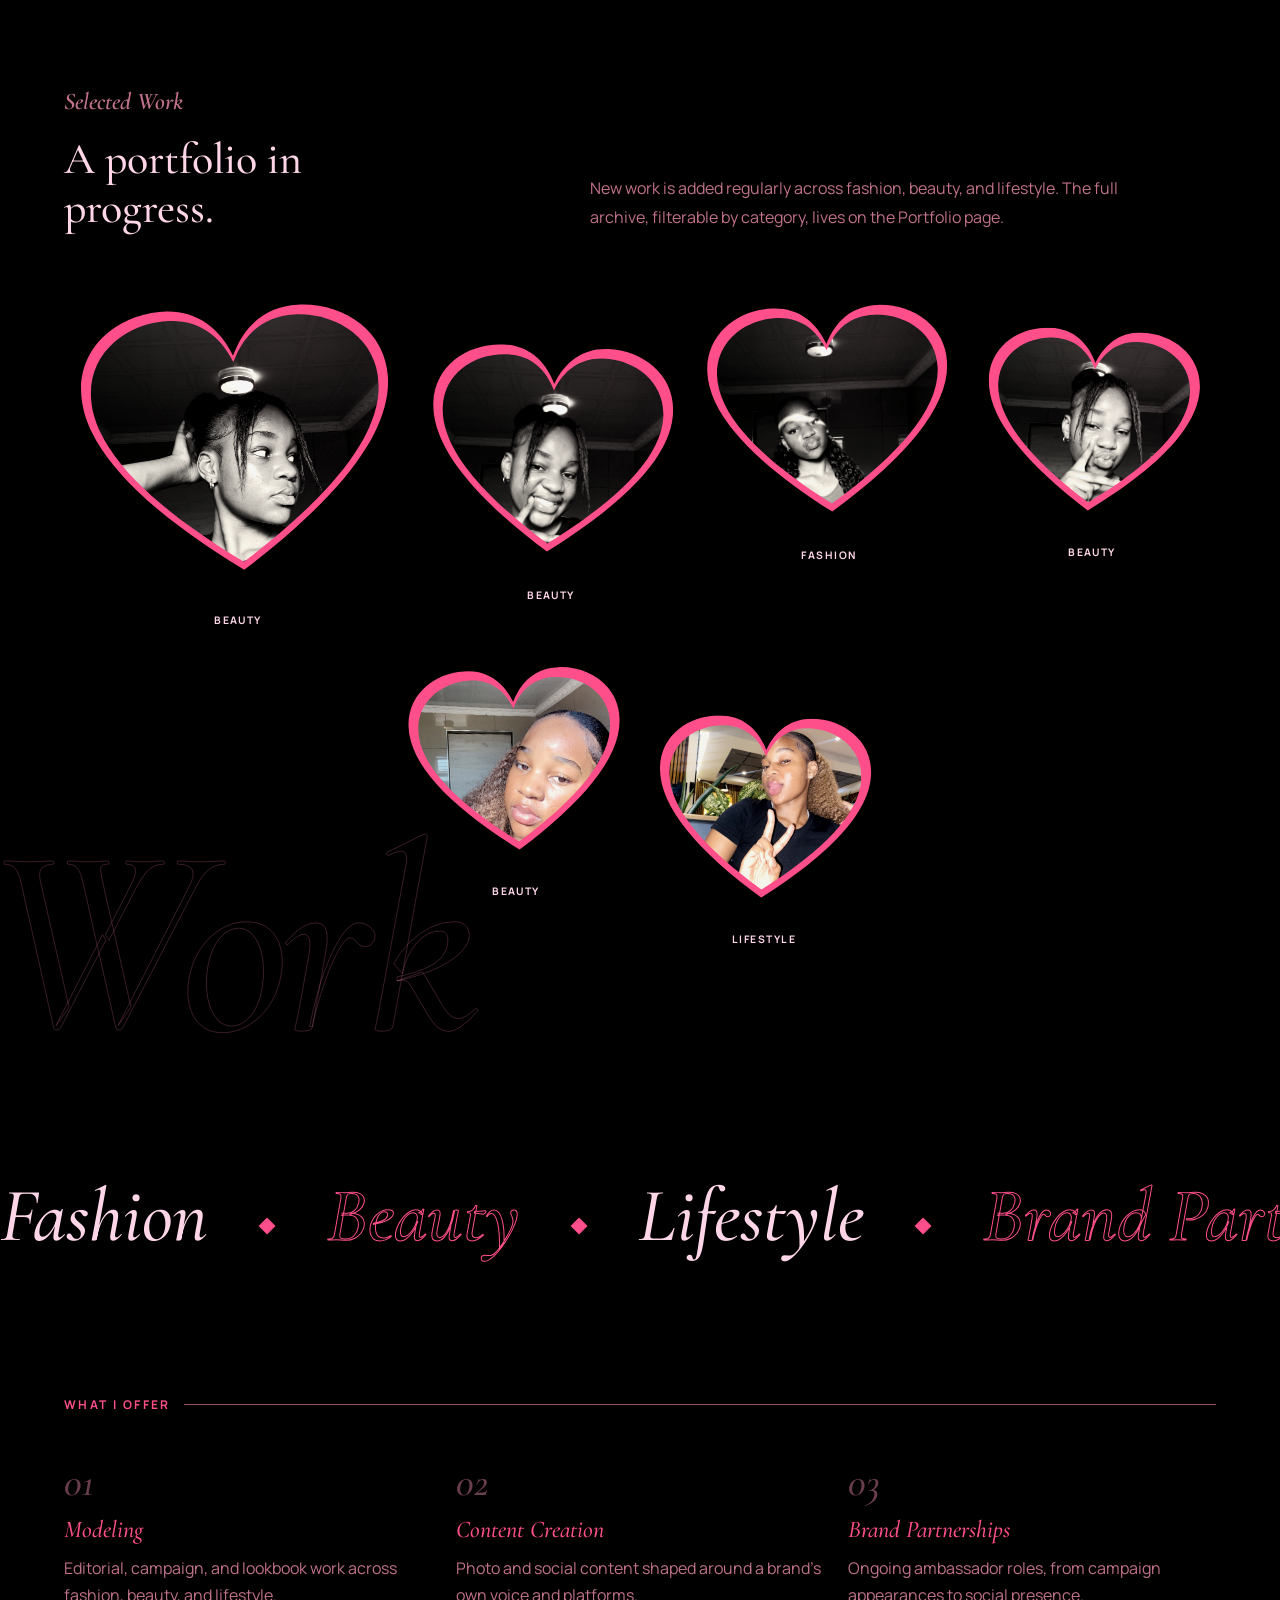
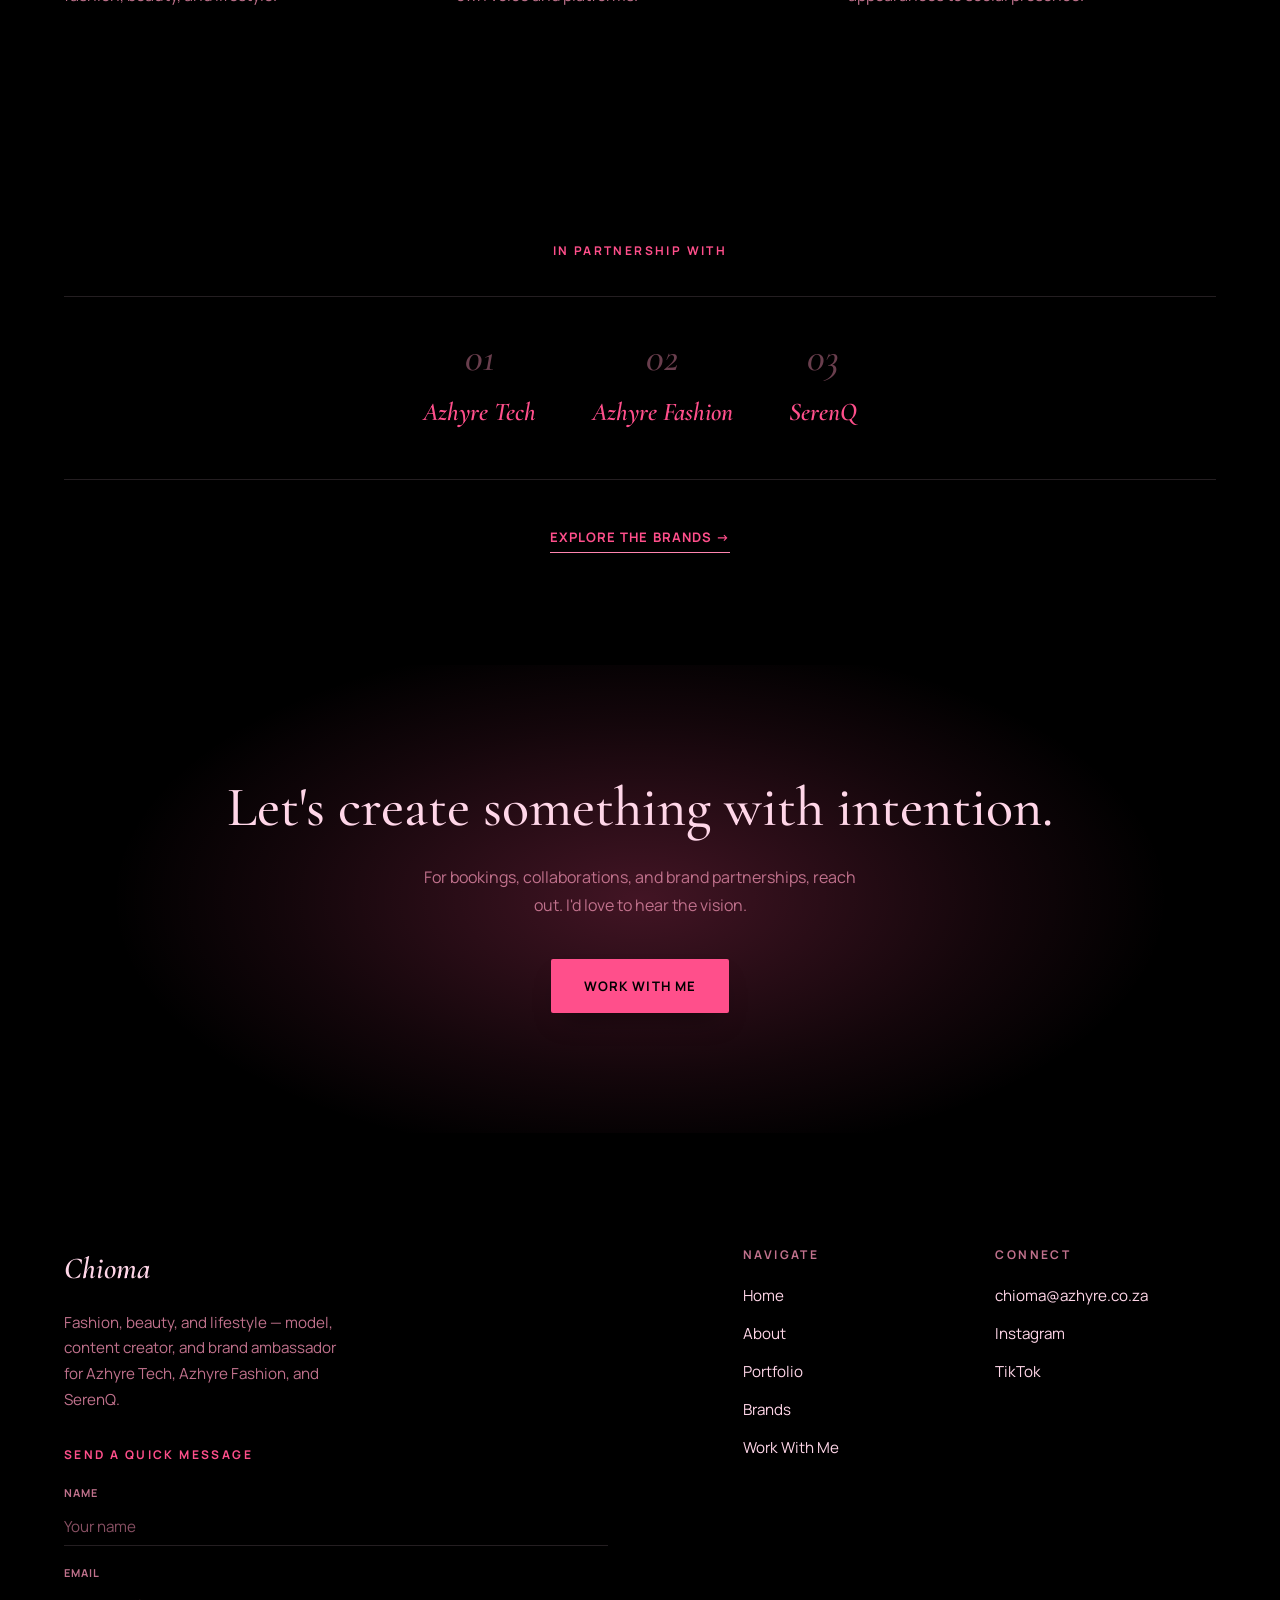
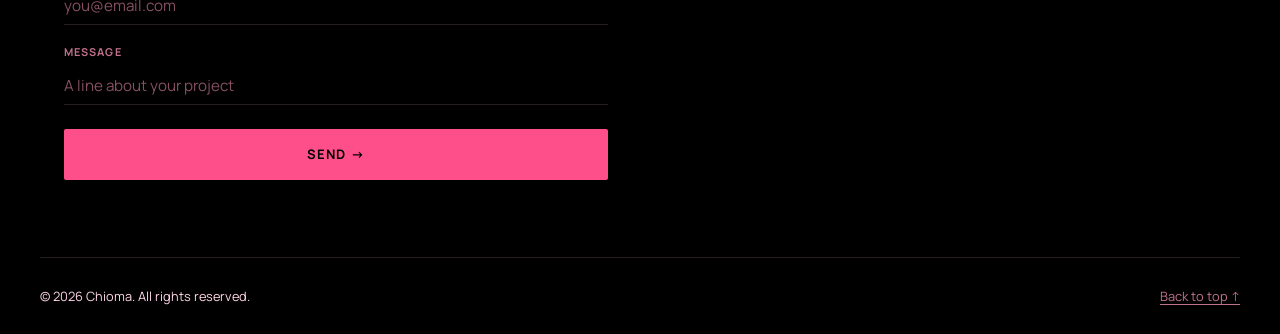
==== commit ffeaf4ef: "Replace portfolio photos with the new set, renamed and resized Remove the earlier portfolio photos a" ====
--- a/index.html
+++ b/index.html
@@ -1,348 +1,348 @@
-<!DOCTYPE html>
-<html lang="en">
-<head>
-  <meta charset="UTF-8">
-  <meta name="viewport" content="width=device-width, initial-scale=1.0">
-  <title>Chioma | Home</title>
-  <meta name="description" content="Chioma: fashion, beauty, and lifestyle model and content creator, brand ambassador for Azhyre Tech, Azhyre Fashion, and SerenQ.">
-  <link rel="icon" href="images/icons/favicon.ico">
-  <link rel="preconnect" href="https://fonts.googleapis.com">
-  <link rel="preconnect" href="https://fonts.gstatic.com" crossorigin>
-  <link href="https://fonts.googleapis.com/css2?family=Cormorant+Garamond:ital,wght@0,500;0,600;1,500;1,600&family=Manrope:wght@400;500;600;700&display=swap" rel="stylesheet">
-  <link rel="stylesheet" href="css/style.css">
-  <link rel="stylesheet" href="css/responsive.css">
-</head>
-<body>
-  <!--
-    THESIS: A portfolio reads as one continuous cinematic reel shot
-    under one light, not a sequence of alternating light/dark website
-    sections stitched from unrelated snapshots.
-    OWN-WORLD: Persistent dark-noir ground (no white/blush breaks)
-    running through every page; every real photo passes through one
-    shared warm cinematic grade so mixed color/black-and-white source
-    shoots read as one deliberately graded body of work; dusty rose as
-    the single accent, carrying CTAs/links/active-states; featured
-    photos sit in a thick dark frame, not a hairline; the closing CTA
-    is the one full-bleed rose moment in an otherwise dark site.
-    Cormorant Garamond display, Manrope body, carried over unchanged.
-    STORY: A visitor lands inside Chioma's world immediately, scrolls
-    through full-bleed photo/text passages that never jar between
-    sections, and leaves with one unified impression of her work.
-    FIRST VIEWPORT: The swipeable/keyboard-navigable polaroid photo
-    stack (kept, not replaced, per direction confirmation) now sits on
-    the dark ground instead of blush, graded like every other photo.
-    FORM: Redesign fused from two real reference sites the user
-    pointed at directly (an actor-portfolio and a fashion-photographer
-    template) rather than a generated concept roll — see DESIGN.md's
-    Palette History for the full before/after and reasoning.
-  -->
-
-  <header>
-    <nav class="site-nav">
-      <div class="glass-ripples" aria-hidden="true"><span></span><span></span><span></span><span></span><span></span><span></span></div>
-      <div class="nav-inner container">
-        <a href="index.html" class="logo">Chioma</a>
-        <button class="nav-toggle" aria-label="Toggle navigation" aria-expanded="false">
-          <span class="nav-toggle-bar"></span>
-          <span class="nav-toggle-bar"></span>
-        </button>
-        <div class="nav-scrim"></div>
-        <div class="nav-collapse">
-          <div class="glass-ripples" aria-hidden="true"><span></span><span></span><span></span><span></span><span></span><span></span></div>
-          <ul>
-            <li><a href="index.html">Home</a></li>
-            <li><a href="about.html">About</a></li>
-            <li><a href="portfolio.html">Portfolio</a></li>
-            <li><a href="brands/index.html">Brands</a></li>
-            <li><a href="contact.html">Work With Me</a></li>
-          </ul>
-        </div>
-      </div>
-    </nav>
-  </header>
-
-  <main>
-    <!-- Hero -->
-    <section class="hero">
-      <p class="edition-line" aria-hidden="true">Portfolio Edition — 2026 — Fashion · Beauty · Lifestyle</p>
-      <div class="container hero-grid">
-        <div class="hero-copy">
-          <p class="kicker">Model, Creator, Brand Ambassador</p>
-          <h1 class="hero-title"><span class="typewriter">Chiom<span class="accent">a</span></span></h1>
-          <p class="hero-tagline">
-            Fashion, beauty, and lifestyle work with an editorial eye.
-            Currently modeling and creating content as brand ambassador
-            for Azhyre Tech, Azhyre Fashion, and SerenQ.
-          </p>
-          <div class="hero-actions">
-            <a href="portfolio.html" class="btn-primary">View the Portfolio</a>
-            <a href="contact.html" class="btn-secondary">Work With Me →</a>
-          </div>
-        </div>
-        <figure class="hero-visual">
-          <div class="polaroid-stack" data-polaroid-stack tabindex="0" role="group" aria-label="Photo stack — press Enter to reshuffle, or use the left and right arrow keys to browse">
-            <div class="polaroid-card" data-polaroid-card>
-              <img src="images/portfolio/fashion/park-halter-trousers-01.jpg" alt="Fashion look: white cutout halter top and camel trousers, shot in a city park." draggable="false">
-              <span class="polaroid-caption">Fashion</span>
-            </div>
-            <div class="polaroid-card" data-polaroid-card>
-              <img src="images/portfolio/beauty/balloon-portrait-01.jpg" alt="Beauty portrait with braided hair, seated in front of a pink and white balloon backdrop." draggable="false">
-              <span class="polaroid-caption">Beauty</span>
-            </div>
-            <div class="polaroid-card" data-polaroid-card>
-              <img src="images/portfolio/lifestyle/garden-cardigan-01.jpg" alt="Lifestyle portrait smiling in a white cardigan, garden setting with mountains behind." draggable="false">
-              <span class="polaroid-caption">Lifestyle</span>
-            </div>
-            <div class="polaroid-card" data-polaroid-card>
-              <img src="images/portfolio/fashion/tree-road-profile-bw.jpg" alt="Black and white fashion portrait in profile on a tree-lined avenue, wearing a white halter top and braids." draggable="false">
-              <span class="polaroid-caption">Fashion</span>
-            </div>
-            <div class="polaroid-card" data-polaroid-card>
-              <img src="images/portfolio/beauty/mirror-selfie-04.jpg" alt="Black and white mirror portrait in a hoodie, seated, looking directly at the camera." draggable="false">
-              <span class="polaroid-caption">Beauty</span>
-            </div>
-            <div class="polaroid-card" data-polaroid-card>
-              <img src="images/portfolio/lifestyle/garden-casual.jpg" alt="Candid lifestyle portrait laughing over the shoulder, oversized white top and jeans, garden setting." draggable="false">
-              <span class="polaroid-caption">Lifestyle</span>
-            </div>
-          </div>
-        </figure>
-      </div>
-    </section>
-
-    <!-- About teaser -->
-    <section class="about-teaser has-ghost">
-      <span class="ghost-word ghost-word--right" aria-hidden="true">About</span>
-      <div class="container about-grid">
-        <figure class="reveal">
-          <div class="page-header-photo-frame">
-            <div class="page-header-photo-back"></div>
-            <div class="page-header-photo">
-              <img data-header-photo src="images/portfolio/fashion/tree-road-front-bw.jpg" alt="Black and white fashion portrait facing the camera on a tree-lined avenue." loading="lazy">
-            </div>
-          </div>
-        </figure>
-        <div class="reveal">
-          <p class="section-kicker">About</p>
-          <h2>An emerging name, an established eye.</h2>
-        </div>
-        <div class="about-copy reveal">
-          <!-- Placeholder bio copy, written for Chioma to edit into her own words before launch -->
-          <p class="drop-cap">
-            Chioma is a fashion, beauty, and lifestyle model and content
-            creator working from an unmistakable point of view — considered,
-            warm, and unafraid of color. She partners with brands that want
-            more than a face in frame: a sensibility carried through every
-            shoot, campaign, and collaboration.
-          </p>
-          <a href="about.html" class="text-link">Read the full story →</a>
-        </div>
-      </div>
-    </section>
-
-    <!-- Portfolio teaser -->
-    <section class="work-teaser has-ghost">
-      <span class="ghost-word ghost-word--low" aria-hidden="true">Work</span>
-      <div class="container">
-        <div class="work-intro">
-          <div class="reveal">
-            <p class="section-kicker">Selected Work</p>
-            <h2>A portfolio in progress.</h2>
-          </div>
-          <p class="reveal">
-            New work is added regularly across fashion, beauty, and
-            lifestyle. The full archive, filterable by category, lives
-            on the Portfolio page.
-          </p>
-        </div>
-        <!-- Shared heart clip-path for every .work-panel-accent/.work-panel-photo
-             below. objectBoundingBox units so the same path scales to each
-             element's own box rather than a fixed pixel size — defined once
-             here since clip-path: url(#...) works by id regardless of where
-             the referencing element sits in the document. -->
-        <svg width="0" height="0" style="position: absolute;" aria-hidden="true">
-          <defs>
-            <clipPath id="heart-clip" clipPathUnits="objectBoundingBox">
-              <path d="M0.5,0.9 C0.2,0.68 0.02,0.47 0.02,0.28 C0.02,0.12 0.15,0.02 0.29,0.02 C0.39,0.02 0.46,0.08 0.5,0.18 C0.54,0.08 0.61,0.02 0.71,0.02 C0.85,0.02 0.98,0.12 0.98,0.28 C0.98,0.47 0.8,0.68 0.5,0.9 Z"></path>
-            </clipPath>
-          </defs>
-        </svg>
-        <div class="work-grid reveal">
-          <div class="work-panel work-panel--large">
-            <div class="work-panel-frame">
-              <div class="work-panel-accent"></div>
-              <div class="work-panel-photo">
-                <img src="images/portfolio/fashion/park-halter-trousers-01.jpg" alt="Fashion look: white cutout halter top and camel trousers, shot in a city park." style="object-position: 50% 30%;">
-              </div>
-            </div>
-            <span class="work-tag">Fashion</span>
-          </div>
-          <div class="work-panel work-panel--a">
-            <div class="work-panel-frame">
-              <div class="work-panel-accent"></div>
-              <div class="work-panel-photo">
-                <img src="images/portfolio/beauty/balloon-portrait-02.jpg" alt="Beauty portrait, braided hair, balloon backdrop.">
-              </div>
-            </div>
-            <span class="work-tag">Beauty</span>
-          </div>
-          <div class="work-panel work-panel--b">
-            <div class="work-panel-frame">
-              <div class="work-panel-accent"></div>
-              <div class="work-panel-photo">
-                <img src="images/portfolio/lifestyle/garden-cardigan-01.jpg" alt="Lifestyle portrait smiling in a white cardigan, garden setting with mountains behind." style="object-position: center 70%;">
-              </div>
-            </div>
-            <span class="work-tag">Lifestyle</span>
-          </div>
-          <!-- Desktop-only extra hearts (see .work-panel--extra's ≤900px
-               hide rule in responsive.css) — a second photo per category,
-               so desktop gets a fuller floating cluster while mobile keeps
-               the original 3-heart scroll length. -->
-          <div class="work-panel work-panel--c work-panel--extra">
-            <div class="work-panel-frame">
-              <div class="work-panel-accent"></div>
-              <div class="work-panel-photo">
-                <img src="images/portfolio/fashion/dirt-lot-bw.jpg" alt="Black and white fashion portrait in a fitted dress, standing in an open dirt lot at dusk." style="object-position: center 40%;">
-              </div>
-            </div>
-            <span class="work-tag">Fashion</span>
-          </div>
-          <div class="work-panel work-panel--d work-panel--extra">
-            <div class="work-panel-frame">
-              <div class="work-panel-accent"></div>
-              <div class="work-panel-photo">
-                <img src="images/portfolio/beauty/balloon-portrait-01.jpg" alt="Beauty portrait with braided hair, seated in front of a pink and white balloon backdrop.">
-              </div>
-            </div>
-            <span class="work-tag">Beauty</span>
-          </div>
-          <div class="work-panel work-panel--e work-panel--extra">
-            <div class="work-panel-frame">
-              <div class="work-panel-accent"></div>
-              <div class="work-panel-photo">
-                <img src="images/portfolio/lifestyle/garden-cardigan-02.jpg" alt="Lifestyle portrait in a white cardigan and jeans, garden setting with mountains behind." style="object-position: center 65%;">
-              </div>
-            </div>
-            <span class="work-tag">Lifestyle</span>
-          </div>
-        </div>
-        <p class="work-cta reveal">
-          <a href="portfolio.html" class="btn-secondary">View the full portfolio →</a>
-        </p>
-      </div>
-    </section>
-
-    <!-- Type band: decorative running cover-lines between Selected Work and
-         What I Offer. aria-hidden — the words repeat content already on
-         the page, and the track is duplicated once so the loop is seamless. -->
-    <div class="marquee" aria-hidden="true">
-      <div class="marquee-track"><span>Fashion</span><span>Beauty</span><span>Lifestyle</span><span>Brand Partnerships</span><span>Content Creation</span><span>Fashion</span><span>Beauty</span><span>Lifestyle</span><span>Brand Partnerships</span><span>Content Creation</span></div>
-    </div>
-
-    <!-- Services -->
-    <section class="focus-section">
-      <div class="container">
-        <p class="kicker">What I Offer</p>
-        <div class="focus-list">
-          <div class="focus-item">
-            <h3>Modeling</h3>
-            <p>Editorial, campaign, and lookbook work across fashion, beauty, and lifestyle.</p>
-          </div>
-          <div class="focus-item">
-            <h3>Content Creation</h3>
-            <p>Photo and social content shaped around a brand's own voice and platforms.</p>
-          </div>
-          <div class="focus-item">
-            <h3>Brand Partnerships</h3>
-            <p>Ongoing ambassador roles, from campaign appearances to social presence.</p>
-          </div>
-        </div>
-      </div>
-    </section>
-
-    <!-- Brand strip -->
-    <section class="brand-strip">
-      <div class="container reveal">
-        <p class="kicker">In Partnership With</p>
-        <div class="brand-row">
-          <a href="brands/azhyre-tech.html"><span>Azhyre Tech</span></a>
-          <a href="brands/azhyre-fashion.html"><span>Azhyre Fashion</span></a>
-          <a href="brands/serenq.html"><span>SerenQ</span></a>
-        </div>
-        <p class="work-cta">
-          <a href="brands/index.html" class="btn-secondary">Explore the Brands →</a>
-        </p>
-      </div>
-    </section>
-
-    <!-- Closing CTA -->
-    <section class="cta-close">
-      <div class="container reveal">
-        <h2>Let's create something with intention.</h2>
-        <p>
-          For bookings, collaborations, and brand partnerships, reach
-          out. I'd love to hear the vision.
-        </p>
-        <a href="contact.html" class="btn-primary">Work With Me</a>
-      </div>
-    </section>
-  </main>
-
-  <footer class="site-footer">
-    <div class="container footer-top">
-      <div class="footer-contact">
-        <div class="footer-brand">
-          <a href="index.html" class="footer-wordmark">Chioma</a>
-          <p>Fashion, beauty, and lifestyle — model, content creator, and brand ambassador for Azhyre Tech, Azhyre Fashion, and SerenQ.</p>
-        </div>
-        <div class="footer-form-card">
-          <p class="footer-label">Send a Quick Message</p>
-          <form class="footer-form">
-            <div class="footer-form-field">
-              <label for="footer-name">Name</label>
-              <input type="text" id="footer-name" name="name" placeholder="Your name" required>
-            </div>
-            <div class="footer-form-field">
-              <label for="footer-email">Email</label>
-              <input type="email" id="footer-email" name="email" placeholder="you@email.com" required>
-            </div>
-            <div class="footer-form-field">
-              <label for="footer-message">Message</label>
-              <input type="text" id="footer-message" name="message" placeholder="A line about your project" required>
-            </div>
-            <button type="submit" class="btn-primary">Send →</button>
-          </form>
-          <p class="footer-form-note" aria-live="polite"></p>
-        </div>
-      </div>
-      <div class="footer-link-columns">
-        <div>
-          <p class="footer-label">Navigate</p>
-          <div class="footer-links">
-            <a href="index.html">Home</a>
-            <a href="about.html">About</a>
-            <a href="portfolio.html">Portfolio</a>
-            <a href="brands/index.html">Brands</a>
-            <a href="contact.html">Work With Me</a>
-          </div>
-        </div>
-        <div>
-          <p class="footer-label">Connect</p>
-          <div class="footer-links">
-            <a href="mailto:chioma@azhyre.co.za">chioma@azhyre.co.za</a>
-            <a href="https://www.instagram.com/itsschibaby">Instagram</a>
-            <a href="https://www.tiktok.com/@itssoma75">TikTok</a>
-          </div>
-        </div>
-      </div>
-    </div>
-    <div class="container footer-bottom">
-      <p>&copy; 2026 Chioma. All rights reserved.</p>
-      <a href="#">Back to top ↑</a>
-    </div>
-  </footer>
-
-  <script src="js/main.js"></script>
-</body>
-</html>
+<!DOCTYPE html>
+<html lang="en">
+<head>
+  <meta charset="UTF-8">
+  <meta name="viewport" content="width=device-width, initial-scale=1.0">
+  <title>Chioma | Home</title>
+  <meta name="description" content="Chioma: fashion, beauty, and lifestyle model and content creator, brand ambassador for Azhyre Tech, Azhyre Fashion, and SerenQ.">
+  <link rel="icon" href="images/icons/favicon.ico">
+  <link rel="preconnect" href="https://fonts.googleapis.com">
+  <link rel="preconnect" href="https://fonts.gstatic.com" crossorigin>
+  <link href="https://fonts.googleapis.com/css2?family=Cormorant+Garamond:ital,wght@0,500;0,600;1,500;1,600&family=Manrope:wght@400;500;600;700&display=swap" rel="stylesheet">
+  <link rel="stylesheet" href="css/style.css">
+  <link rel="stylesheet" href="css/responsive.css">
+</head>
+<body>
+  <!--
+    THESIS: A portfolio reads as one continuous cinematic reel shot
+    under one light, not a sequence of alternating light/dark website
+    sections stitched from unrelated snapshots.
+    OWN-WORLD: Persistent dark-noir ground (no white/blush breaks)
+    running through every page; every real photo passes through one
+    shared warm cinematic grade so mixed color/black-and-white source
+    shoots read as one deliberately graded body of work; dusty rose as
+    the single accent, carrying CTAs/links/active-states; featured
+    photos sit in a thick dark frame, not a hairline; the closing CTA
+    is the one full-bleed rose moment in an otherwise dark site.
+    Cormorant Garamond display, Manrope body, carried over unchanged.
+    STORY: A visitor lands inside Chioma's world immediately, scrolls
+    through full-bleed photo/text passages that never jar between
+    sections, and leaves with one unified impression of her work.
+    FIRST VIEWPORT: The swipeable/keyboard-navigable polaroid photo
+    stack (kept, not replaced, per direction confirmation) now sits on
+    the dark ground instead of blush, graded like every other photo.
+    FORM: Redesign fused from two real reference sites the user
+    pointed at directly (an actor-portfolio and a fashion-photographer
+    template) rather than a generated concept roll — see DESIGN.md's
+    Palette History for the full before/after and reasoning.
+  -->
+
+  <header>
+    <nav class="site-nav">
+      <div class="glass-ripples" aria-hidden="true"><span></span><span></span><span></span><span></span><span></span><span></span></div>
+      <div class="nav-inner container">
+        <a href="index.html" class="logo">Chioma</a>
+        <button class="nav-toggle" aria-label="Toggle navigation" aria-expanded="false">
+          <span class="nav-toggle-bar"></span>
+          <span class="nav-toggle-bar"></span>
+        </button>
+        <div class="nav-scrim"></div>
+        <div class="nav-collapse">
+          <div class="glass-ripples" aria-hidden="true"><span></span><span></span><span></span><span></span><span></span><span></span></div>
+          <ul>
+            <li><a href="index.html">Home</a></li>
+            <li><a href="about.html">About</a></li>
+            <li><a href="portfolio.html">Portfolio</a></li>
+            <li><a href="brands/index.html">Brands</a></li>
+            <li><a href="contact.html">Work With Me</a></li>
+          </ul>
+        </div>
+      </div>
+    </nav>
+  </header>
+
+  <main>
+    <!-- Hero -->
+    <section class="hero">
+      <p class="edition-line" aria-hidden="true">Portfolio Edition — 2026 — Fashion · Beauty · Lifestyle</p>
+      <div class="container hero-grid">
+        <div class="hero-copy">
+          <p class="kicker">Model, Creator, Brand Ambassador</p>
+          <h1 class="hero-title"><span class="typewriter">Chiom<span class="accent">a</span></span></h1>
+          <p class="hero-tagline">
+            Fashion, beauty, and lifestyle work with an editorial eye.
+            Currently modeling and creating content as brand ambassador
+            for Azhyre Tech, Azhyre Fashion, and SerenQ.
+          </p>
+          <div class="hero-actions">
+            <a href="portfolio.html" class="btn-primary">View the Portfolio</a>
+            <a href="contact.html" class="btn-secondary">Work With Me →</a>
+          </div>
+        </div>
+        <figure class="hero-visual">
+          <div class="polaroid-stack" data-polaroid-stack tabindex="0" role="group" aria-label="Photo stack — press Enter to reshuffle, or use the left and right arrow keys to browse">
+            <div class="polaroid-card" data-polaroid-card>
+              <img src="images/portfolio/fashion/fashion-01.jpg" alt="Fashion look: white cutout halter top and camel trousers, shot in a city park." draggable="false">
+              <span class="polaroid-caption">Fashion</span>
+            </div>
+            <div class="polaroid-card" data-polaroid-card>
+              <img src="images/portfolio/beauty/beauty-01.jpg" alt="Beauty portrait with braided hair, seated in front of a pink and white balloon backdrop." draggable="false">
+              <span class="polaroid-caption">Beauty</span>
+            </div>
+            <div class="polaroid-card" data-polaroid-card>
+              <img src="images/portfolio/lifestyle/lifestyle-01.jpg" alt="Lifestyle portrait smiling in a white cardigan, garden setting with mountains behind." draggable="false">
+              <span class="polaroid-caption">Lifestyle</span>
+            </div>
+            <div class="polaroid-card" data-polaroid-card>
+              <img src="images/portfolio/fashion/fashion-04.jpg" alt="Black and white fashion portrait in profile on a tree-lined avenue, wearing a white halter top and braids." draggable="false">
+              <span class="polaroid-caption">Fashion</span>
+            </div>
+            <div class="polaroid-card" data-polaroid-card>
+              <img src="images/portfolio/beauty/beauty-06.jpg" alt="Black and white mirror portrait in a hoodie, seated, looking directly at the camera." draggable="false">
+              <span class="polaroid-caption">Beauty</span>
+            </div>
+            <div class="polaroid-card" data-polaroid-card>
+              <img src="images/portfolio/lifestyle/lifestyle-03.jpg" alt="Candid lifestyle portrait laughing over the shoulder, oversized white top and jeans, garden setting." draggable="false">
+              <span class="polaroid-caption">Lifestyle</span>
+            </div>
+          </div>
+        </figure>
+      </div>
+    </section>
+
+    <!-- About teaser -->
+    <section class="about-teaser has-ghost">
+      <span class="ghost-word ghost-word--right" aria-hidden="true">About</span>
+      <div class="container about-grid">
+        <figure class="reveal">
+          <div class="page-header-photo-frame">
+            <div class="page-header-photo-back"></div>
+            <div class="page-header-photo">
+              <img data-header-photo src="images/portfolio/fashion/fashion-03.jpg" alt="Black and white fashion portrait facing the camera on a tree-lined avenue." loading="lazy">
+            </div>
+          </div>
+        </figure>
+        <div class="reveal">
+          <p class="section-kicker">About</p>
+          <h2>An emerging name, an established eye.</h2>
+        </div>
+        <div class="about-copy reveal">
+          <!-- Placeholder bio copy, written for Chioma to edit into her own words before launch -->
+          <p class="drop-cap">
+            Chioma is a fashion, beauty, and lifestyle model and content
+            creator working from an unmistakable point of view — considered,
+            warm, and unafraid of color. She partners with brands that want
+            more than a face in frame: a sensibility carried through every
+            shoot, campaign, and collaboration.
+          </p>
+          <a href="about.html" class="text-link">Read the full story →</a>
+        </div>
+      </div>
+    </section>
+
+    <!-- Portfolio teaser -->
+    <section class="work-teaser has-ghost">
+      <span class="ghost-word ghost-word--low" aria-hidden="true">Work</span>
+      <div class="container">
+        <div class="work-intro">
+          <div class="reveal">
+            <p class="section-kicker">Selected Work</p>
+            <h2>A portfolio in progress.</h2>
+          </div>
+          <p class="reveal">
+            New work is added regularly across fashion, beauty, and
+            lifestyle. The full archive, filterable by category, lives
+            on the Portfolio page.
+          </p>
+        </div>
+        <!-- Shared heart clip-path for every .work-panel-accent/.work-panel-photo
+             below. objectBoundingBox units so the same path scales to each
+             element's own box rather than a fixed pixel size — defined once
+             here since clip-path: url(#...) works by id regardless of where
+             the referencing element sits in the document. -->
+        <svg width="0" height="0" style="position: absolute;" aria-hidden="true">
+          <defs>
+            <clipPath id="heart-clip" clipPathUnits="objectBoundingBox">
+              <path d="M0.5,0.9 C0.2,0.68 0.02,0.47 0.02,0.28 C0.02,0.12 0.15,0.02 0.29,0.02 C0.39,0.02 0.46,0.08 0.5,0.18 C0.54,0.08 0.61,0.02 0.71,0.02 C0.85,0.02 0.98,0.12 0.98,0.28 C0.98,0.47 0.8,0.68 0.5,0.9 Z"></path>
+            </clipPath>
+          </defs>
+        </svg>
+        <div class="work-grid reveal">
+          <div class="work-panel work-panel--large">
+            <div class="work-panel-frame">
+              <div class="work-panel-accent"></div>
+              <div class="work-panel-photo">
+                <img src="images/portfolio/fashion/fashion-01.jpg" alt="Fashion look: white cutout halter top and camel trousers, shot in a city park." style="object-position: 50% 30%;">
+              </div>
+            </div>
+            <span class="work-tag">Fashion</span>
+          </div>
+          <div class="work-panel work-panel--a">
+            <div class="work-panel-frame">
+              <div class="work-panel-accent"></div>
+              <div class="work-panel-photo">
+                <img src="images/portfolio/beauty/beauty-02.jpg" alt="Beauty portrait, braided hair, balloon backdrop.">
+              </div>
+            </div>
+            <span class="work-tag">Beauty</span>
+          </div>
+          <div class="work-panel work-panel--b">
+            <div class="work-panel-frame">
+              <div class="work-panel-accent"></div>
+              <div class="work-panel-photo">
+                <img src="images/portfolio/lifestyle/lifestyle-01.jpg" alt="Lifestyle portrait smiling in a white cardigan, garden setting with mountains behind." style="object-position: center 70%;">
+              </div>
+            </div>
+            <span class="work-tag">Lifestyle</span>
+          </div>
+          <!-- Desktop-only extra hearts (see .work-panel--extra's ≤900px
+               hide rule in responsive.css) — a second photo per category,
+               so desktop gets a fuller floating cluster while mobile keeps
+               the original 3-heart scroll length. -->
+          <div class="work-panel work-panel--c work-panel--extra">
+            <div class="work-panel-frame">
+              <div class="work-panel-accent"></div>
+              <div class="work-panel-photo">
+                <img src="images/portfolio/fashion/fashion-05.jpg" alt="Black and white fashion portrait in a fitted dress, standing in an open dirt lot at dusk." style="object-position: center 40%;">
+              </div>
+            </div>
+            <span class="work-tag">Fashion</span>
+          </div>
+          <div class="work-panel work-panel--d work-panel--extra">
+            <div class="work-panel-frame">
+              <div class="work-panel-accent"></div>
+              <div class="work-panel-photo">
+                <img src="images/portfolio/beauty/beauty-01.jpg" alt="Beauty portrait with braided hair, seated in front of a pink and white balloon backdrop.">
+              </div>
+            </div>
+            <span class="work-tag">Beauty</span>
+          </div>
+          <div class="work-panel work-panel--e work-panel--extra">
+            <div class="work-panel-frame">
+              <div class="work-panel-accent"></div>
+              <div class="work-panel-photo">
+                <img src="images/portfolio/lifestyle/lifestyle-02.jpg" alt="Lifestyle portrait in a white cardigan and jeans, garden setting with mountains behind." style="object-position: center 65%;">
+              </div>
+            </div>
+            <span class="work-tag">Lifestyle</span>
+          </div>
+        </div>
+        <p class="work-cta reveal">
+          <a href="portfolio.html" class="btn-secondary">View the full portfolio →</a>
+        </p>
+      </div>
+    </section>
+
+    <!-- Type band: decorative running cover-lines between Selected Work and
+         What I Offer. aria-hidden — the words repeat content already on
+         the page, and the track is duplicated once so the loop is seamless. -->
+    <div class="marquee" aria-hidden="true">
+      <div class="marquee-track"><span>Fashion</span><span>Beauty</span><span>Lifestyle</span><span>Brand Partnerships</span><span>Content Creation</span><span>Fashion</span><span>Beauty</span><span>Lifestyle</span><span>Brand Partnerships</span><span>Content Creation</span></div>
+    </div>
+
+    <!-- Services -->
+    <section class="focus-section">
+      <div class="container">
+        <p class="kicker">What I Offer</p>
+        <div class="focus-list">
+          <div class="focus-item">
+            <h3>Modeling</h3>
+            <p>Editorial, campaign, and lookbook work across fashion, beauty, and lifestyle.</p>
+          </div>
+          <div class="focus-item">
+            <h3>Content Creation</h3>
+            <p>Photo and social content shaped around a brand's own voice and platforms.</p>
+          </div>
+          <div class="focus-item">
+            <h3>Brand Partnerships</h3>
+            <p>Ongoing ambassador roles, from campaign appearances to social presence.</p>
+          </div>
+        </div>
+      </div>
+    </section>
+
+    <!-- Brand strip -->
+    <section class="brand-strip">
+      <div class="container reveal">
+        <p class="kicker">In Partnership With</p>
+        <div class="brand-row">
+          <a href="brands/azhyre-tech.html"><span>Azhyre Tech</span></a>
+          <a href="brands/azhyre-fashion.html"><span>Azhyre Fashion</span></a>
+          <a href="brands/serenq.html"><span>SerenQ</span></a>
+        </div>
+        <p class="work-cta">
+          <a href="brands/index.html" class="btn-secondary">Explore the Brands →</a>
+        </p>
+      </div>
+    </section>
+
+    <!-- Closing CTA -->
+    <section class="cta-close">
+      <div class="container reveal">
+        <h2>Let's create something with intention.</h2>
+        <p>
+          For bookings, collaborations, and brand partnerships, reach
+          out. I'd love to hear the vision.
+        </p>
+        <a href="contact.html" class="btn-primary">Work With Me</a>
+      </div>
+    </section>
+  </main>
+
+  <footer class="site-footer">
+    <div class="container footer-top">
+      <div class="footer-contact">
+        <div class="footer-brand">
+          <a href="index.html" class="footer-wordmark">Chioma</a>
+          <p>Fashion, beauty, and lifestyle — model, content creator, and brand ambassador for Azhyre Tech, Azhyre Fashion, and SerenQ.</p>
+        </div>
+        <div class="footer-form-card">
+          <p class="footer-label">Send a Quick Message</p>
+          <form class="footer-form">
+            <div class="footer-form-field">
+              <label for="footer-name">Name</label>
+              <input type="text" id="footer-name" name="name" placeholder="Your name" required>
+            </div>
+            <div class="footer-form-field">
+              <label for="footer-email">Email</label>
+              <input type="email" id="footer-email" name="email" placeholder="you@email.com" required>
+            </div>
+            <div class="footer-form-field">
+              <label for="footer-message">Message</label>
+              <input type="text" id="footer-message" name="message" placeholder="A line about your project" required>
+            </div>
+            <button type="submit" class="btn-primary">Send →</button>
+          </form>
+          <p class="footer-form-note" aria-live="polite"></p>
+        </div>
+      </div>
+      <div class="footer-link-columns">
+        <div>
+          <p class="footer-label">Navigate</p>
+          <div class="footer-links">
+            <a href="index.html">Home</a>
+            <a href="about.html">About</a>
+            <a href="portfolio.html">Portfolio</a>
+            <a href="brands/index.html">Brands</a>
+            <a href="contact.html">Work With Me</a>
+          </div>
+        </div>
+        <div>
+          <p class="footer-label">Connect</p>
+          <div class="footer-links">
+            <a href="mailto:chioma@azhyre.co.za">chioma@azhyre.co.za</a>
+            <a href="https://www.instagram.com/itsschibaby">Instagram</a>
+            <a href="https://www.tiktok.com/@itssoma75">TikTok</a>
+          </div>
+        </div>
+      </div>
+    </div>
+    <div class="container footer-bottom">
+      <p>&copy; 2026 Chioma. All rights reserved.</p>
+      <a href="#">Back to top ↑</a>
+    </div>
+  </footer>
+
+  <script src="js/main.js"></script>
+</body>
+</html>
--- a/css/style.css
+++ b/css/style.css
@@ -1132,6 +1132,8 @@
   flex-direction: column;
   align-items: center;
   gap: 1rem;
+  cursor: zoom-in;
+  -webkit-tap-highlight-color: transparent;
   animation: work-panel-float 6s ease-in-out infinite;
 }
 
@@ -1262,6 +1264,146 @@
     linear-gradient(195deg, rgba(0, 0, 0, 0) 55%, rgba(0, 0, 0, 0.28) 100%);
   mix-blend-mode: soft-light;
   pointer-events: none;
+}
+
+/* Random rotation (initHeartCycle in main.js): the incoming photo is
+   stacked over the outgoing one and fades in, then the old one is
+   removed. */
+.work-panel-photo img {
+  transition: opacity 0.9s var(--ease-out-expo);
+}
+
+.work-panel-photo img.is-entering {
+  opacity: 0;
+}
+
+.work-panel:focus-visible {
+  outline: none;
+}
+
+.work-panel:focus-visible .work-panel-accent {
+  background: var(--color-ink);
+}
+
+/* While a heart is zoomed open its enlarged copy stands in for it, so
+   the original frame and tag hide (visibility, not display, so the
+   slot keeps its size). The tag would otherwise show through the dim
+   backdrop right where the zoomed caption sits. */
+.work-panel.is-zoomed .work-panel-frame,
+.work-panel.is-zoomed .work-tag {
+  visibility: hidden;
+}
+
+/* Tap-to-zoom overlay (initHeartZoom in main.js). The heart copy is
+   rendered at its full size and animated in from the small heart's
+   position/rotation/scale via the Web Animations API; this CSS only
+   lays out the resting state and fades the backdrop and caption.
+   Above the nav (500) and lightbox (600); the print grain (9999)
+   still sits over it, as it does over everything. */
+.heart-zoom {
+  position: fixed;
+  inset: 0;
+  z-index: 700;
+  display: grid;
+  place-items: center;
+  cursor: zoom-out;
+}
+
+.heart-zoom-scrim {
+  position: absolute;
+  inset: 0;
+  background: rgba(0, 0, 0, 0.86);
+  opacity: 0;
+  transition: opacity 0.5s var(--ease-out-expo);
+}
+
+.heart-zoom.is-open .heart-zoom-scrim {
+  opacity: 1;
+}
+
+/* The stage is exactly the heart's box (the full photo is absolutely
+   centered on it, the caption hangs below the full photo), so the
+   heart sits dead-center in the viewport — the zoom math in main.js
+   measures from the viewport center. */
+.heart-zoom-stage {
+  position: relative;
+  margin: 0;
+}
+
+.heart-zoom-heart {
+  position: relative;
+  aspect-ratio: 1.08;
+  will-change: transform;
+  transition: opacity 0.45s var(--ease-out-expo), scale 0.6s var(--ease-out-expo);
+}
+
+/* Second beat: the heart swells slightly and fades as the full,
+   uncropped photo scales up into its place. `scale` (the individual
+   property) so it composes with the WAAPI `transform` fly-in rather
+   than fighting it. */
+.heart-zoom.is-full .heart-zoom-heart {
+  opacity: 0;
+  scale: 1.06;
+}
+
+.heart-zoom-full {
+  position: absolute;
+  top: 50%;
+  left: 50%;
+  translate: -50% -50%;
+  scale: 0.88;
+  opacity: 0;
+  border: 6px solid var(--color-accent);
+  border-radius: 2px;
+  box-shadow: 0 40px 80px -30px rgba(0, 0, 0, 0.7);
+  transition: opacity 0.5s var(--ease-out-expo), scale 0.7s var(--ease-out-expo);
+  pointer-events: none;
+}
+
+.heart-zoom.is-full .heart-zoom-full {
+  opacity: 1;
+  scale: 1;
+}
+
+.heart-zoom-full img {
+  display: block;
+  width: 100%;
+  height: 100%;
+  object-fit: cover;
+}
+
+.heart-zoom-heart .work-panel-accent {
+  filter: drop-shadow(0 40px 60px rgba(0, 0, 0, 0.6));
+}
+
+.heart-zoom-heart img {
+  position: absolute;
+  inset: 0;
+  width: 100%;
+  height: 100%;
+  object-fit: cover;
+  object-position: center 32%;
+}
+
+.heart-zoom-caption {
+  position: absolute;
+  top: calc(100% + 1.75rem);
+  left: 50%;
+  width: max-content;
+  max-width: 86vw;
+  transform: translateX(-50%);
+  font-family: var(--font-heading);
+  font-style: italic;
+  font-size: 1.3rem;
+  text-align: center;
+  color: var(--color-ink);
+  opacity: 0;
+  transition: opacity 0.3s var(--ease-out-expo);
+}
+
+.heart-zoom.is-full .heart-zoom-caption {
+  opacity: 1;
+  transition: opacity 0.6s var(--ease-out-expo) 0.3s;
 }
 
 .work-tag {
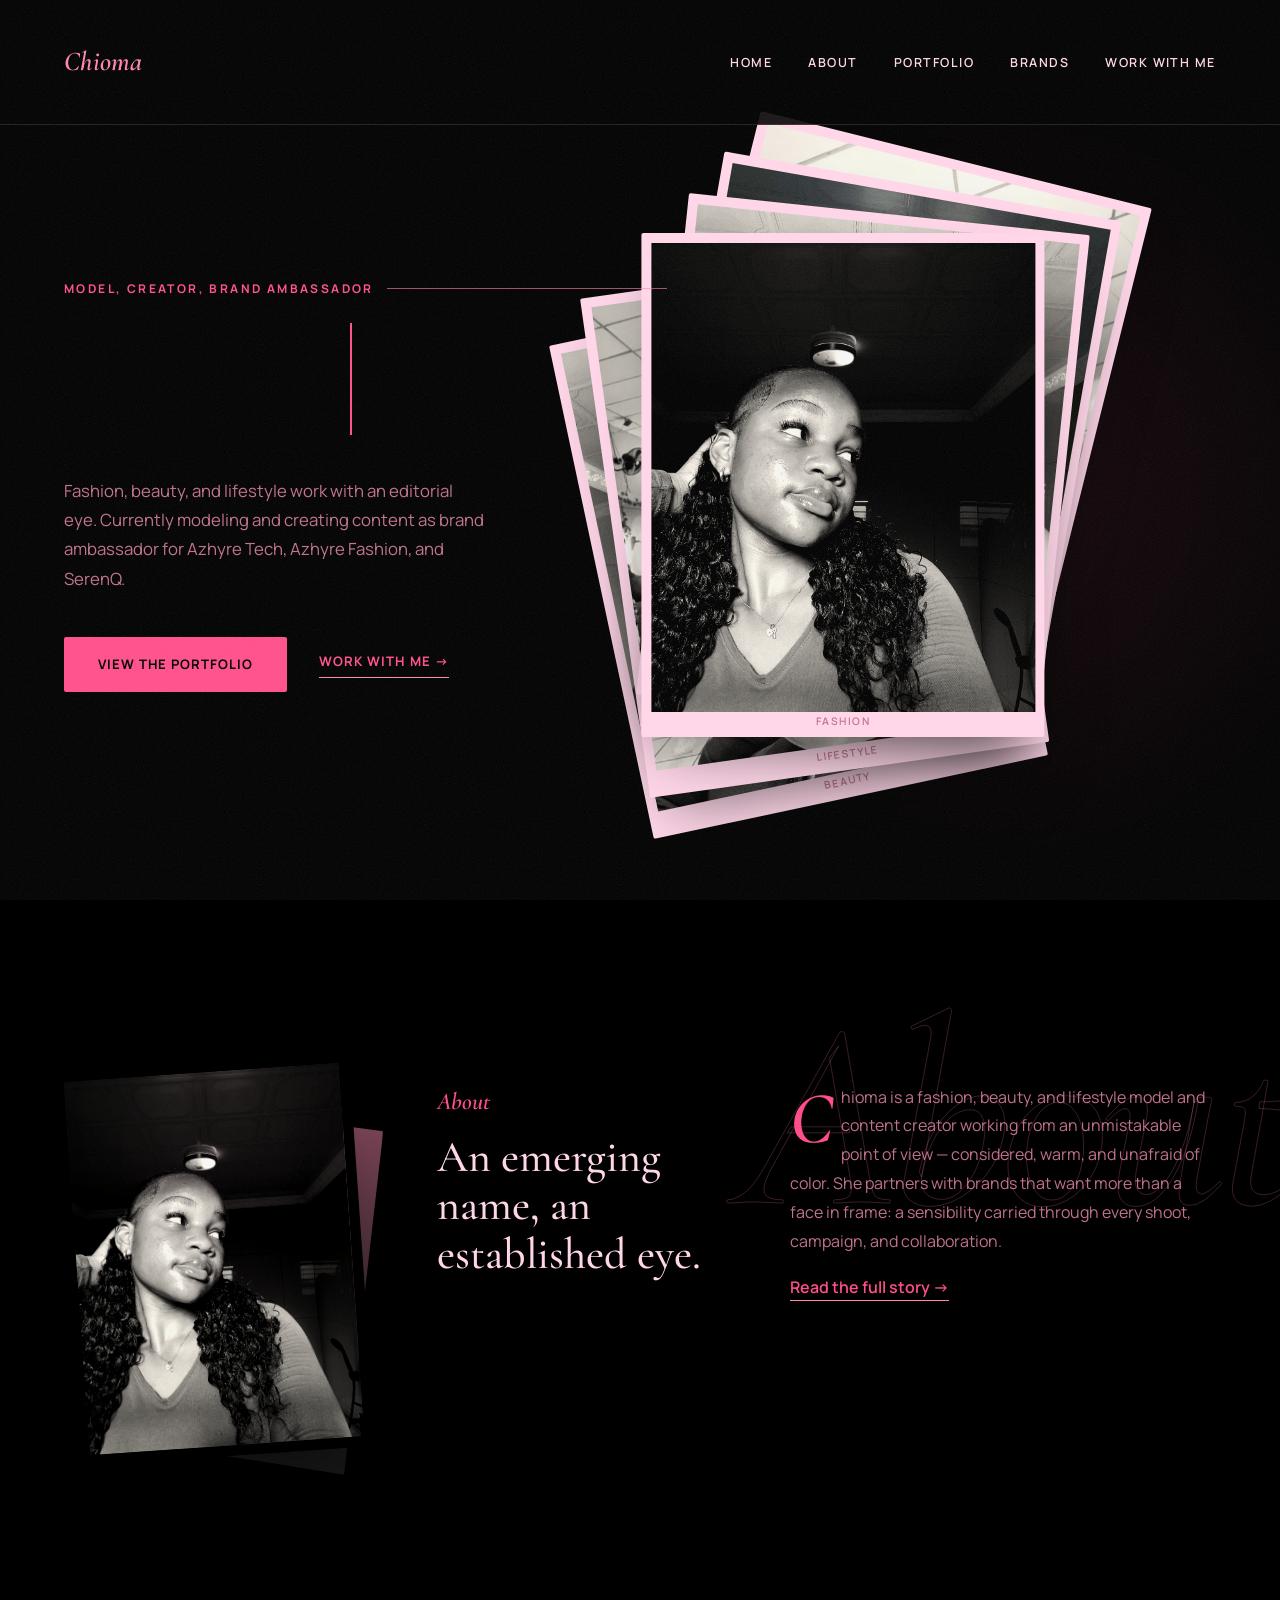
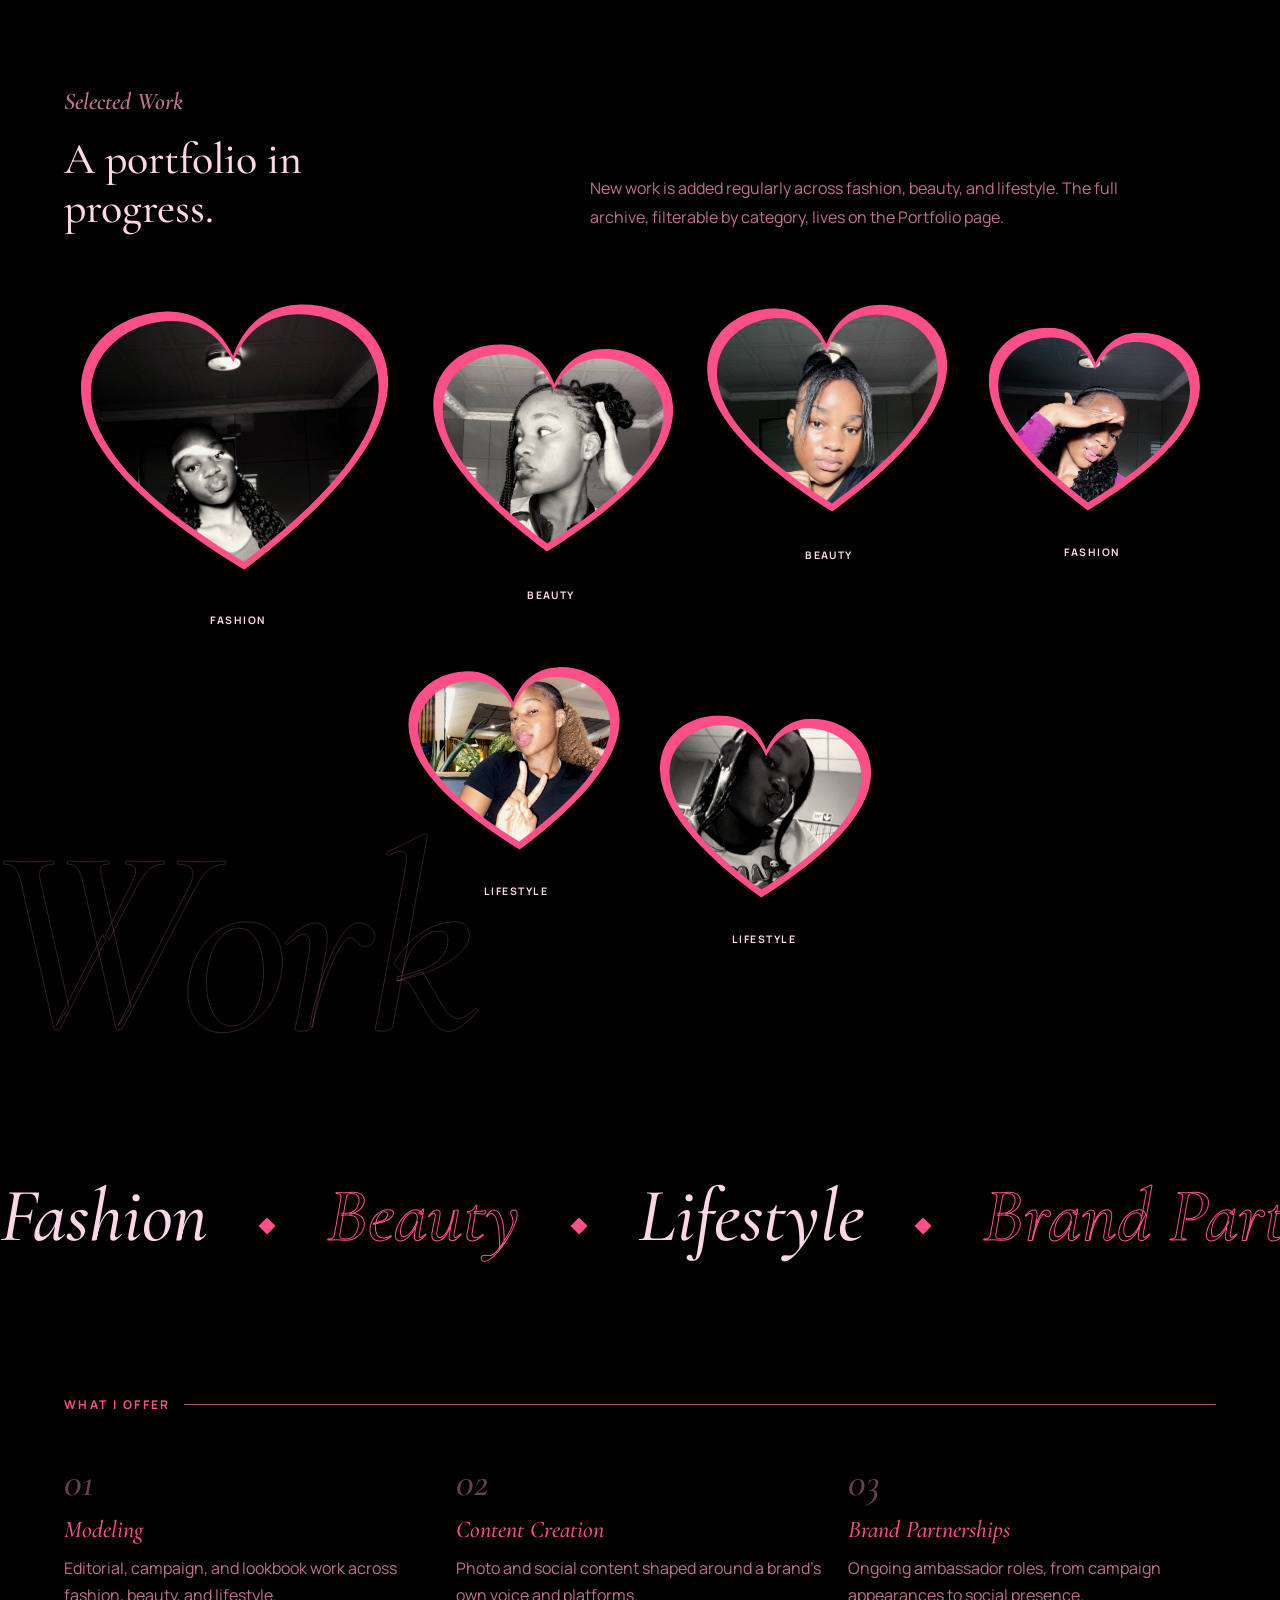
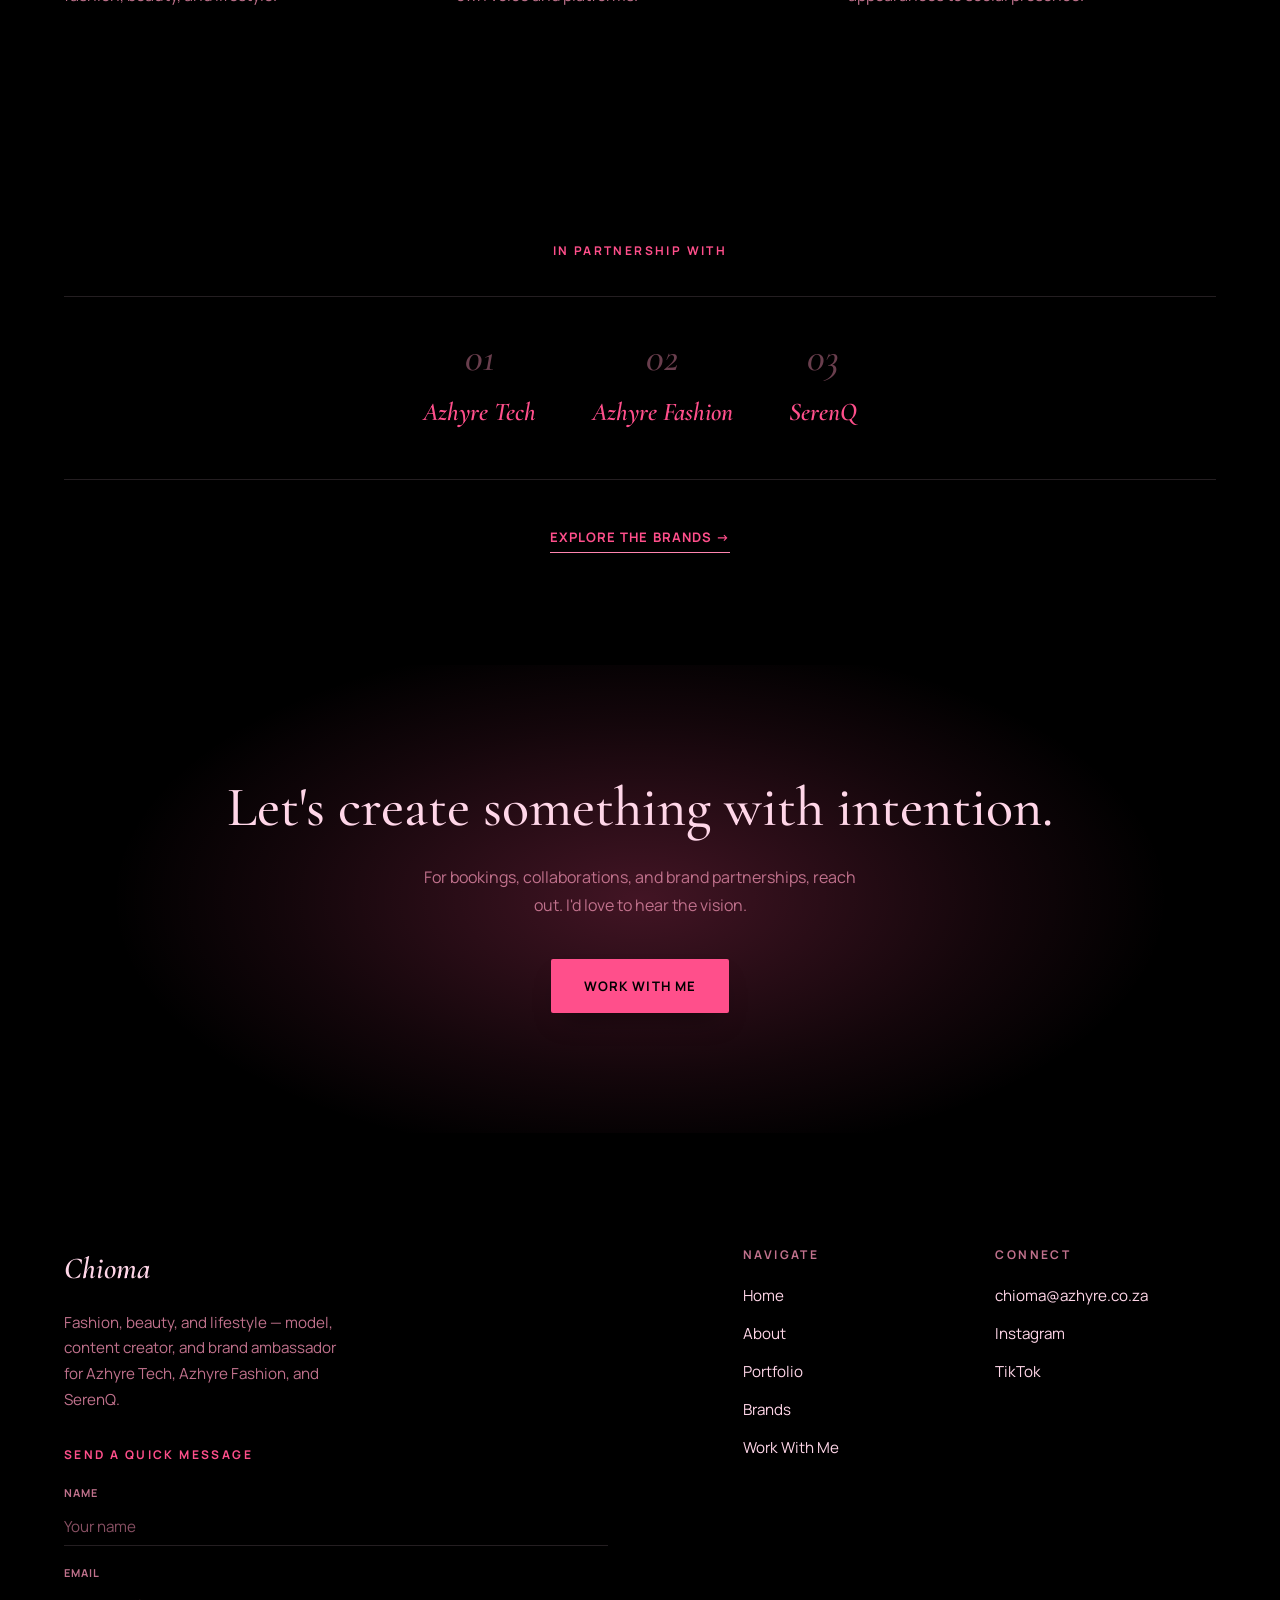
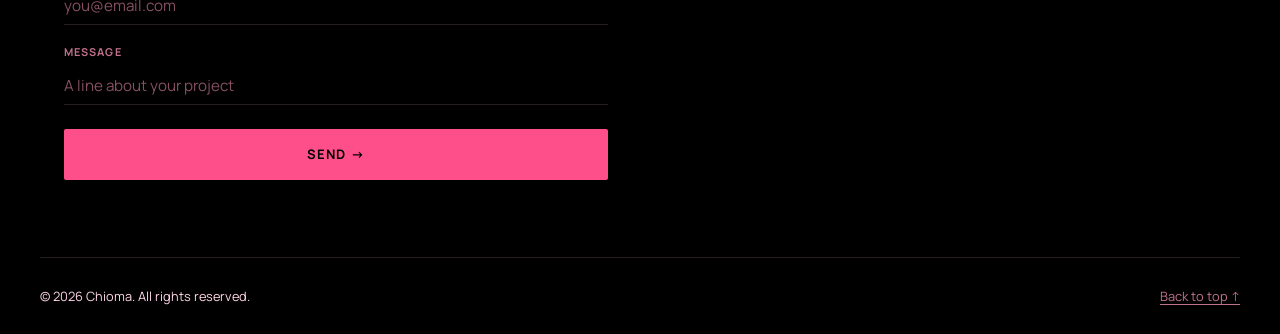
==== commit ce1846df: "Add first-visit intro, link previews, app icons, and brand galleries - Intro overlay shown once per " ====
--- a/index.html
+++ b/index.html
@@ -1,348 +1,384 @@
-<!DOCTYPE html>
-<html lang="en">
-<head>
-  <meta charset="UTF-8">
-  <meta name="viewport" content="width=device-width, initial-scale=1.0">
-  <title>Chioma | Home</title>
-  <meta name="description" content="Chioma: fashion, beauty, and lifestyle model and content creator, brand ambassador for Azhyre Tech, Azhyre Fashion, and SerenQ.">
-  <link rel="icon" href="images/icons/favicon.ico">
-  <link rel="preconnect" href="https://fonts.googleapis.com">
-  <link rel="preconnect" href="https://fonts.gstatic.com" crossorigin>
-  <link href="https://fonts.googleapis.com/css2?family=Cormorant+Garamond:ital,wght@0,500;0,600;1,500;1,600&family=Manrope:wght@400;500;600;700&display=swap" rel="stylesheet">
-  <link rel="stylesheet" href="css/style.css">
-  <link rel="stylesheet" href="css/responsive.css">
-</head>
-<body>
-  <!--
-    THESIS: A portfolio reads as one continuous cinematic reel shot
-    under one light, not a sequence of alternating light/dark website
-    sections stitched from unrelated snapshots.
-    OWN-WORLD: Persistent dark-noir ground (no white/blush breaks)
-    running through every page; every real photo passes through one
-    shared warm cinematic grade so mixed color/black-and-white source
-    shoots read as one deliberately graded body of work; dusty rose as
-    the single accent, carrying CTAs/links/active-states; featured
-    photos sit in a thick dark frame, not a hairline; the closing CTA
-    is the one full-bleed rose moment in an otherwise dark site.
-    Cormorant Garamond display, Manrope body, carried over unchanged.
-    STORY: A visitor lands inside Chioma's world immediately, scrolls
-    through full-bleed photo/text passages that never jar between
-    sections, and leaves with one unified impression of her work.
-    FIRST VIEWPORT: The swipeable/keyboard-navigable polaroid photo
-    stack (kept, not replaced, per direction confirmation) now sits on
-    the dark ground instead of blush, graded like every other photo.
-    FORM: Redesign fused from two real reference sites the user
-    pointed at directly (an actor-portfolio and a fashion-photographer
-    template) rather than a generated concept roll — see DESIGN.md's
-    Palette History for the full before/after and reasoning.
-  -->
-
-  <header>
-    <nav class="site-nav">
-      <div class="glass-ripples" aria-hidden="true"><span></span><span></span><span></span><span></span><span></span><span></span></div>
-      <div class="nav-inner container">
-        <a href="index.html" class="logo">Chioma</a>
-        <button class="nav-toggle" aria-label="Toggle navigation" aria-expanded="false">
-          <span class="nav-toggle-bar"></span>
-          <span class="nav-toggle-bar"></span>
-        </button>
-        <div class="nav-scrim"></div>
-        <div class="nav-collapse">
-          <div class="glass-ripples" aria-hidden="true"><span></span><span></span><span></span><span></span><span></span><span></span></div>
-          <ul>
-            <li><a href="index.html">Home</a></li>
-            <li><a href="about.html">About</a></li>
-            <li><a href="portfolio.html">Portfolio</a></li>
-            <li><a href="brands/index.html">Brands</a></li>
-            <li><a href="contact.html">Work With Me</a></li>
-          </ul>
-        </div>
-      </div>
-    </nav>
-  </header>
-
-  <main>
-    <!-- Hero -->
-    <section class="hero">
-      <p class="edition-line" aria-hidden="true">Portfolio Edition — 2026 — Fashion · Beauty · Lifestyle</p>
-      <div class="container hero-grid">
-        <div class="hero-copy">
-          <p class="kicker">Model, Creator, Brand Ambassador</p>
-          <h1 class="hero-title"><span class="typewriter">Chiom<span class="accent">a</span></span></h1>
-          <p class="hero-tagline">
-            Fashion, beauty, and lifestyle work with an editorial eye.
-            Currently modeling and creating content as brand ambassador
-            for Azhyre Tech, Azhyre Fashion, and SerenQ.
-          </p>
-          <div class="hero-actions">
-            <a href="portfolio.html" class="btn-primary">View the Portfolio</a>
-            <a href="contact.html" class="btn-secondary">Work With Me →</a>
-          </div>
-        </div>
-        <figure class="hero-visual">
-          <div class="polaroid-stack" data-polaroid-stack tabindex="0" role="group" aria-label="Photo stack — press Enter to reshuffle, or use the left and right arrow keys to browse">
-            <div class="polaroid-card" data-polaroid-card>
-              <img src="images/portfolio/fashion/fashion-01.jpg" alt="Fashion look: white cutout halter top and camel trousers, shot in a city park." draggable="false">
-              <span class="polaroid-caption">Fashion</span>
-            </div>
-            <div class="polaroid-card" data-polaroid-card>
-              <img src="images/portfolio/beauty/beauty-01.jpg" alt="Beauty portrait with braided hair, seated in front of a pink and white balloon backdrop." draggable="false">
-              <span class="polaroid-caption">Beauty</span>
-            </div>
-            <div class="polaroid-card" data-polaroid-card>
-              <img src="images/portfolio/lifestyle/lifestyle-01.jpg" alt="Lifestyle portrait smiling in a white cardigan, garden setting with mountains behind." draggable="false">
-              <span class="polaroid-caption">Lifestyle</span>
-            </div>
-            <div class="polaroid-card" data-polaroid-card>
-              <img src="images/portfolio/fashion/fashion-04.jpg" alt="Black and white fashion portrait in profile on a tree-lined avenue, wearing a white halter top and braids." draggable="false">
-              <span class="polaroid-caption">Fashion</span>
-            </div>
-            <div class="polaroid-card" data-polaroid-card>
-              <img src="images/portfolio/beauty/beauty-06.jpg" alt="Black and white mirror portrait in a hoodie, seated, looking directly at the camera." draggable="false">
-              <span class="polaroid-caption">Beauty</span>
-            </div>
-            <div class="polaroid-card" data-polaroid-card>
-              <img src="images/portfolio/lifestyle/lifestyle-03.jpg" alt="Candid lifestyle portrait laughing over the shoulder, oversized white top and jeans, garden setting." draggable="false">
-              <span class="polaroid-caption">Lifestyle</span>
-            </div>
-          </div>
-        </figure>
-      </div>
-    </section>
-
-    <!-- About teaser -->
-    <section class="about-teaser has-ghost">
-      <span class="ghost-word ghost-word--right" aria-hidden="true">About</span>
-      <div class="container about-grid">
-        <figure class="reveal">
-          <div class="page-header-photo-frame">
-            <div class="page-header-photo-back"></div>
-            <div class="page-header-photo">
-              <img data-header-photo src="images/portfolio/fashion/fashion-03.jpg" alt="Black and white fashion portrait facing the camera on a tree-lined avenue." loading="lazy">
-            </div>
-          </div>
-        </figure>
-        <div class="reveal">
-          <p class="section-kicker">About</p>
-          <h2>An emerging name, an established eye.</h2>
-        </div>
-        <div class="about-copy reveal">
-          <!-- Placeholder bio copy, written for Chioma to edit into her own words before launch -->
-          <p class="drop-cap">
-            Chioma is a fashion, beauty, and lifestyle model and content
-            creator working from an unmistakable point of view — considered,
-            warm, and unafraid of color. She partners with brands that want
-            more than a face in frame: a sensibility carried through every
-            shoot, campaign, and collaboration.
-          </p>
-          <a href="about.html" class="text-link">Read the full story →</a>
-        </div>
-      </div>
-    </section>
-
-    <!-- Portfolio teaser -->
-    <section class="work-teaser has-ghost">
-      <span class="ghost-word ghost-word--low" aria-hidden="true">Work</span>
-      <div class="container">
-        <div class="work-intro">
-          <div class="reveal">
-            <p class="section-kicker">Selected Work</p>
-            <h2>A portfolio in progress.</h2>
-          </div>
-          <p class="reveal">
-            New work is added regularly across fashion, beauty, and
-            lifestyle. The full archive, filterable by category, lives
-            on the Portfolio page.
-          </p>
-        </div>
-        <!-- Shared heart clip-path for every .work-panel-accent/.work-panel-photo
-             below. objectBoundingBox units so the same path scales to each
-             element's own box rather than a fixed pixel size — defined once
-             here since clip-path: url(#...) works by id regardless of where
-             the referencing element sits in the document. -->
-        <svg width="0" height="0" style="position: absolute;" aria-hidden="true">
-          <defs>
-            <clipPath id="heart-clip" clipPathUnits="objectBoundingBox">
-              <path d="M0.5,0.9 C0.2,0.68 0.02,0.47 0.02,0.28 C0.02,0.12 0.15,0.02 0.29,0.02 C0.39,0.02 0.46,0.08 0.5,0.18 C0.54,0.08 0.61,0.02 0.71,0.02 C0.85,0.02 0.98,0.12 0.98,0.28 C0.98,0.47 0.8,0.68 0.5,0.9 Z"></path>
-            </clipPath>
-          </defs>
-        </svg>
-        <div class="work-grid reveal">
-          <div class="work-panel work-panel--large">
-            <div class="work-panel-frame">
-              <div class="work-panel-accent"></div>
-              <div class="work-panel-photo">
-                <img src="images/portfolio/fashion/fashion-01.jpg" alt="Fashion look: white cutout halter top and camel trousers, shot in a city park." style="object-position: 50% 30%;">
-              </div>
-            </div>
-            <span class="work-tag">Fashion</span>
-          </div>
-          <div class="work-panel work-panel--a">
-            <div class="work-panel-frame">
-              <div class="work-panel-accent"></div>
-              <div class="work-panel-photo">
-                <img src="images/portfolio/beauty/beauty-02.jpg" alt="Beauty portrait, braided hair, balloon backdrop.">
-              </div>
-            </div>
-            <span class="work-tag">Beauty</span>
-          </div>
-          <div class="work-panel work-panel--b">
-            <div class="work-panel-frame">
-              <div class="work-panel-accent"></div>
-              <div class="work-panel-photo">
-                <img src="images/portfolio/lifestyle/lifestyle-01.jpg" alt="Lifestyle portrait smiling in a white cardigan, garden setting with mountains behind." style="object-position: center 70%;">
-              </div>
-            </div>
-            <span class="work-tag">Lifestyle</span>
-          </div>
-          <!-- Desktop-only extra hearts (see .work-panel--extra's ≤900px
-               hide rule in responsive.css) — a second photo per category,
-               so desktop gets a fuller floating cluster while mobile keeps
-               the original 3-heart scroll length. -->
-          <div class="work-panel work-panel--c work-panel--extra">
-            <div class="work-panel-frame">
-              <div class="work-panel-accent"></div>
-              <div class="work-panel-photo">
-                <img src="images/portfolio/fashion/fashion-05.jpg" alt="Black and white fashion portrait in a fitted dress, standing in an open dirt lot at dusk." style="object-position: center 40%;">
-              </div>
-            </div>
-            <span class="work-tag">Fashion</span>
-          </div>
-          <div class="work-panel work-panel--d work-panel--extra">
-            <div class="work-panel-frame">
-              <div class="work-panel-accent"></div>
-              <div class="work-panel-photo">
-                <img src="images/portfolio/beauty/beauty-01.jpg" alt="Beauty portrait with braided hair, seated in front of a pink and white balloon backdrop.">
-              </div>
-            </div>
-            <span class="work-tag">Beauty</span>
-          </div>
-          <div class="work-panel work-panel--e work-panel--extra">
-            <div class="work-panel-frame">
-              <div class="work-panel-accent"></div>
-              <div class="work-panel-photo">
-                <img src="images/portfolio/lifestyle/lifestyle-02.jpg" alt="Lifestyle portrait in a white cardigan and jeans, garden setting with mountains behind." style="object-position: center 65%;">
-              </div>
-            </div>
-            <span class="work-tag">Lifestyle</span>
-          </div>
-        </div>
-        <p class="work-cta reveal">
-          <a href="portfolio.html" class="btn-secondary">View the full portfolio →</a>
-        </p>
-      </div>
-    </section>
-
-    <!-- Type band: decorative running cover-lines between Selected Work and
-         What I Offer. aria-hidden — the words repeat content already on
-         the page, and the track is duplicated once so the loop is seamless. -->
-    <div class="marquee" aria-hidden="true">
-      <div class="marquee-track"><span>Fashion</span><span>Beauty</span><span>Lifestyle</span><span>Brand Partnerships</span><span>Content Creation</span><span>Fashion</span><span>Beauty</span><span>Lifestyle</span><span>Brand Partnerships</span><span>Content Creation</span></div>
-    </div>
-
-    <!-- Services -->
-    <section class="focus-section">
-      <div class="container">
-        <p class="kicker">What I Offer</p>
-        <div class="focus-list">
-          <div class="focus-item">
-            <h3>Modeling</h3>
-            <p>Editorial, campaign, and lookbook work across fashion, beauty, and lifestyle.</p>
-          </div>
-          <div class="focus-item">
-            <h3>Content Creation</h3>
-            <p>Photo and social content shaped around a brand's own voice and platforms.</p>
-          </div>
-          <div class="focus-item">
-            <h3>Brand Partnerships</h3>
-            <p>Ongoing ambassador roles, from campaign appearances to social presence.</p>
-          </div>
-        </div>
-      </div>
-    </section>
-
-    <!-- Brand strip -->
-    <section class="brand-strip">
-      <div class="container reveal">
-        <p class="kicker">In Partnership With</p>
-        <div class="brand-row">
-          <a href="brands/azhyre-tech.html"><span>Azhyre Tech</span></a>
-          <a href="brands/azhyre-fashion.html"><span>Azhyre Fashion</span></a>
-          <a href="brands/serenq.html"><span>SerenQ</span></a>
-        </div>
-        <p class="work-cta">
-          <a href="brands/index.html" class="btn-secondary">Explore the Brands →</a>
-        </p>
-      </div>
-    </section>
-
-    <!-- Closing CTA -->
-    <section class="cta-close">
-      <div class="container reveal">
-        <h2>Let's create something with intention.</h2>
-        <p>
-          For bookings, collaborations, and brand partnerships, reach
-          out. I'd love to hear the vision.
-        </p>
-        <a href="contact.html" class="btn-primary">Work With Me</a>
-      </div>
-    </section>
-  </main>
-
-  <footer class="site-footer">
-    <div class="container footer-top">
-      <div class="footer-contact">
-        <div class="footer-brand">
-          <a href="index.html" class="footer-wordmark">Chioma</a>
-          <p>Fashion, beauty, and lifestyle — model, content creator, and brand ambassador for Azhyre Tech, Azhyre Fashion, and SerenQ.</p>
-        </div>
-        <div class="footer-form-card">
-          <p class="footer-label">Send a Quick Message</p>
-          <form class="footer-form">
-            <div class="footer-form-field">
-              <label for="footer-name">Name</label>
-              <input type="text" id="footer-name" name="name" placeholder="Your name" required>
-            </div>
-            <div class="footer-form-field">
-              <label for="footer-email">Email</label>
-              <input type="email" id="footer-email" name="email" placeholder="you@email.com" required>
-            </div>
-            <div class="footer-form-field">
-              <label for="footer-message">Message</label>
-              <input type="text" id="footer-message" name="message" placeholder="A line about your project" required>
-            </div>
-            <button type="submit" class="btn-primary">Send →</button>
-          </form>
-          <p class="footer-form-note" aria-live="polite"></p>
-        </div>
-      </div>
-      <div class="footer-link-columns">
-        <div>
-          <p class="footer-label">Navigate</p>
-          <div class="footer-links">
-            <a href="index.html">Home</a>
-            <a href="about.html">About</a>
-            <a href="portfolio.html">Portfolio</a>
-            <a href="brands/index.html">Brands</a>
-            <a href="contact.html">Work With Me</a>
-          </div>
-        </div>
-        <div>
-          <p class="footer-label">Connect</p>
-          <div class="footer-links">
-            <a href="mailto:chioma@azhyre.co.za">chioma@azhyre.co.za</a>
-            <a href="https://www.instagram.com/itsschibaby">Instagram</a>
-            <a href="https://www.tiktok.com/@itssoma75">TikTok</a>
-          </div>
-        </div>
-      </div>
-    </div>
-    <div class="container footer-bottom">
-      <p>&copy; 2026 Chioma. All rights reserved.</p>
-      <a href="#">Back to top ↑</a>
-    </div>
-  </footer>
-
-  <script src="js/main.js"></script>
-</body>
-</html>
+<!DOCTYPE html>
+<html lang="en">
+<head>
+  <meta charset="UTF-8">
+  <meta name="viewport" content="width=device-width, initial-scale=1.0">
+  <title>Chioma | Home</title>
+  <meta name="description" content="Chioma: fashion, beauty, and lifestyle model and content creator, brand ambassador for Azhyre Tech, Azhyre Fashion, and SerenQ.">
+  <link rel="icon" href="images/icons/favicon.ico" sizes="any">
+  <link rel="apple-touch-icon" href="images/icons/apple-touch-icon.png">
+  <link rel="manifest" href="site.webmanifest">
+  <meta name="theme-color" content="#000000">
+
+  <!-- Link previews (WhatsApp, iMessage, Instagram, LinkedIn, X...).
+       Image URL must be absolute for scrapers. -->
+  <meta property="og:type" content="website">
+  <meta property="og:site_name" content="Chioma">
+  <meta property="og:title" content="Chioma | Home">
+  <meta property="og:description" content="Chioma: fashion, beauty, and lifestyle model and content creator, brand ambassador for Azhyre Tech, Azhyre Fashion, and SerenQ.">
+  <meta property="og:url" content="https://soma.azhyre.co.za/">
+  <meta property="og:image" content="https://soma.azhyre.co.za/images/og/og-cover.jpg">
+  <meta property="og:image:width" content="1200">
+  <meta property="og:image:height" content="630">
+  <meta property="og:image:alt" content="Chioma, model, creator, brand ambassador.">
+  <meta name="twitter:card" content="summary_large_image">
+  <link rel="preconnect" href="https://fonts.googleapis.com">
+  <link rel="preconnect" href="https://fonts.gstatic.com" crossorigin>
+  <link href="https://fonts.googleapis.com/css2?family=Cormorant+Garamond:ital,wght@0,500;0,600;1,500;1,600&family=Manrope:wght@400;500;600;700&display=swap" rel="stylesheet">
+  <link rel="stylesheet" href="css/style.css">
+  <link rel="stylesheet" href="css/responsive.css">
+  <!-- First-visit intro: decided here, before first paint, so the
+       homepage never flashes before the cover. Shown once per browser,
+       skipped under reduced motion, and lifted on a timer by this
+       script itself — so it clears even if main.js fails to load. -->
+  <script>
+    (function () {
+      try {
+        if (localStorage.getItem('chioma-intro-seen')) return;
+        if (window.matchMedia('(prefers-reduced-motion: reduce)').matches) return;
+        localStorage.setItem('chioma-intro-seen', '1');
+      } catch (e) { return; }
+      var root = document.documentElement;
+      root.classList.add('show-intro');
+      window.setTimeout(function () { root.classList.remove('show-intro'); }, 2300);
+    })();
+  </script>
+</head>
+<body>
+  <div class="site-intro" aria-hidden="true">
+    <span class="site-intro-mark">C</span>
+    <span class="site-intro-line">Portfolio Edition — 2026</span>
+  </div>
+  <!--
+    THESIS: A portfolio reads as one continuous cinematic reel shot
+    under one light, not a sequence of alternating light/dark website
+    sections stitched from unrelated snapshots.
+    OWN-WORLD: Persistent dark-noir ground (no white/blush breaks)
+    running through every page; every real photo passes through one
+    shared warm cinematic grade so mixed color/black-and-white source
+    shoots read as one deliberately graded body of work; dusty rose as
+    the single accent, carrying CTAs/links/active-states; featured
+    photos sit in a thick dark frame, not a hairline; the closing CTA
+    is the one full-bleed rose moment in an otherwise dark site.
+    Cormorant Garamond display, Manrope body, carried over unchanged.
+    STORY: A visitor lands inside Chioma's world immediately, scrolls
+    through full-bleed photo/text passages that never jar between
+    sections, and leaves with one unified impression of her work.
+    FIRST VIEWPORT: The swipeable/keyboard-navigable polaroid photo
+    stack (kept, not replaced, per direction confirmation) now sits on
+    the dark ground instead of blush, graded like every other photo.
+    FORM: Redesign fused from two real reference sites the user
+    pointed at directly (an actor-portfolio and a fashion-photographer
+    template) rather than a generated concept roll — see DESIGN.md's
+    Palette History for the full before/after and reasoning.
+  -->
+
+  <header>
+    <nav class="site-nav">
+      <div class="glass-ripples" aria-hidden="true"><span></span><span></span><span></span><span></span><span></span><span></span></div>
+      <div class="nav-inner container">
+        <a href="index.html" class="logo">Chioma</a>
+        <button class="nav-toggle" aria-label="Toggle navigation" aria-expanded="false">
+          <span class="nav-toggle-bar"></span>
+          <span class="nav-toggle-bar"></span>
+        </button>
+        <div class="nav-scrim"></div>
+        <div class="nav-collapse">
+          <div class="glass-ripples" aria-hidden="true"><span></span><span></span><span></span><span></span><span></span><span></span></div>
+          <ul>
+            <li><a href="index.html">Home</a></li>
+            <li><a href="about.html">About</a></li>
+            <li><a href="portfolio.html">Portfolio</a></li>
+            <li><a href="brands/index.html">Brands</a></li>
+            <li><a href="contact.html">Work With Me</a></li>
+          </ul>
+        </div>
+      </div>
+    </nav>
+  </header>
+
+  <main>
+    <!-- Hero -->
+    <section class="hero">
+      <p class="edition-line" aria-hidden="true">Portfolio Edition — 2026 — Fashion · Beauty · Lifestyle</p>
+      <div class="container hero-grid">
+        <div class="hero-copy">
+          <p class="kicker">Model, Creator, Brand Ambassador</p>
+          <h1 class="hero-title"><span class="typewriter">Chiom<span class="accent">a</span></span></h1>
+          <p class="hero-tagline">
+            Fashion, beauty, and lifestyle work with an editorial eye.
+            Currently modeling and creating content as brand ambassador
+            for Azhyre Tech, Azhyre Fashion, and SerenQ.
+          </p>
+          <div class="hero-actions">
+            <a href="portfolio.html" class="btn-primary">View the Portfolio</a>
+            <a href="contact.html" class="btn-secondary">Work With Me →</a>
+          </div>
+        </div>
+        <figure class="hero-visual">
+          <div class="polaroid-stack" data-polaroid-stack tabindex="0" role="group" aria-label="Photo stack — press Enter to reshuffle, or use the left and right arrow keys to browse">
+            <div class="polaroid-card" data-polaroid-card>
+              <img src="images/portfolio/fashion/fashion-01.jpg" alt="Fashion look: white cutout halter top and camel trousers, shot in a city park." draggable="false">
+              <span class="polaroid-caption">Fashion</span>
+            </div>
+            <div class="polaroid-card" data-polaroid-card>
+              <img src="images/portfolio/beauty/beauty-01.jpg" alt="Beauty portrait with braided hair, seated in front of a pink and white balloon backdrop." draggable="false">
+              <span class="polaroid-caption">Beauty</span>
+            </div>
+            <div class="polaroid-card" data-polaroid-card>
+              <img src="images/portfolio/lifestyle/lifestyle-01.jpg" alt="Lifestyle portrait smiling in a white cardigan, garden setting with mountains behind." draggable="false">
+              <span class="polaroid-caption">Lifestyle</span>
+            </div>
+            <div class="polaroid-card" data-polaroid-card>
+              <img src="images/portfolio/fashion/fashion-04.jpg" alt="Black and white fashion portrait in profile on a tree-lined avenue, wearing a white halter top and braids." draggable="false">
+              <span class="polaroid-caption">Fashion</span>
+            </div>
+            <div class="polaroid-card" data-polaroid-card>
+              <img src="images/portfolio/beauty/beauty-06.jpg" alt="Black and white mirror portrait in a hoodie, seated, looking directly at the camera." draggable="false">
+              <span class="polaroid-caption">Beauty</span>
+            </div>
+            <div class="polaroid-card" data-polaroid-card>
+              <img src="images/portfolio/lifestyle/lifestyle-03.jpg" alt="Candid lifestyle portrait laughing over the shoulder, oversized white top and jeans, garden setting." draggable="false">
+              <span class="polaroid-caption">Lifestyle</span>
+            </div>
+          </div>
+        </figure>
+      </div>
+    </section>
+
+    <!-- About teaser -->
+    <section class="about-teaser has-ghost">
+      <span class="ghost-word ghost-word--right" aria-hidden="true">About</span>
+      <div class="container about-grid">
+        <figure class="reveal">
+          <div class="page-header-photo-frame">
+            <div class="page-header-photo-back"></div>
+            <div class="page-header-photo">
+              <img data-header-photo src="images/portfolio/fashion/fashion-03.jpg" alt="Black and white fashion portrait facing the camera on a tree-lined avenue." loading="lazy">
+            </div>
+          </div>
+        </figure>
+        <div class="reveal">
+          <p class="section-kicker">About</p>
+          <h2>An emerging name, an established eye.</h2>
+        </div>
+        <div class="about-copy reveal">
+          <!-- Placeholder bio copy, written for Chioma to edit into her own words before launch -->
+          <p class="drop-cap">
+            Chioma is a fashion, beauty, and lifestyle model and content
+            creator working from an unmistakable point of view — considered,
+            warm, and unafraid of color. She partners with brands that want
+            more than a face in frame: a sensibility carried through every
+            shoot, campaign, and collaboration.
+          </p>
+          <a href="about.html" class="text-link">Read the full story →</a>
+        </div>
+      </div>
+    </section>
+
+    <!-- Portfolio teaser -->
+    <section class="work-teaser has-ghost">
+      <span class="ghost-word ghost-word--low" aria-hidden="true">Work</span>
+      <div class="container">
+        <div class="work-intro">
+          <div class="reveal">
+            <p class="section-kicker">Selected Work</p>
+            <h2>A portfolio in progress.</h2>
+          </div>
+          <p class="reveal">
+            New work is added regularly across fashion, beauty, and
+            lifestyle. The full archive, filterable by category, lives
+            on the Portfolio page.
+          </p>
+        </div>
+        <!-- Shared heart clip-path for every .work-panel-accent/.work-panel-photo
+             below. objectBoundingBox units so the same path scales to each
+             element's own box rather than a fixed pixel size — defined once
+             here since clip-path: url(#...) works by id regardless of where
+             the referencing element sits in the document. -->
+        <svg width="0" height="0" style="position: absolute;" aria-hidden="true">
+          <defs>
+            <clipPath id="heart-clip" clipPathUnits="objectBoundingBox">
+              <path d="M0.5,0.9 C0.2,0.68 0.02,0.47 0.02,0.28 C0.02,0.12 0.15,0.02 0.29,0.02 C0.39,0.02 0.46,0.08 0.5,0.18 C0.54,0.08 0.61,0.02 0.71,0.02 C0.85,0.02 0.98,0.12 0.98,0.28 C0.98,0.47 0.8,0.68 0.5,0.9 Z"></path>
+            </clipPath>
+          </defs>
+        </svg>
+        <div class="work-grid reveal">
+          <div class="work-panel work-panel--large">
+            <div class="work-panel-frame">
+              <div class="work-panel-accent"></div>
+              <div class="work-panel-photo">
+                <img src="images/portfolio/fashion/fashion-01.jpg" alt="Fashion look: white cutout halter top and camel trousers, shot in a city park." style="object-position: 50% 30%;">
+              </div>
+            </div>
+            <span class="work-tag">Fashion</span>
+          </div>
+          <div class="work-panel work-panel--a">
+            <div class="work-panel-frame">
+              <div class="work-panel-accent"></div>
+              <div class="work-panel-photo">
+                <img src="images/portfolio/beauty/beauty-02.jpg" alt="Beauty portrait, braided hair, balloon backdrop.">
+              </div>
+            </div>
+            <span class="work-tag">Beauty</span>
+          </div>
+          <div class="work-panel work-panel--b">
+            <div class="work-panel-frame">
+              <div class="work-panel-accent"></div>
+              <div class="work-panel-photo">
+                <img src="images/portfolio/lifestyle/lifestyle-01.jpg" alt="Lifestyle portrait smiling in a white cardigan, garden setting with mountains behind." style="object-position: center 70%;">
+              </div>
+            </div>
+            <span class="work-tag">Lifestyle</span>
+          </div>
+          <!-- Desktop-only extra hearts (see .work-panel--extra's ≤900px
+               hide rule in responsive.css) — a second photo per category,
+               so desktop gets a fuller floating cluster while mobile keeps
+               the original 3-heart scroll length. -->
+          <div class="work-panel work-panel--c work-panel--extra">
+            <div class="work-panel-frame">
+              <div class="work-panel-accent"></div>
+              <div class="work-panel-photo">
+                <img src="images/portfolio/fashion/fashion-05.jpg" alt="Black and white fashion portrait in a fitted dress, standing in an open dirt lot at dusk." style="object-position: center 40%;">
+              </div>
+            </div>
+            <span class="work-tag">Fashion</span>
+          </div>
+          <div class="work-panel work-panel--d work-panel--extra">
+            <div class="work-panel-frame">
+              <div class="work-panel-accent"></div>
+              <div class="work-panel-photo">
+                <img src="images/portfolio/beauty/beauty-01.jpg" alt="Beauty portrait with braided hair, seated in front of a pink and white balloon backdrop.">
+              </div>
+            </div>
+            <span class="work-tag">Beauty</span>
+          </div>
+          <div class="work-panel work-panel--e work-panel--extra">
+            <div class="work-panel-frame">
+              <div class="work-panel-accent"></div>
+              <div class="work-panel-photo">
+                <img src="images/portfolio/lifestyle/lifestyle-02.jpg" alt="Lifestyle portrait in a white cardigan and jeans, garden setting with mountains behind." style="object-position: center 65%;">
+              </div>
+            </div>
+            <span class="work-tag">Lifestyle</span>
+          </div>
+        </div>
+        <p class="work-cta reveal">
+          <a href="portfolio.html" class="btn-secondary">View the full portfolio →</a>
+        </p>
+      </div>
+    </section>
+
+    <!-- Type band: decorative running cover-lines between Selected Work and
+         What I Offer. aria-hidden — the words repeat content already on
+         the page, and the track is duplicated once so the loop is seamless. -->
+    <div class="marquee" aria-hidden="true">
+      <div class="marquee-track"><span>Fashion</span><span>Beauty</span><span>Lifestyle</span><span>Brand Partnerships</span><span>Content Creation</span><span>Fashion</span><span>Beauty</span><span>Lifestyle</span><span>Brand Partnerships</span><span>Content Creation</span></div>
+    </div>
+
+    <!-- Services -->
+    <section class="focus-section">
+      <div class="container">
+        <p class="kicker">What I Offer</p>
+        <div class="focus-list">
+          <div class="focus-item">
+            <h3>Modeling</h3>
+            <p>Editorial, campaign, and lookbook work across fashion, beauty, and lifestyle.</p>
+          </div>
+          <div class="focus-item">
+            <h3>Content Creation</h3>
+            <p>Photo and social content shaped around a brand's own voice and platforms.</p>
+          </div>
+          <div class="focus-item">
+            <h3>Brand Partnerships</h3>
+            <p>Ongoing ambassador roles, from campaign appearances to social presence.</p>
+          </div>
+        </div>
+      </div>
+    </section>
+
+    <!-- Brand strip -->
+    <section class="brand-strip">
+      <div class="container reveal">
+        <p class="kicker">In Partnership With</p>
+        <div class="brand-row">
+          <a href="brands/azhyre-tech.html"><span>Azhyre Tech</span></a>
+          <a href="brands/azhyre-fashion.html"><span>Azhyre Fashion</span></a>
+          <a href="brands/serenq.html"><span>SerenQ</span></a>
+        </div>
+        <p class="work-cta">
+          <a href="brands/index.html" class="btn-secondary">Explore the Brands →</a>
+        </p>
+      </div>
+    </section>
+
+    <!-- Closing CTA -->
+    <section class="cta-close">
+      <div class="container reveal">
+        <h2>Let's create something with intention.</h2>
+        <p>
+          For bookings, collaborations, and brand partnerships, reach
+          out. I'd love to hear the vision.
+        </p>
+        <a href="contact.html" class="btn-primary">Work With Me</a>
+      </div>
+    </section>
+  </main>
+
+  <footer class="site-footer">
+    <div class="container footer-top">
+      <div class="footer-contact">
+        <div class="footer-brand">
+          <a href="index.html" class="footer-wordmark">Chioma</a>
+          <p>Fashion, beauty, and lifestyle — model, content creator, and brand ambassador for Azhyre Tech, Azhyre Fashion, and SerenQ.</p>
+        </div>
+        <div class="footer-form-card">
+          <p class="footer-label">Send a Quick Message</p>
+          <form class="footer-form">
+            <div class="footer-form-field">
+              <label for="footer-name">Name</label>
+              <input type="text" id="footer-name" name="name" placeholder="Your name" required>
+            </div>
+            <div class="footer-form-field">
+              <label for="footer-email">Email</label>
+              <input type="email" id="footer-email" name="email" placeholder="you@email.com" required>
+            </div>
+            <div class="footer-form-field">
+              <label for="footer-message">Message</label>
+              <input type="text" id="footer-message" name="message" placeholder="A line about your project" required>
+            </div>
+            <button type="submit" class="btn-primary">Send →</button>
+          </form>
+          <p class="footer-form-note" aria-live="polite"></p>
+        </div>
+      </div>
+      <div class="footer-link-columns">
+        <div>
+          <p class="footer-label">Navigate</p>
+          <div class="footer-links">
+            <a href="index.html">Home</a>
+            <a href="about.html">About</a>
+            <a href="portfolio.html">Portfolio</a>
+            <a href="brands/index.html">Brands</a>
+            <a href="contact.html">Work With Me</a>
+          </div>
+        </div>
+        <div>
+          <p class="footer-label">Connect</p>
+          <div class="footer-links">
+            <a href="mailto:chioma@azhyre.co.za">chioma@azhyre.co.za</a>
+            <a href="https://www.instagram.com/itsschibaby">Instagram</a>
+            <a href="https://www.tiktok.com/@itssoma75">TikTok</a>
+          </div>
+        </div>
+      </div>
+    </div>
+    <div class="container footer-bottom">
+      <p>&copy; 2026 Chioma. All rights reserved.</p>
+      <a href="#">Back to top ↑</a>
+    </div>
+  </footer>
+
+  <script src="js/main.js"></script>
+</body>
+</html>
--- a/css/style.css
+++ b/css/style.css
@@ -13,10 +13,36 @@
   navigation: auto;
 }
 
-::view-transition-old(root),
+/* Page turn (Oct 2026): the outgoing page swings away to the left on
+   its spine and fades, the incoming one slides in from the right — a
+   magazine page turning rather than a plain crossfade. The header has
+   its own transition name so the nav holds still while the page turns
+   beneath it. */
+::view-transition-old(root) {
+  animation: page-turn-out 0.5s cubic-bezier(0.55, 0, 0.75, 0.2) both;
+  transform-origin: left center;
+}
+
 ::view-transition-new(root) {
-  animation-duration: 0.4s;
-  animation-timing-function: cubic-bezier(0.16, 1, 0.3, 1);
+  animation: page-turn-in 0.65s cubic-bezier(0.16, 1, 0.3, 1) 0.12s both;
+}
+
+header {
+  view-transition-name: site-header;
+}
+
+@keyframes page-turn-out {
+  to {
+    opacity: 0;
+    transform: perspective(1800px) rotateY(10deg) translateX(-5%);
+  }
+}
+
+@keyframes page-turn-in {
+  from {
+    opacity: 0;
+    transform: translateX(6%);
+  }
 }
 
 /* Oct 2026 redesign — persistent dark world (was white/blush, dark
@@ -642,6 +668,61 @@
 }
 
 /* ==========================================================================
+   First-visit intro (homepage only) — the issue's cover: a pink italic
+   "C" inks in on black with an edition line beneath, then the cover
+   lifts to reveal the homepage. Shown/hidden purely by the
+   .show-intro class the inline <head> script in index.html manages;
+   main.js only adds tap-to-skip. While it's up, the hero's own entrance
+   animations are paused so they play for real once the cover lifts.
+   ========================================================================== */
+
+.site-intro {
+  position: fixed;
+  inset: 0;
+  z-index: 800;
+  display: grid;
+  place-content: center;
+  justify-items: center;
+  gap: 1.25rem;
+  background: var(--color-bg);
+  opacity: 0;
+  visibility: hidden;
+  transition: opacity 0.8s var(--ease-out-expo), visibility 0s linear 0.8s;
+  cursor: pointer;
+}
+
+.show-intro .site-intro {
+  opacity: 1;
+  visibility: visible;
+  transition: none;
+}
+
+.site-intro-mark {
+  font-family: var(--font-heading);
+  font-style: italic;
+  font-weight: 600;
+  font-size: clamp(9rem, 32vw, 15rem);
+  line-height: 0.8;
+  color: var(--color-accent);
+  animation: ink-reveal 1s var(--ease-out-expo) both 0.15s;
+}
+
+.site-intro-line {
+  font-family: var(--font-body);
+  font-size: 0.7rem;
+  font-weight: 700;
+  letter-spacing: 0.32em;
+  text-transform: uppercase;
+  color: var(--color-ink-soft);
+  animation: fade-up 0.8s var(--ease-out-expo) both 0.7s;
+}
+
+.show-intro .hero,
+.show-intro .hero * {
+  animation-play-state: paused !important;
+}
+
+/* ==========================================================================
    Hero
    ========================================================================== */
 
@@ -1711,9 +1792,18 @@
   box-shadow: 0 0 0 1px rgba(255, 214, 232, 0.18);
 }
 
-.gallery-tile .swatch {
+.gallery-tile .swatch,
+.gallery-tile img {
   position: absolute;
   inset: 0;
+}
+
+/* Real campaign photos (buildBrandGallery in main.js) replace the
+   swatches once a brand's images/brands/<page>/ folder has any. */
+.gallery-tile img {
+  width: 100%;
+  height: 100%;
+  object-fit: cover;
 }
 
 .gallery-tile::after {
@@ -2275,7 +2365,8 @@
   border-radius: 2px;
   position: relative;
   overflow: hidden;
-  box-shadow: 0 50px 90px -30px rgba(0, 0, 0, 0.65);
+  touch-action: pan-y;  /* horizontal drags are ours (swipe to step) */
+  user-select: none;
 }
 
 .lightbox-panel::before {
@@ -2294,19 +2385,109 @@
   inset: 0;
   width: 100%;
   height: 100%;
-  object-fit: cover;
+  /* Whole photo, never cropped — the viewer is where you go to see
+     what the grid tiles cut off. Letterboxes onto the dark backdrop. */
+  object-fit: contain;
+  transition: opacity 0.45s var(--ease-out-expo), translate 0.45s var(--ease-out-expo);
+}
+
+/* Stepping: the new photo slides in from the side you're heading
+   toward while the old one slides out the other way (--from/--to set
+   in main.js from the step direction). */
+.lightbox-panel img.is-entering {
+  opacity: 0;
+  translate: var(--from, 0) 0;
+  transition: none;
+}
+
+.lightbox-panel img.is-leaving {
+  opacity: 0;
+  translate: var(--to, 0) 0;
 }
 
 .lightbox-panel .work-tag {
+  /* Positioned so it paints above the (absolutely positioned) photo. */
+  position: absolute;
+  top: 0.9rem;
+  left: 0.9rem;
+  z-index: 1;
   color: var(--color-ink);
-  background: rgba(0, 0, 0, 0.4);
+  background: rgba(0, 0, 0, 0.55);
+}
+
+.lightbox-meta {
+  margin-top: 1rem;
+  text-align: center;
+}
+
+/* Film-negative frame counter — same register as the grid's 01A marks. */
+.lightbox-counter {
+  font-family: var(--font-body);
+  font-size: 0.7rem;
+  font-weight: 700;
+  letter-spacing: 0.24em;
+  color: var(--color-accent);
+  margin-bottom: 0.4rem;
 }
 
 .lightbox-caption {
-  margin-top: 1rem;
   font-size: 0.8rem;
   color: var(--color-ink);
-  text-align: center;
+}
+
+.lightbox-nav {
+  position: absolute;
+  top: calc(50% - 1.5rem);
+  width: 3rem;
+  height: 3rem;
+  display: grid;
+  place-items: center;
+  font-family: var(--font-heading);
+  font-size: 2.6rem;
+  line-height: 1;
+  color: var(--color-ink);
+  background: none;
+  border: none;
+  border-radius: 100px;
+  cursor: pointer;
+  transition: color 0.3s var(--ease-out-expo), translate 0.3s var(--ease-out-expo);
+}
+
+.lightbox-nav:hover {
+  color: var(--color-accent);
+}
+
+.lightbox-nav--prev {
+  left: -4.5rem;
+}
+
+.lightbox-nav--next {
+  right: -4.5rem;
+}
+
+.lightbox-nav--prev:hover {
+  translate: -4px 0;
+}
+
+.lightbox-nav--next:hover {
+  translate: 4px 0;
+}
+
+/* No room outside the panel on phones — the arrows sit over its edges
+   on a dark disc instead (swipe works too). */
+@media (max-width: 900px) {
+  .lightbox-nav {
+    background: rgba(0, 0, 0, 0.45);
+    font-size: 2.2rem;
+  }
+
+  .lightbox-nav--prev {
+    left: 0.5rem;
+  }
+
+  .lightbox-nav--next {
+    right: 0.5rem;
+  }
 }
 
 .lightbox-close {
@@ -2366,7 +2547,8 @@
 }
 
 .portfolio-item,
-.lightbox-close {
+.lightbox-close,
+.lightbox-nav {
   --ripple-color: rgba(255, 214, 232, 0.35);
 }
 
@@ -2419,6 +2601,10 @@
     animation: none !important;
   }
 
+  .site-intro {
+    display: none;
+  }
+
   .lightbox-content,
   .lightbox-close:hover {
     transition: none;
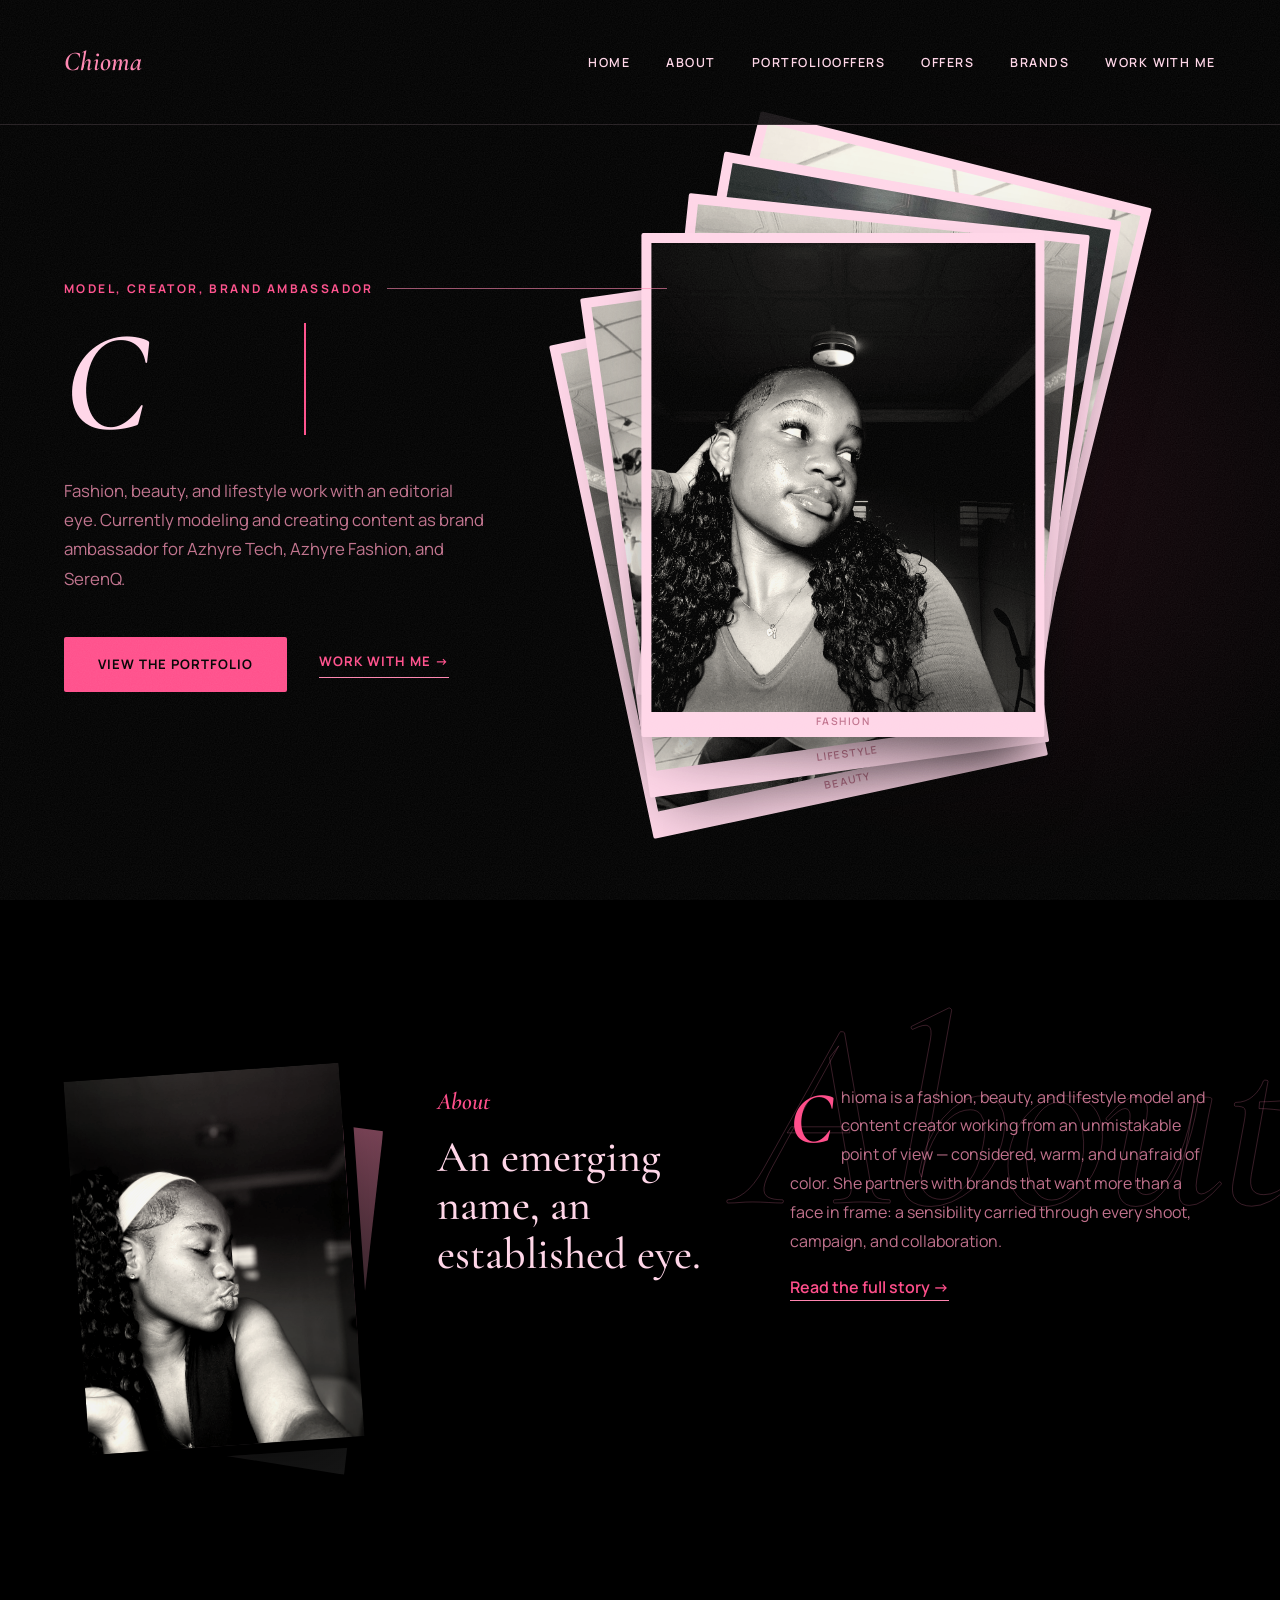
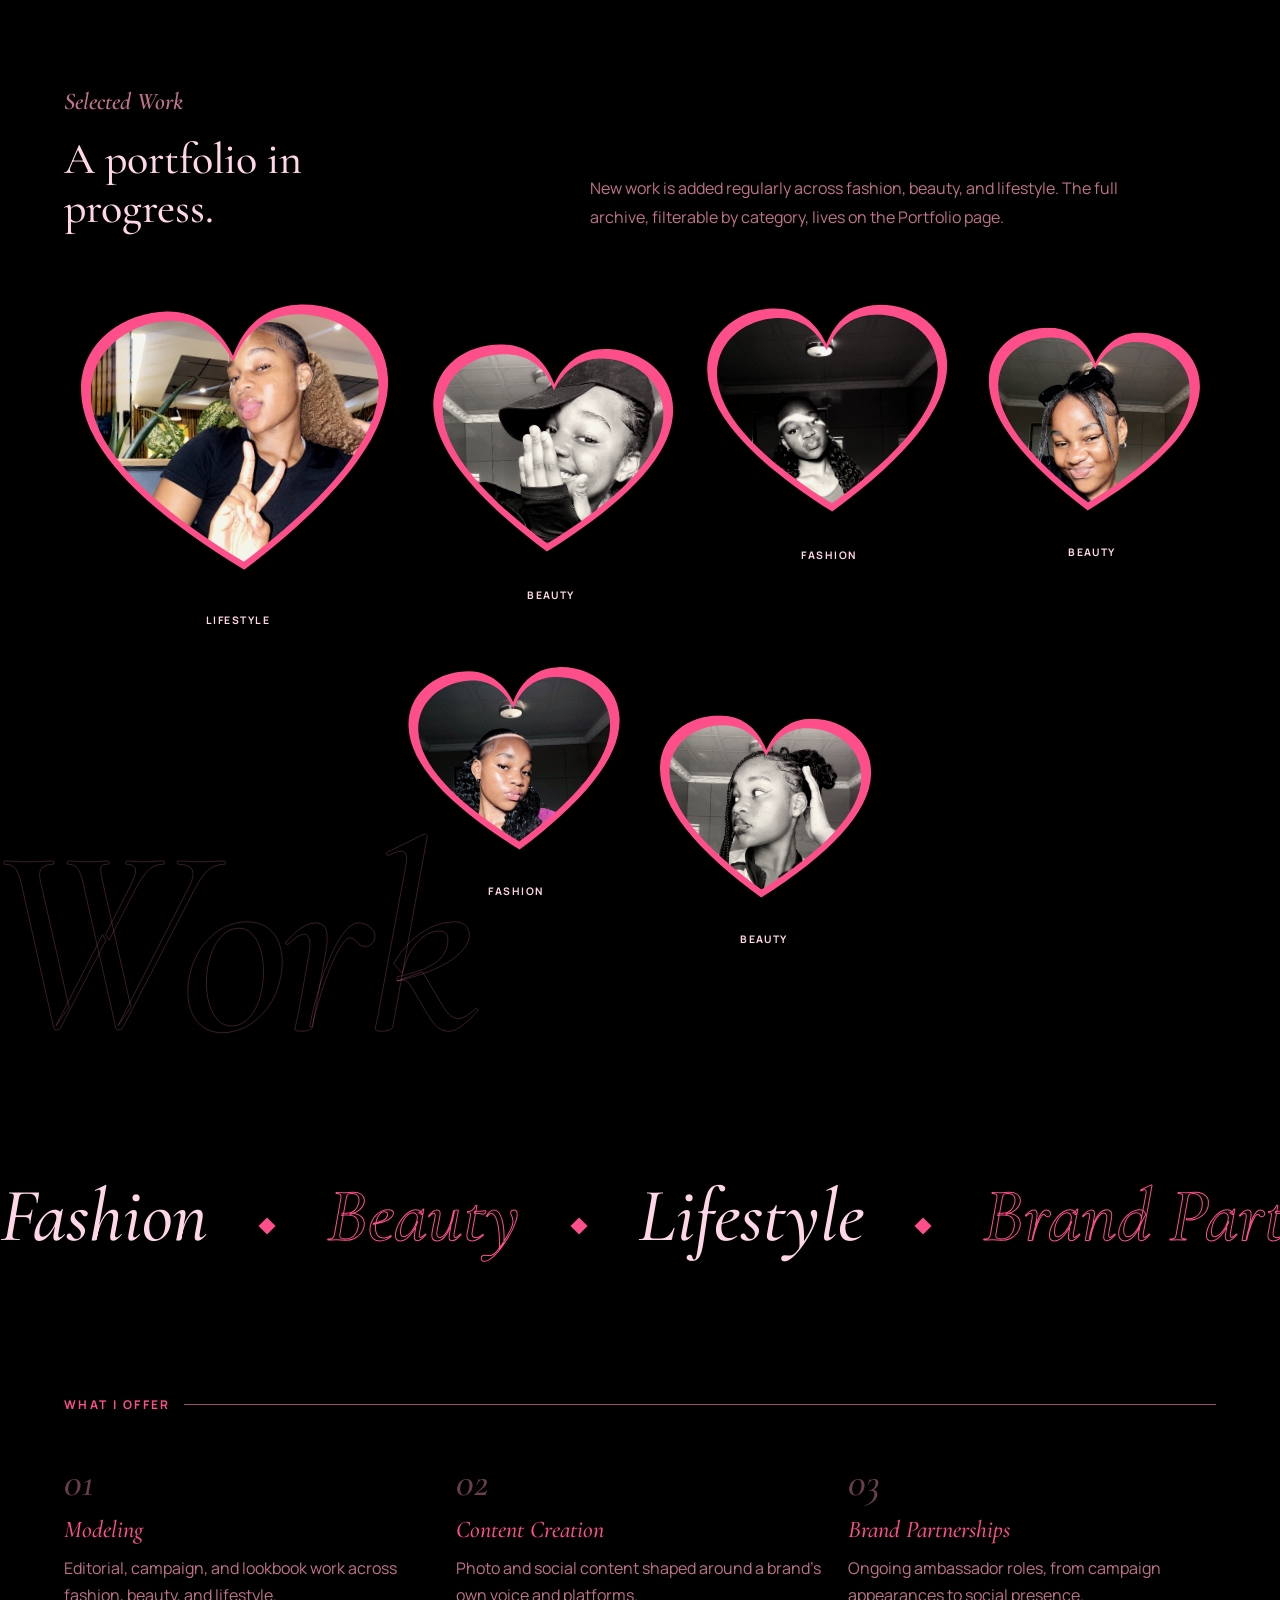
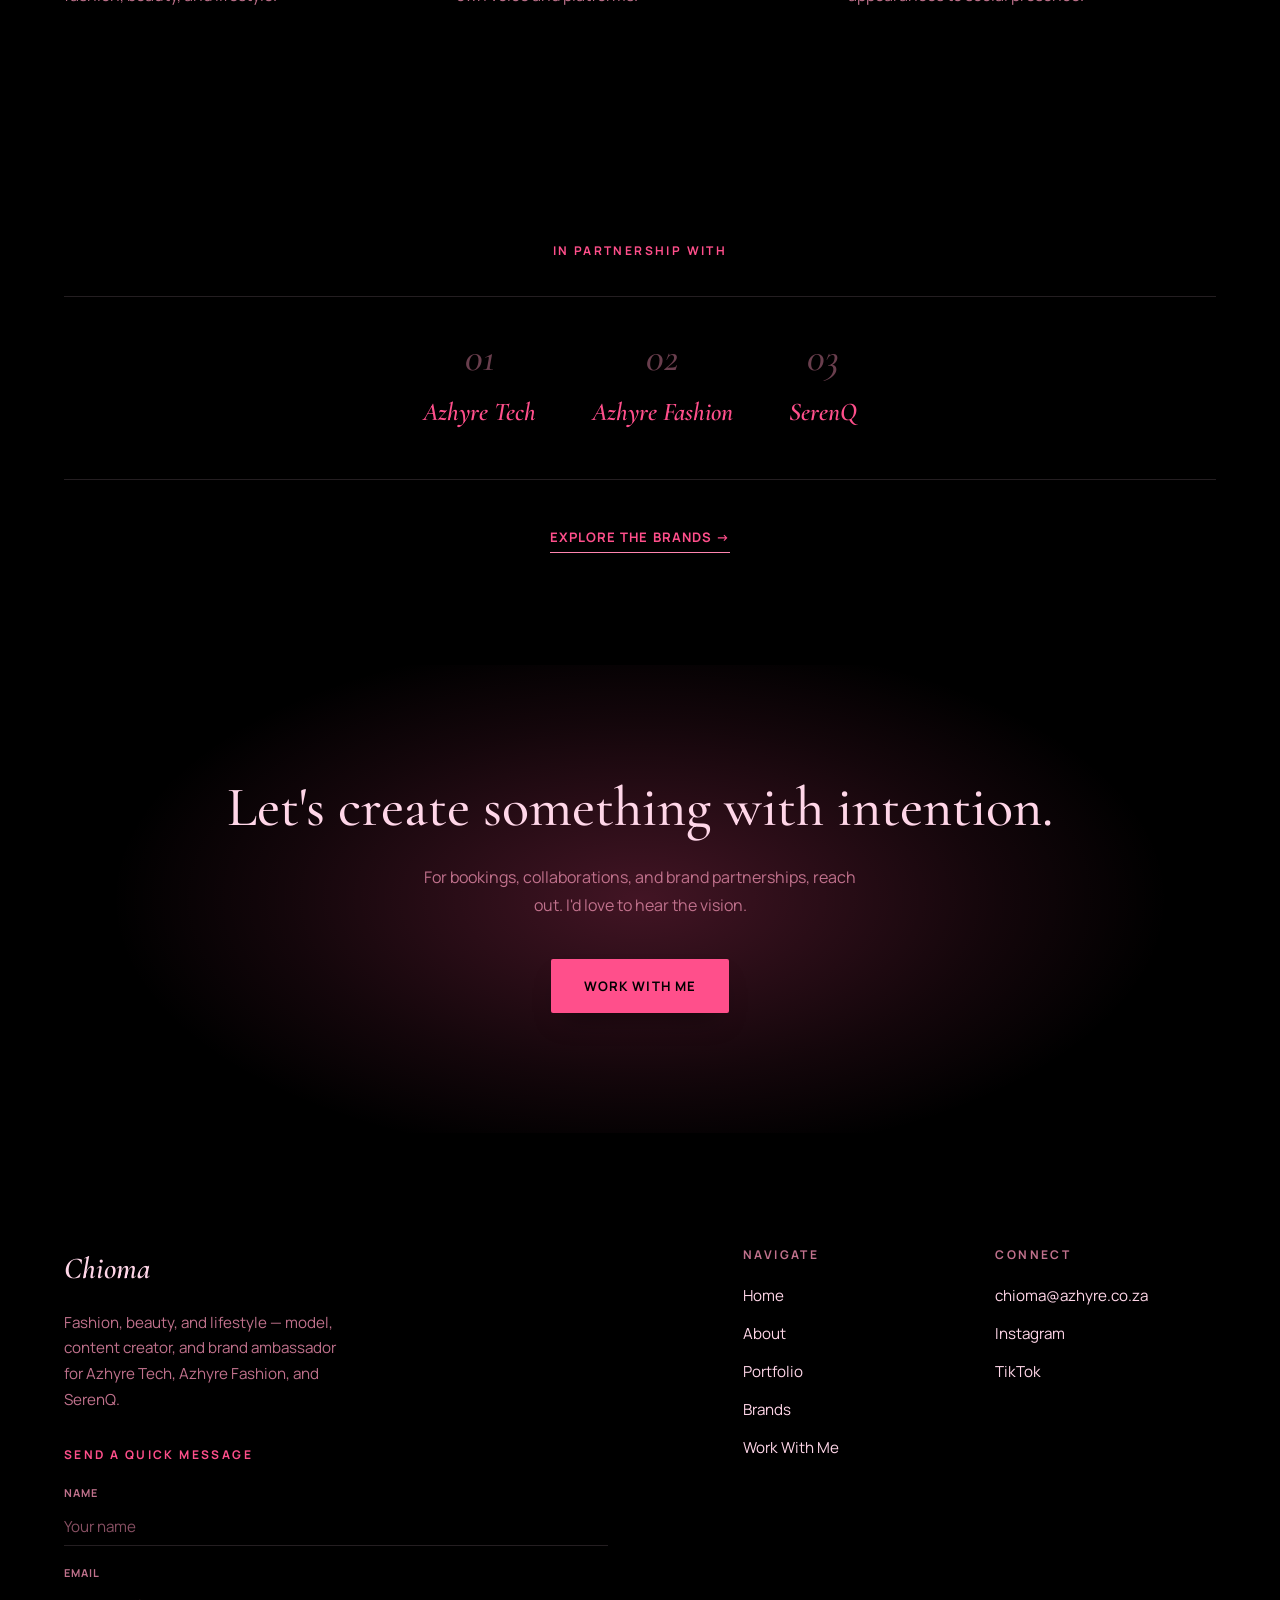
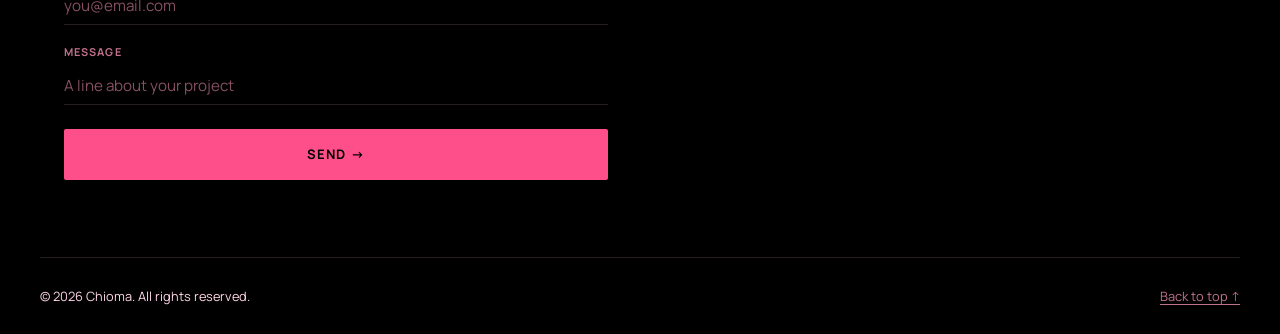
==== commit 6deb9473: "Add an offers page, campaign embed slots, and a link-in-bio page - offers.html: offer cards with cop" ====
--- a/index.html
+++ b/index.html
@@ -88,7 +88,8 @@
           <ul>
             <li><a href="index.html">Home</a></li>
             <li><a href="about.html">About</a></li>
-            <li><a href="portfolio.html">Portfolio</a></li>
+            <li><a href="portfolio.html">Portfolio</a><a href="offers.html">Offers</a></li>
+            <li><a href="offers.html">Offers</a></li>
             <li><a href="brands/index.html">Brands</a></li>
             <li><a href="contact.html">Work With Me</a></li>
           </ul>
--- a/css/style.css
+++ b/css/style.css
@@ -2611,3 +2611,205 @@
     transform: none;
   }
 }
+
+/* ==========================================================================
+   Offers, campaign embeds, and the link-in-bio page (offers.html, link.html)
+   ========================================================================== */
+
+.offers-section,
+.campaigns-section {
+  padding: var(--section-pad) 0;
+}
+
+.offers-section {
+  background: var(--color-bg);
+}
+
+.campaigns-section {
+  background: var(--color-bg-pearl);
+}
+
+.offer-list {
+  margin-top: 2.5rem;
+}
+
+.offer-card .offer-brand {
+  font-family: var(--font-body);
+  font-size: 0.7rem;
+  font-weight: 700;
+  letter-spacing: 0.14em;
+  text-transform: uppercase;
+  color: var(--color-accent);
+}
+
+.offer-card p {
+  color: var(--color-ink-soft);
+  font-size: 0.95rem;
+  line-height: 1.7;
+}
+
+.offer-code {
+  display: flex;
+  flex-wrap: wrap;
+  align-items: center;
+  gap: 0.75rem 1rem;
+  margin-top: 1.5rem;
+}
+
+.offer-code code {
+  font-family: var(--font-body);
+  font-weight: 700;
+  letter-spacing: 0.12em;
+  color: var(--color-accent);
+  border: 1px dashed var(--color-accent);
+  background: rgba(255, 79, 139, 0.06);
+  padding: 0.6rem 1rem;
+  border-radius: 2px;
+}
+
+.offer-copy {
+  background: none;
+  border: none;
+  font: inherit;
+  cursor: pointer;
+}
+
+.embed-grid {
+  display: grid;
+  grid-template-columns: repeat(auto-fit, minmax(min(100%, 320px), 1fr));
+  gap: 1.5rem;
+  margin-top: 2.5rem;
+}
+
+.embed-frame {
+  position: relative;
+  aspect-ratio: 16 / 9;
+  margin: 0;
+  border-radius: 2px;
+  overflow: hidden;
+  background: var(--color-bg-blush);
+  box-shadow: 0 0 0 1px rgba(255, 214, 232, 0.14);
+}
+
+.embed-frame--portrait {
+  aspect-ratio: 4 / 5;
+}
+
+.embed-frame iframe,
+.embed-frame > img {
+  position: absolute;
+  inset: 0;
+  width: 100%;
+  height: 100%;
+  border: 0;
+  object-fit: cover;
+}
+
+.embed-frame-empty {
+  position: absolute;
+  inset: 0;
+  display: grid;
+  place-items: center;
+  font-size: 0.7rem;
+  font-weight: 700;
+  letter-spacing: 0.14em;
+  text-transform: uppercase;
+  color: var(--color-ink-soft);
+}
+
+.links-page {
+  margin: 0;
+  background: var(--color-bg);
+}
+
+.links-main {
+  display: grid;
+  place-items: center;
+  min-height: 100vh;
+  padding: 3rem 1.25rem;
+}
+
+.links-card {
+  width: min(100%, 400px);
+  display: grid;
+  justify-items: center;
+  gap: 1rem;
+  text-align: center;
+}
+
+.links-avatar {
+  width: 132px;
+  height: 132px;
+  border-radius: 50%;
+  object-fit: cover;
+  box-shadow: 0 0 0 2px var(--color-accent);
+}
+
+.links-name {
+  font-family: var(--font-heading);
+  font-style: italic;
+  font-weight: 600;
+  font-size: 2.25rem;
+  color: var(--color-ink);
+  margin: 0;
+}
+
+.links-bio {
+  color: var(--color-ink-soft);
+  line-height: 1.6;
+  margin: 0 0 0.75rem;
+}
+
+.links-stack {
+  display: grid;
+  gap: 0.85rem;
+  width: 100%;
+}
+
+.link-button {
+  display: block;
+  width: 100%;
+  padding: 1.05rem 1.5rem;
+  border: 1px solid var(--color-accent);
+  border-radius: 2px;
+  color: var(--color-ink);
+  font-family: var(--font-body);
+  font-size: 0.82rem;
+  font-weight: 700;
+  letter-spacing: 0.08em;
+  text-transform: uppercase;
+  text-decoration: none;
+  transition: background 0.3s var(--ease-out-expo), color 0.3s var(--ease-out-expo), transform 0.3s var(--ease-out-expo);
+}
+
+.link-button:hover,
+.link-button:focus-visible {
+  background: var(--color-accent);
+  color: var(--color-on-accent);
+  transform: translateY(-2px);
+}
+
+.link-button--primary {
+  background: var(--color-accent);
+  color: var(--color-on-accent);
+}
+
+.links-social {
+  display: flex;
+  flex-wrap: wrap;
+  justify-content: center;
+  gap: 1.25rem;
+  margin-top: 0.75rem;
+}
+
+.links-social a {
+  color: var(--color-ink-soft);
+  font-size: 0.8rem;
+  letter-spacing: 0.1em;
+  text-transform: uppercase;
+  text-decoration: none;
+}
+
+.links-social a:hover {
+  color: var(--color-accent);
+}
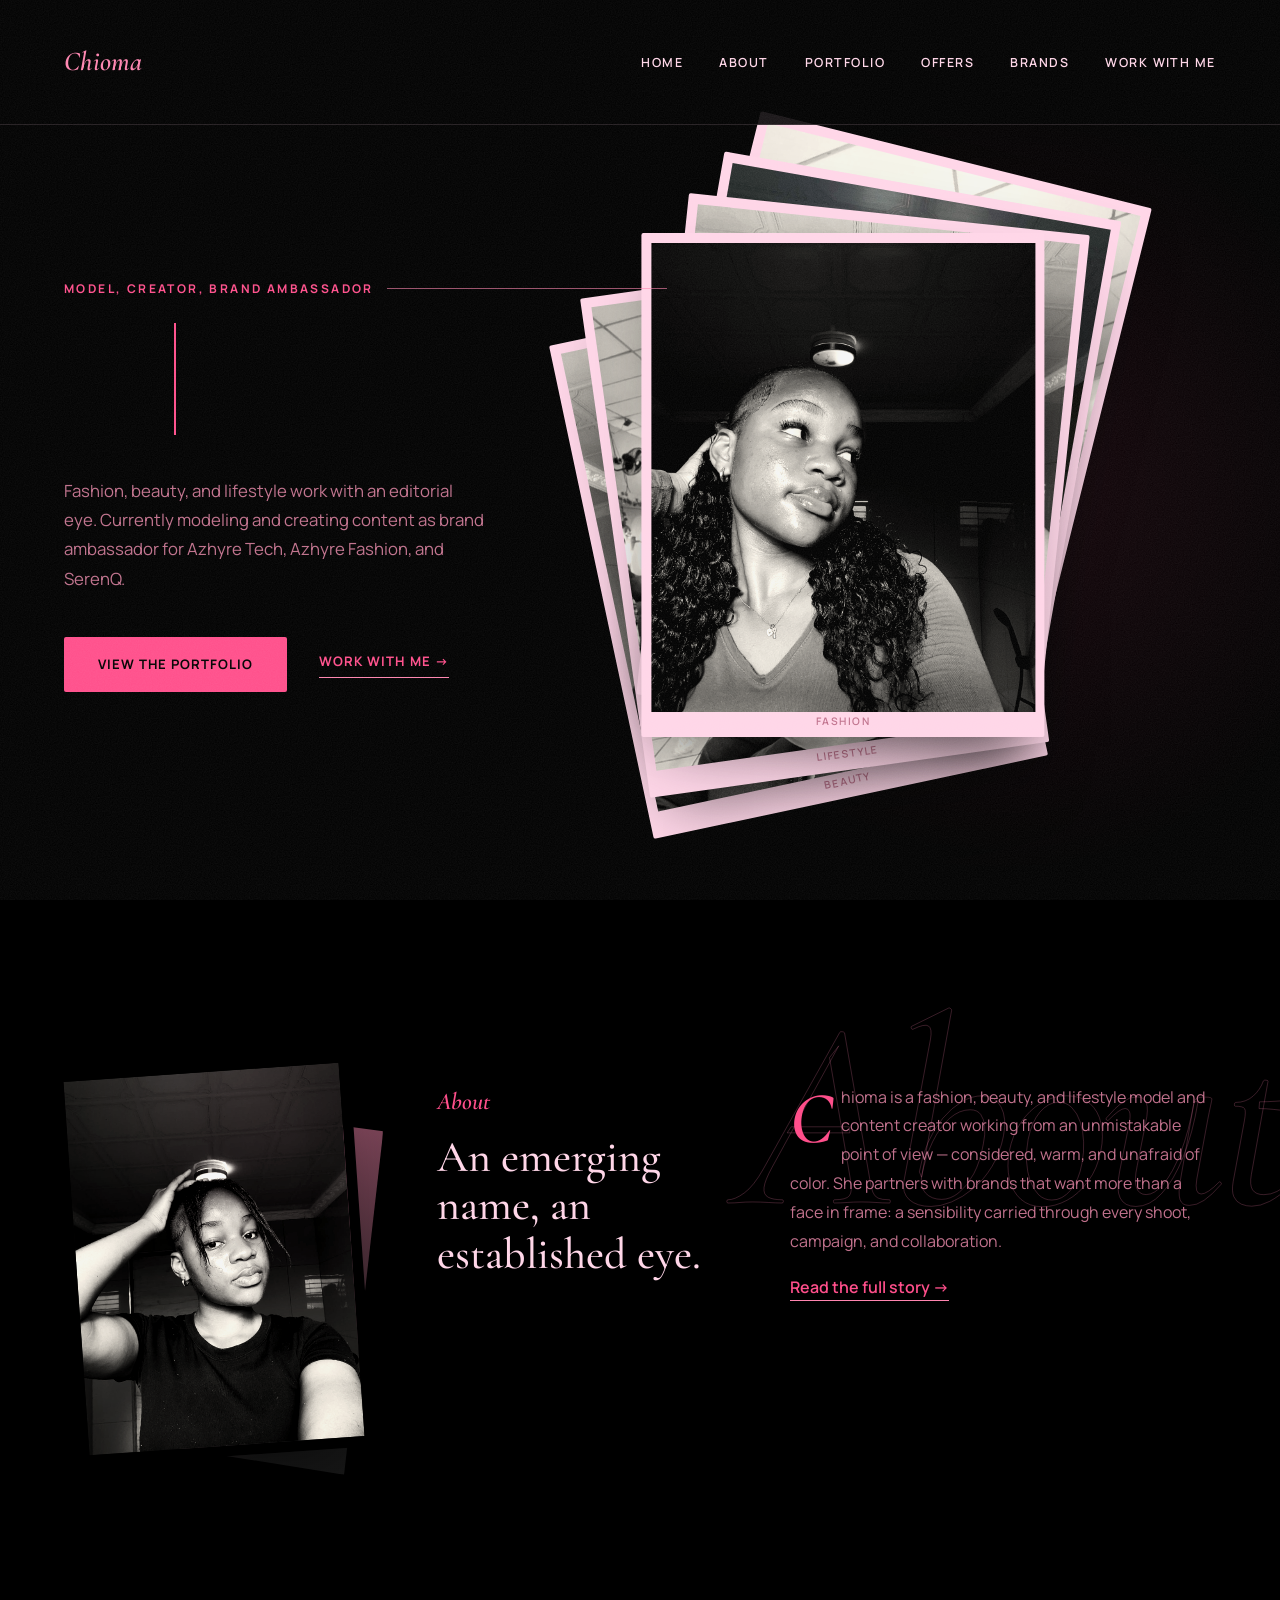
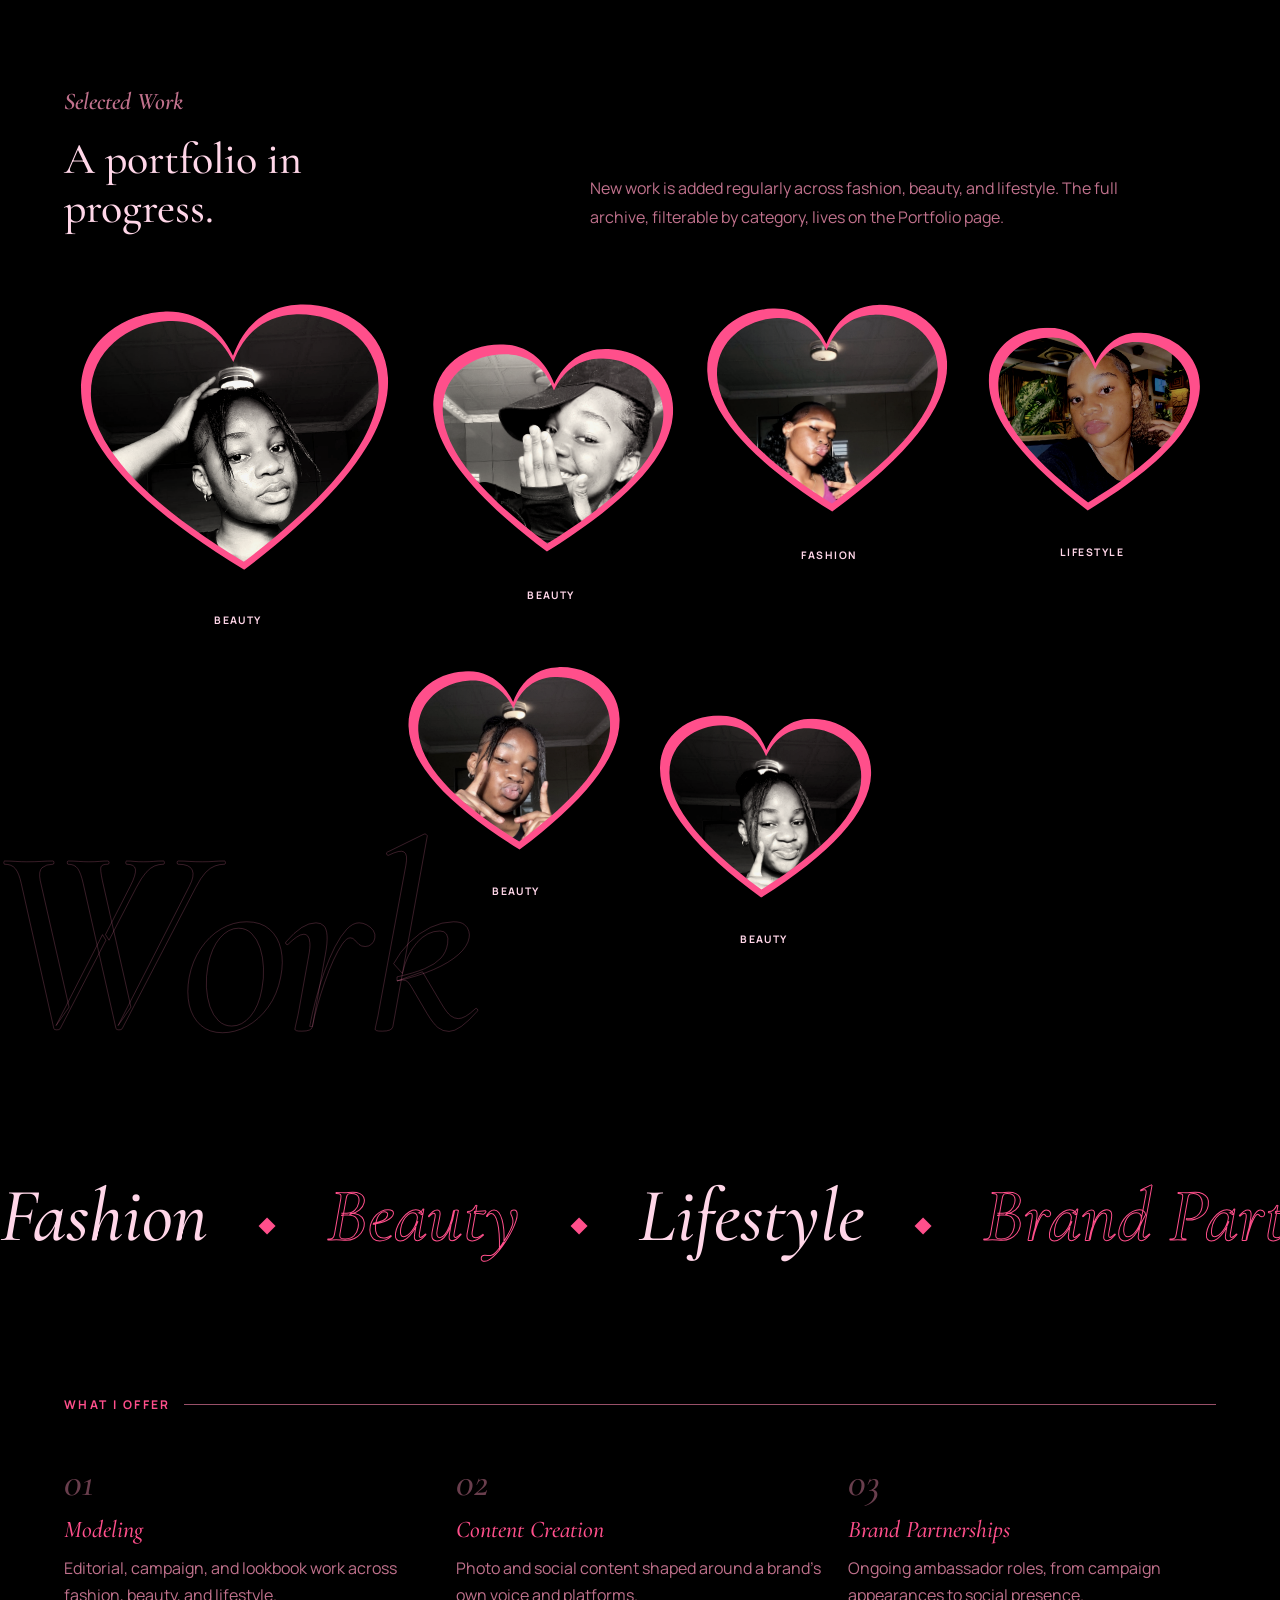
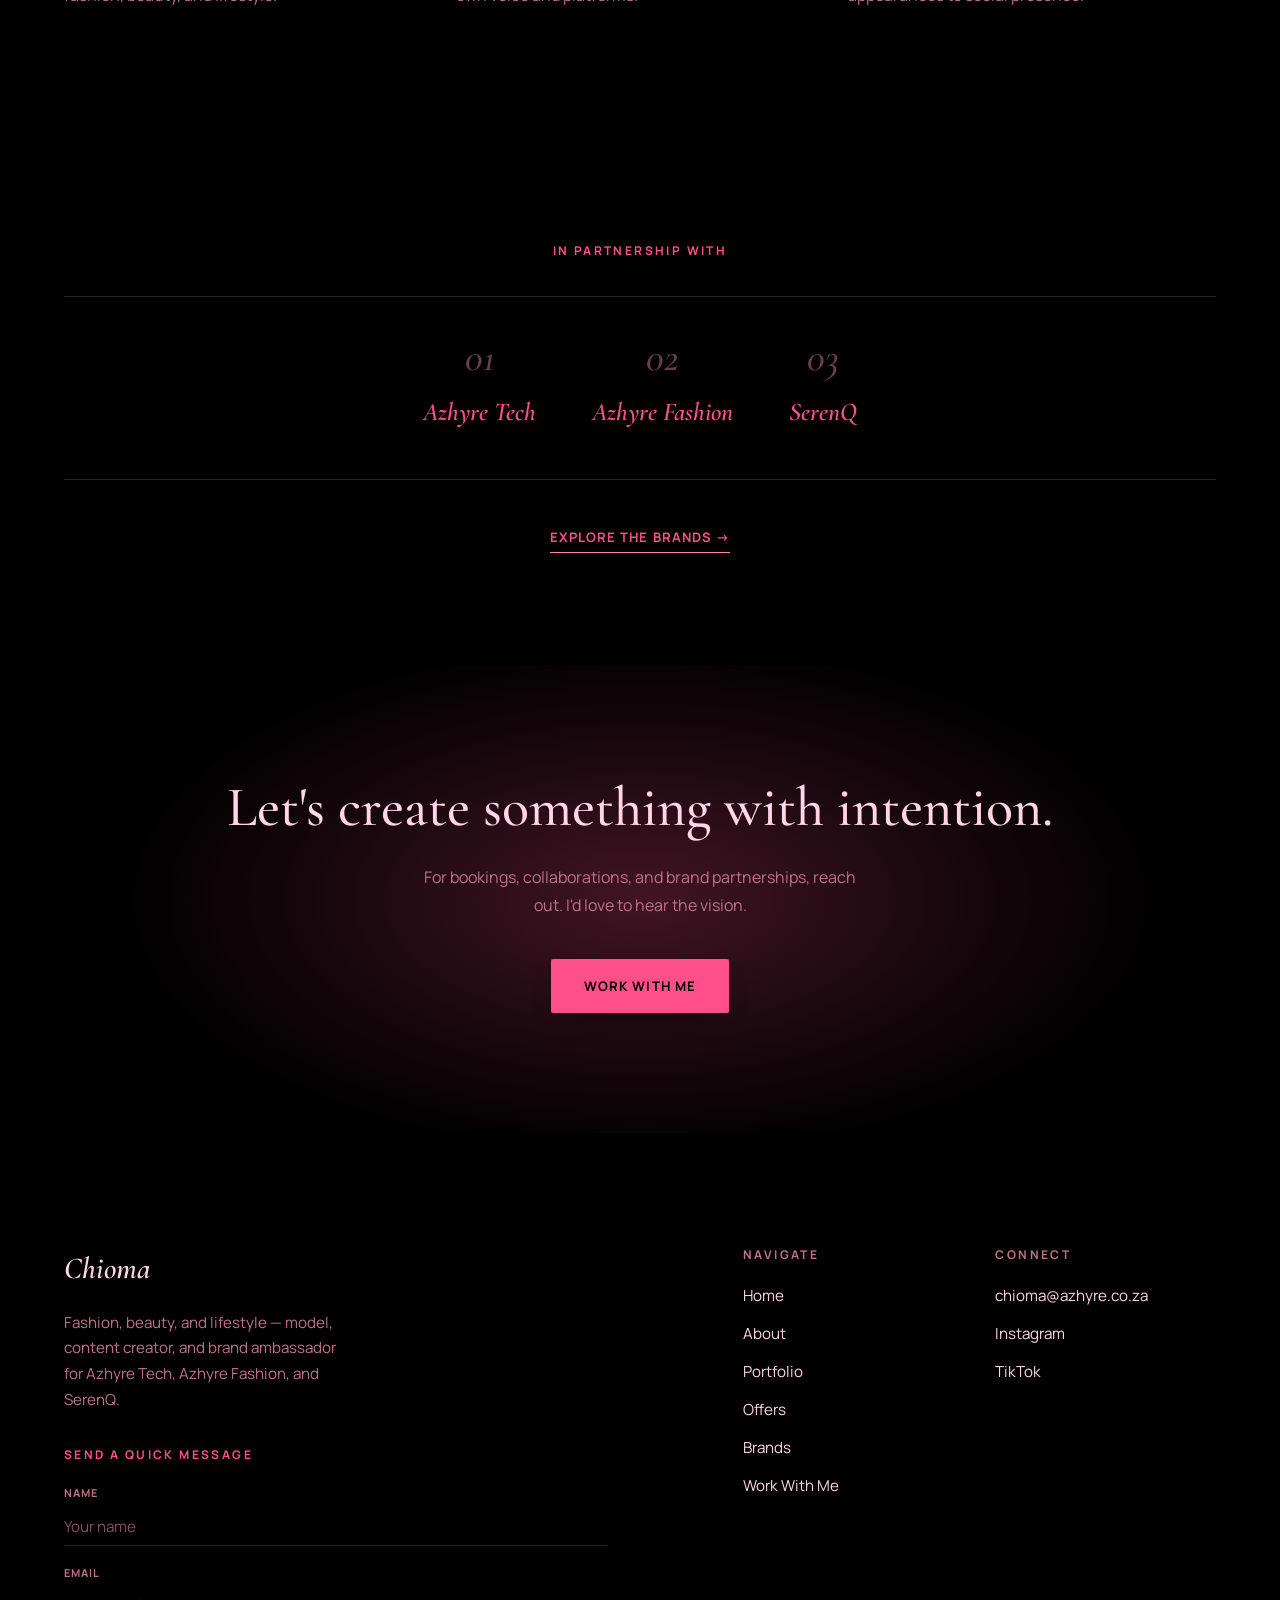
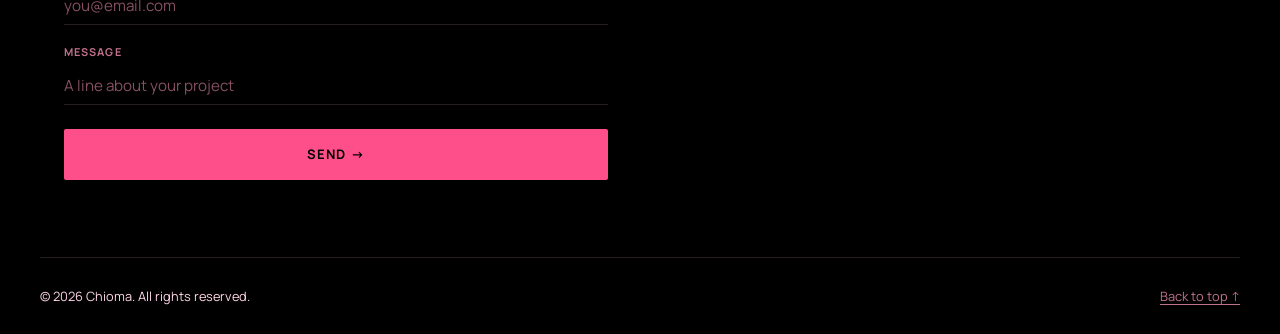
==== commit 5dcec5e0: "Fix duplicated Offers entry and spacing in the navigation A footer insertion had also matched the Po" ====
--- a/index.html
+++ b/index.html
@@ -88,7 +88,7 @@
           <ul>
             <li><a href="index.html">Home</a></li>
             <li><a href="about.html">About</a></li>
-            <li><a href="portfolio.html">Portfolio</a><a href="offers.html">Offers</a></li>
+            <li><a href="portfolio.html">Portfolio</a></li>
             <li><a href="offers.html">Offers</a></li>
             <li><a href="brands/index.html">Brands</a></li>
             <li><a href="contact.html">Work With Me</a></li>
@@ -360,6 +360,7 @@
             <a href="index.html">Home</a>
             <a href="about.html">About</a>
             <a href="portfolio.html">Portfolio</a>
+            <a href="offers.html">Offers</a>
             <a href="brands/index.html">Brands</a>
             <a href="contact.html">Work With Me</a>
           </div>
